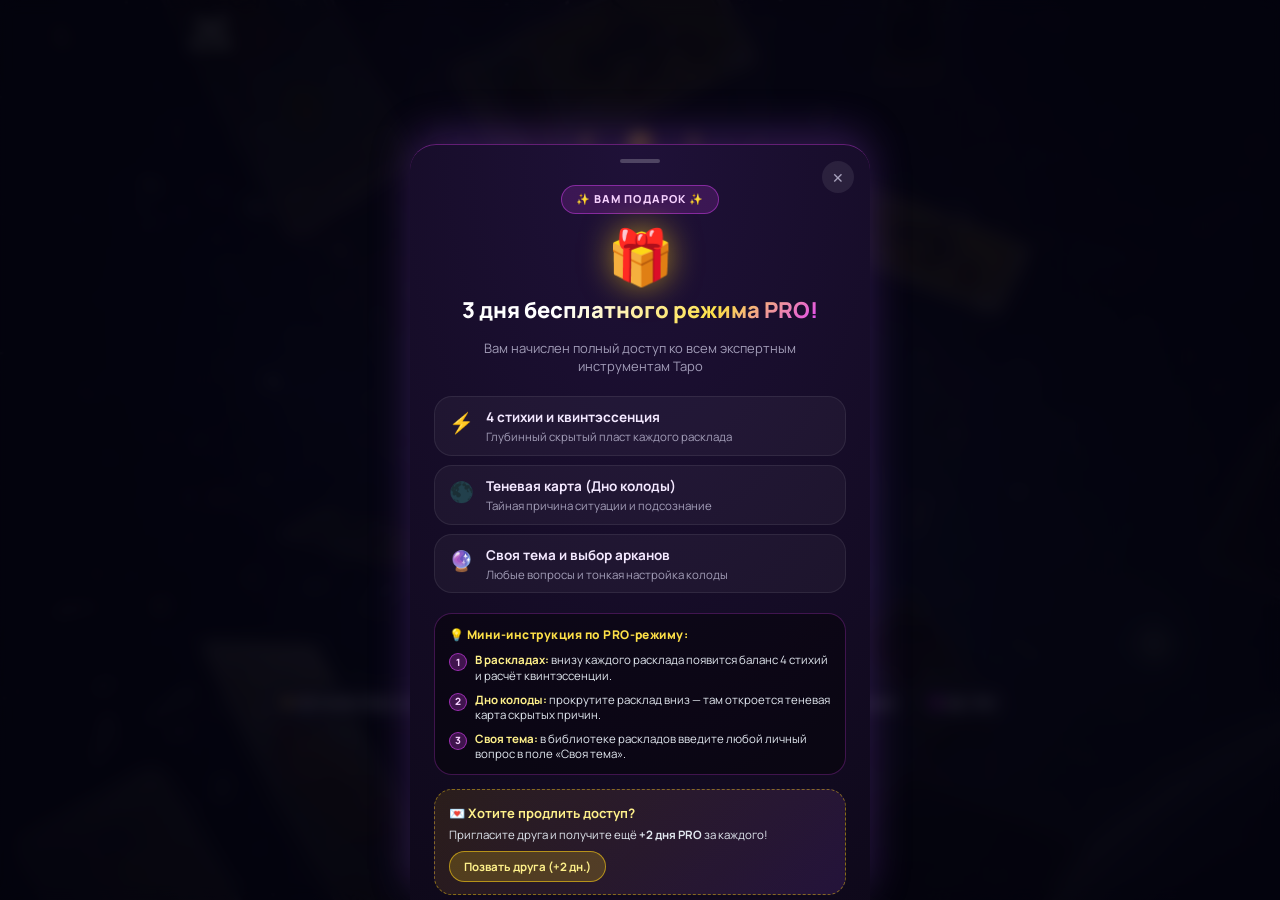
==== tarot-bot/webapp/index.html @ 946382e6 "fix(critical): resolve ES module syntax error, restore touch events, tg user profile and swipe prote" ====
<!DOCTYPE html>
<html lang="ru">
<head>
  <meta charset="UTF-8" />
  <meta name="viewport" content="width=device-width, initial-scale=1.0, maximum-scale=1.0, user-scalable=no, viewport-fit=cover" />
  <title>KLIM TAROT — Telegram Mini App</title>
  <meta name="theme-color" content="#070614" />

  <!-- Telegram WebApp SDK -->
  <script src="https://telegram.org/js/telegram-web-app.js"></script>

  <!-- Premium Typography: Cormorant Garamond (Celestial Serif) + Manrope (Modern UI Sans) -->
  <link rel="preconnect" href="https://fonts.googleapis.com" />
  <link rel="preconnect" href="https://fonts.gstatic.com" crossorigin />
  <link href="https://fonts.googleapis.com/css2?family=Cormorant+Garamond:ital,wght@0,500;0,600;0,700;1,500&family=Manrope:wght@400;500;600;700;800&display=swap" rel="stylesheet" />

  <link rel="stylesheet" href="./css/styles.css?v=47" />
  <!-- Preload Burst SFX & Key Tarot Cards for Instant Zero-Lag Transition -->
  <link rel="preload" href="./assets/transition-burst.mp3" as="fetch" crossorigin="anonymous" />
  <link rel="preload" href="./assets/cards/m17.webp" as="image" type="image/webp" />
  <link rel="preload" href="./assets/cards/m19.webp" as="image" type="image/webp" />
  <link rel="preload" href="./assets/cards/m10.webp" as="image" type="image/webp" />
  <link rel="preload" href="./assets/cards/m0.webp" as="image" type="image/webp" />
  <link rel="preload" href="./assets/cards/m1.webp" as="image" type="image/webp" />
  <link rel="preload" href="./assets/cards/m21.webp" as="image" type="image/webp" />
  <link rel="preload" href="./assets/cards/w01.webp" as="image" type="image/webp" />
</head>
<body>
  <!-- Animated Cosmic Starfield & Nebula Canvas -->
  <canvas id="cosmos-canvas" aria-hidden="true"></canvas>
  <div class="ambient-glow glow-gold" aria-hidden="true"></div>
  <div class="ambient-glow glow-magenta" aria-hidden="true"></div>
  <div class="ambient-glow glow-cyan" aria-hidden="true"></div>

  <!-- Main App Shell -->
  <div id="app-shell">

    <!-- ══════════════════════════════════════════════════════════
         VIEW 0: HERO / SPLASH SCREEN (FUSION OF STYLE A + STYLE B)
         Celestial Gold & Constellations (A) + Electric Neon Aura (B)
         ══════════════════════════════════════════════════════════ -->
    <section id="view-hero" class="view active" aria-label="Главный экран">
      <!-- Atmospheric Looping Welcome Animation on Entry -->
      <video class="hero-bg-video" autoplay loop muted playsinline preload="auto" poster="./assets/cards-space-poster.jpg" aria-hidden="true">
        <source src="./assets/cards-space-loop.mp4" type="video/mp4" />
      </video>
      <div class="hero-video-veil" aria-hidden="true"></div>
      <!-- Аккуратный авторский логотип в углу при заходе -->
      <div class="hero-brand-watermark" aria-hidden="true" title="KLIM">
        <img src="./assets/klim-logo.png" alt="KLIM" class="hero-brand-logo-img" />
      </div>
      <div class="hero-container">
        <!-- Style A: Celestial Moon Phases Header -->
        <div class="moon-phases" aria-hidden="true">
          <svg viewBox="0 0 260 28" class="moon-phases-svg">
            <defs>
              <linearGradient id="goldGrad" x1="0%" y1="0%" x2="100%" y2="100%">
                <stop offset="0%" stop-color="#fde68a"/>
                <stop offset="50%" stop-color="#eab308"/>
                <stop offset="100%" stop-color="#ca8a04"/>
              </linearGradient>
              <filter id="softGoldGlow">
                <feGaussianBlur stdDeviation="1.5" result="blur"/>
                <feMerge><feMergeNode in="blur"/><feMergeNode in="SourceGraphic"/></feMerge>
              </filter>
            </defs>
            <g filter="url(#softGoldGlow)" fill="url(#goldGrad)">
              <!-- Waning Crescent -->
              <path d="M46 6a8 8 0 1 0 0 16 6.2 6.2 0 1 1 0-16z" opacity="0.72"/>
              <!-- Last Quarter -->
              <path d="M84 5a9 9 0 1 0 0 18 4.2 9 0 0 1 0-18z" opacity="0.88"/>
              <!-- Full Moon (center) -->
              <circle cx="130" cy="14" r="10"/>
              <circle cx="130" cy="14" r="12.5" fill="none" stroke="url(#goldGrad)" stroke-width="0.7" opacity="0.5"/>
              <!-- First Quarter -->
              <path d="M176 5a9 9 0 1 1 0 18 4.2 9 0 0 0 0-18z" opacity="0.88"/>
              <!-- Waxing Crescent -->
              <path d="M214 6a8 8 0 1 1 0 16 6.2 6.2 0 1 0 0-16z" opacity="0.72"/>
              <!-- Decorative stars -->
              <circle cx="18" cy="14" r="1.3" opacity="0.55"/>
              <circle cx="242" cy="14" r="1.3" opacity="0.55"/>
              <line x1="25" y1="14" x2="34" y2="14" stroke="url(#goldGrad)" stroke-width="0.6" opacity="0.4"/>
              <line x1="226" y1="14" x2="235" y2="14" stroke="url(#goldGrad)" stroke-width="0.6" opacity="0.4"/>
            </g>
          </svg>
        </div>

        <!-- Style A + B Title Block -->
        <div class="hero-header">
          <div class="hero-eyebrow-row">
            <span class="hero-eyebrow">KLIM TAROT · 78 АРКАНОВ</span>
            <button type="button" class="btn-pro-pill hero-pro-pill" id="btn-hero-pro-toggle" title="Экспертный режим">
              <span class="pro-sparkle">⚡</span>
              <span class="pro-label" id="hero-pro-label">PRO РЕЖИМ</span>
              <span class="pro-days-chip hidden" id="hero-pro-days">0 дн.</span>
            </button>
          </div>
          <h1 class="hero-title">Гадание на Таро</h1>
          <p class="hero-subtitle" id="hero-dynamic-subtitle">Космическая интуиция в современном ритме</p>
        </div>

        <!-- Style B Refined Neon Energy Capsule (Top) -->
        <div class="energy-bar-wrap" aria-hidden="true">
          <div class="energy-bar">
            <div class="energy-bar-fill"></div>
          </div>
        </div>

        <!-- Style A + B Centerpiece: Fanned Authentic Rider-Waite Cards in Specular Gold Glow -->
        <div class="hero-fan-stage" id="hero-fan-stage">
          <div class="fan-aura"></div>

          <!-- Left Card: XVII Звезда (Надежда, вдохновение) -->
          <div class="hero-tarot-card card-left" data-hero-card="0">
            <div class="hero-card-inner hero-card-real">
              <img src="./assets/cards/m17.webp" alt="XVII Звезда" class="hero-card-img" loading="eager" />
              <div class="hero-card-sheen"></div>
              <span class="hero-card-badge">XVII · ЗВЕЗДА</span>
            </div>
          </div>

          <!-- Center Card: XIX Солнце (Ясность, триумф, свет) -->
          <div class="hero-tarot-card card-center" data-hero-card="1">
            <div class="hero-card-inner hero-card-real">
              <img src="./assets/cards/m19.webp" alt="XIX Солнце" class="hero-card-img" loading="eager" />
              <div class="hero-card-sheen"></div>
              <span class="hero-card-badge">XIX · СОЛНЦЕ</span>
            </div>
          </div>

          <!-- Right Card: X Колесо Фортуны (Судьба, перемены) -->
          <div class="hero-tarot-card card-right" data-hero-card="2">
            <div class="hero-card-inner hero-card-real">
              <img src="./assets/cards/m10.webp" alt="X Колесо Фортуны" class="hero-card-img" loading="eager" />
              <div class="hero-card-sheen"></div>
              <span class="hero-card-badge">X · ФОРТУНА</span>
            </div>
          </div>
        </div>

        <!-- Subtle Prompt -->
        <p class="hero-hint">Сосредоточьтесь на вопросе · выберите свой путь</p>

        <!-- Style A+B Signature CTA Button -->
        <div class="hero-actions">
          <button class="btn-fusion-primary" id="btn-enter-app">
            <span class="btn-fusion-text">Начать расклад</span>
            <svg class="btn-arrow" viewBox="0 0 24 24" fill="none" stroke="currentColor" stroke-width="2">
              <path d="M5 12h14M13 6l6 6-6 6" stroke-linecap="round" stroke-linejoin="round"/>
            </svg>
          </button>

          <!-- Quick Shortcuts right from Hero -->
          <div class="hero-quick-row">
            <button class="hero-chip" data-action="fortune">
              <span class="chip-dot dot-gold"></span>🎡 Колесо Фортуны
            </button>
            <button class="hero-chip" data-action="invite">
              <span class="chip-dot dot-magenta"></span>💌 Пригласи (+2 дн.)
            </button>
            <button class="hero-chip" data-action="card-of-day">
              <span class="chip-dot dot-gold"></span>Карта дня и ночи
            </button>
            <button class="hero-chip" data-action="spreads">
              <span class="chip-dot dot-cyan"></span>35 раскладов
            </button>
            <button class="hero-chip" data-action="oracle">
              <span class="chip-dot dot-magenta"></span>Да / Нет
            </button>
            <button class="hero-chip" data-action="compat">
              <span class="chip-dot dot-gold"></span>Совместимость
            </button>
            <button class="hero-chip" data-action="psych">
              <span class="chip-dot dot-cyan"></span>Психология
            </button>
            <button class="hero-chip" data-action="friend">
              <span class="chip-dot dot-magenta"></span>Для друга
            </button>
          </div>
        </div>
      </div>
    </section>

    <!-- ══════════════════════════════════════════════════════════
         MAIN APP CHROME (ULTRA-MODERN GLASS DESIGN FOR ALL OTHER VIEWS)
         ══════════════════════════════════════════════════════════ -->
    <div id="main-chrome" class="hidden">
      <!-- Main Background Video (all views except hero) -->
      <video class="main-bg-video" id="main-bg-video" autoplay loop muted playsinline preload="auto" aria-hidden="true">
        <source src="./assets/bg-main.mp4" type="video/mp4" />
      </video>
      <!-- Top Sticky Header -->
      <header class="top-bar">
        <div class="top-bar-left">
          <button class="icon-btn hidden" id="btn-back" aria-label="Назад">
            <svg viewBox="0 0 24 24" fill="none" stroke="currentColor" stroke-width="2">
              <path d="M15 18l-6-6 6-6" stroke-linecap="round" stroke-linejoin="round"/>
            </svg>
          </button>
          <div class="brand-pill" id="btn-to-hero" title="На заставку">
            <img src="./assets/klim-logo.png" class="brand-logo-img" alt="KLIM" />
            <span class="brand-name" id="topbar-title">TAROT</span>
          </div>
        </div>
        <!-- Жёлтый переключатель Экспертного режима и статус подписки по центру -->
        <div class="top-bar-center">
          <button class="btn-pro-pill" id="btn-pro-toggle" aria-label="Экспертный режим" title="Статус подписки PRO">
            <span class="pro-sparkle">⚡</span>
            <span class="pro-label" id="topbar-pro-label">PRO</span>
            <span class="pro-days-chip hidden" id="topbar-pro-days">0 дн.</span>
          </button>
        </div>
        <div class="top-bar-actions">
          <button class="icon-btn icon-btn-compact" id="btn-settings" aria-label="Настройки" title="Настройки">
            <svg viewBox="0 0 24 24" fill="none" stroke="currentColor" stroke-width="1.8">
              <circle cx="12" cy="12" r="3.2"/>
              <path d="M19.4 15a1.65 1.65 0 0 0 .33 1.82l.06.06a2 2 0 1 1-2.83 2.83l-.06-.06a1.65 1.65 0 0 0-1.82-.33 1.65 1.65 0 0 0-1 1.51V21a2 2 0 1 1-4 0v-.09a1.65 1.65 0 0 0-1-1.51 1.65 1.65 0 0 0-1.82.33l-.06.06a2 2 0 1 1-2.83-2.83l.06-.06a1.65 1.65 0 0 0 .33-1.82 1.65 1.65 0 0 0-1.51-1H3a2 2 0 1 1 0-4h.09a1.65 1.65 0 0 0 1.51-1 1.65 1.65 0 0 0-.33-1.82l-.06-.06a2 2 0 1 1 2.83-2.83l.06.06a1.65 1.65 0 0 0 1.82.33h.08a1.65 1.65 0 0 0 1-1.51V3a2 2 0 1 1 4 0v.09a1.65 1.65 0 0 0 1 1.51 1.65 1.65 0 0 0 1.82-.33l.06-.06a2 2 0 1 1 2.83 2.83l-.06.06a1.65 1.65 0 0 0-.33 1.82v.08a1.65 1.65 0 0 0 1.51 1H21a2 2 0 1 1 0 4h-.09a1.65 1.65 0 0 0-1.51 1z" stroke-linejoin="round"/>
            </svg>
          </button>
          <button class="icon-btn icon-btn-compact icon-btn-close" id="btn-app-close" aria-label="Закрыть" title="Закрыть приложение">
            <svg viewBox="0 0 24 24" fill="none" stroke="currentColor" stroke-width="2">
              <line x1="18" y1="6" x2="6" y2="18" stroke-linecap="round"/>
              <line x1="6" y1="6" x2="18" y2="18" stroke-linecap="round"/>
            </svg>
          </button>
        </div>
      </header>

            <!-- Кнопка быстрого выхода в главное меню («✕» под настройками) -->
      <button class="btn-exit-to-home hidden" id="btn-exit-to-home" aria-label="В главное меню" title="В главное меню">
        <svg viewBox="0 0 24 24" fill="none" stroke="currentColor" stroke-width="2.4">
          <line x1="18" y1="6" x2="6" y2="18" stroke-linecap="round"/>
          <line x1="6" y1="6" x2="18" y2="18" stroke-linecap="round"/>
        </svg>
      </button>

      <!-- Scrollable Viewport -->
      <main id="views-container">

        <!-- ── VIEW 1: MODERN HOME BENTO DASHBOARD ── -->
        <section id="view-home" class="subview">
          <!-- Brand Atmospheric Banner (Animated Video replacing static image) -->
          <div class="modern-hero-banner" id="banner-daily-card">
            <video class="banner-bg-img" autoplay loop muted playsinline preload="auto" poster="./assets/cards-space-poster.jpg" aria-hidden="true">
              <source src="./assets/cards-space-loop.mp4" type="video/mp4" />
            </video>
            <div class="banner-overlay"></div>
            <div class="banner-content">
              <div class="banner-badge" id="daily-status-badge">🌗 КАРТА ДНЯ И НОЧИ</div>
              <h2 class="banner-title" id="daily-banner-title">Карта дня и ночи</h2>
              <p class="banner-desc" id="daily-banner-desc">Днём — послание дня, ночью — карта этой ночи (по вашему времени)</p>
              <div class="banner-bottom-row">
                <div class="banner-cta">
                  <span id="daily-banner-cta">Открыть карту дня</span>
                  <svg viewBox="0 0 24 24" fill="none" stroke="currentColor" stroke-width="2"><path d="M5 12h14M13 6l6 6-6 6" stroke-linecap="round" stroke-linejoin="round"/></svg>
                </div>
                <div class="daily-timer-pill hidden" id="daily-timer-pill"></div>
              </div>
            </div>
          </div>

          <!-- Modern Bento Grid -->
          <div class="section-head">
            <h3>Быстрый доступ</h3>
          </div>
          <div class="bento-grid">
            <button class="bento-card bento-accent-cyan bento-has-video" data-nav="oracle">
              <video class="bento-video-bg" autoplay loop muted playsinline preload="auto" aria-hidden="true">
                <source src="./assets/bg-oracle.mp4" type="video/mp4" />
              </video>
              <div class="bento-video-overlay"></div>
              <div class="bento-icon icon-cyan">
                <svg viewBox="0 0 24 24" fill="none" stroke="currentColor" stroke-width="1.8">
                  <path d="M12 3v18M4 9l8-6 8 6M6 15l6 6 6-6" stroke-linecap="round" stroke-linejoin="round"/>
                </svg>
              </div>
              <div class="bento-meta">
                <span class="bento-title">Да или Нет</span>
                <span class="bento-sub">Мгновенный оракул</span>
              </div>
            </button>

            <button class="bento-card bento-accent-magenta bento-has-video" data-nav="friend">
              <video class="bento-video-bg" autoplay loop muted playsinline preload="auto" aria-hidden="true">
                <source src="./assets/bg-friend.mp4" type="video/mp4" />
              </video>
              <div class="bento-video-overlay"></div>
              <div class="bento-icon icon-magenta">
                <svg viewBox="0 0 24 24" fill="none" stroke="currentColor" stroke-width="1.8">
                  <path d="M20 12v8a2 2 0 0 1-2 2H6a2 2 0 0 1-2-2v-8M2 7h20v5H2zM12 22V7M12 7H7.5a2.5 2.5 0 1 1 0-5C11 2 12 7 12 7zM12 7h4.5a2.5 2.5 0 1 0 0-5C13 2 12 7 12 7z" stroke-linecap="round" stroke-linejoin="round"/>
                </svg>
              </div>
              <div class="bento-meta">
                <span class="bento-title">Для друга</span>
                <span class="bento-sub">Расклад в подарок</span>
              </div>
            </button>

            <button class="bento-card bento-wide bento-accent-gold" data-nav="spreads">
              <div class="bento-wide-left">
                <div class="bento-icon icon-gold">
                  <svg viewBox="0 0 24 24" fill="none" stroke="currentColor" stroke-width="1.8">
                    <rect x="4" y="4" width="11" height="16" rx="2"/>
                    <path d="M15 7h3a2 2 0 0 1 2 2v11a2 2 0 0 1-2 2H9a2 2 0 0 1-2-2v-1"/>
                  </svg>
                </div>
                <div class="bento-meta">
                  <span class="bento-title">Тематические расклады</span>
                  <span class="bento-sub">35 раскладов · Своя тема, любовь, деньги</span>
                </div>
              </div>
              <svg class="chevron-icon" viewBox="0 0 24 24" fill="none" stroke="currentColor" stroke-width="2"><path d="M9 6l6 6-6 6" stroke-linecap="round" stroke-linejoin="round"/></svg>
            </button>

            <button class="bento-card bento-accent-rose bento-has-video" data-nav="compat">
              <video class="bento-video-bg" autoplay loop muted playsinline preload="auto" aria-hidden="true">
                <source src="./assets/bg-compat.mp4" type="video/mp4" />
              </video>
              <div class="bento-video-overlay"></div>
              <div class="bento-icon icon-rose">
                <svg viewBox="0 0 24 24" fill="none" stroke="currentColor" stroke-width="1.8">
                  <path d="M12 21s-6.5-4.35-9-8.5C1.2 9.5 2.5 5.5 6 4.7c2-.5 4 .5 6 2.6 2-2.1 4-3.1 6-2.6 3.5.8 4.8 4.8 3 7.8-2.5 4.15-9 8.5-9 8.5z" stroke-linejoin="round"/>
                </svg>
              </div>
              <div class="bento-meta">
                <span class="bento-title">Совместимость</span>
                <span class="bento-sub">По знакам зодиака</span>
              </div>
            </button>

            <button class="bento-card bento-accent-psych bento-has-video" data-nav="psychology">
              <video class="bento-video-bg" autoplay loop muted playsinline preload="auto" aria-hidden="true">
                <source src="./assets/bg-psych.mp4" type="video/mp4" />
              </video>
              <div class="bento-video-overlay"></div>
              <div class="bento-icon icon-psych">
                <svg viewBox="0 0 24 24" fill="none" stroke="currentColor" stroke-width="1.8">
                  <path d="M12 3c-3.2 0-5.8 2.4-6 5.5-.1 1.6.5 3.1 1.5 4.2.9 1 1.5 2.2 1.5 3.6V17h6v-.7c0-1.4.6-2.6 1.5-3.6 1-1.1 1.6-2.6 1.5-4.2-.2-3.1-2.8-5.5-6-5.5z" stroke-linejoin="round"/>
                  <path d="M9.5 20h5M10 17v1.5M14 17v1.5" stroke-linecap="round"/>
                </svg>
              </div>
              <div class="bento-meta">
                <span class="bento-title">Психология</span>
                <span class="bento-sub">Антистресс и гид</span>
              </div>
            </button>

            <button class="bento-card bento-wide bento-accent-gold" data-nav="plans" style="border-color: rgba(250, 204, 21, 0.45); background: linear-gradient(135deg, rgba(250, 204, 21, 0.12), rgba(24, 21, 50, 0.88));">
              <div class="bento-wide-left">
                <div class="bento-icon icon-gold">
                  <span style="font-size:20px;">💎</span>
                </div>
                <div class="bento-meta">
                  <span class="bento-title" style="color: #fef08a;">Тарифы подписки</span>
                  <span class="bento-sub">От 199 ₽ · 10 дней, месяц, полгода, год</span>
                </div>
              </div>
              <svg class="chevron-icon" viewBox="0 0 24 24" fill="none" stroke="currentColor" stroke-width="2"><path d="M9 6l6 6-6 6" stroke-linecap="round" stroke-linejoin="round"/></svg>
            </button>

            <!-- 🎡 Bento Card: Колесо Фортуны -->
            <button class="bento-card bento-wide bento-accent-gold" data-nav="fortune" style="border-color: rgba(250, 204, 21, 0.5); background: radial-gradient(circle at top left, rgba(250, 204, 21, 0.18), rgba(24, 21, 50, 0.95));">
              <div class="bento-wide-left">
                <div class="bento-icon icon-gold">
                  <span style="font-size:22px;">🎡</span>
                </div>
                <div class="bento-meta">
                  <span class="bento-title" style="color: #fef08a;">Колесо Фортуны (X Аркан)</span>
                  <span class="bento-sub">Крутите раз в сутки · Осколки судьбы, скидки и PRO</span>
                </div>
              </div>
              <span class="bento-badge-free" style="background: rgba(250, 204, 21, 0.2); border: 1px solid rgba(250, 204, 21, 0.5); color: #fef08a; padding: 4px 10px; border-radius: 999px; font-size: 11px; font-weight: 800;">1 раз / сутки</span>
            </button>

            <!-- 💌 Bento Card: Пригласить друзей -->
            <button class="bento-card bento-wide bento-accent-magenta" data-nav="invite" style="border-color: rgba(224, 64, 251, 0.4); background: radial-gradient(circle at top left, rgba(224, 64, 251, 0.16), rgba(24, 21, 50, 0.95));">
              <div class="bento-wide-left">
                <div class="bento-icon icon-magenta">
                  <span style="font-size:22px;">💌</span>
                </div>
                <div class="bento-meta">
                  <span class="bento-title" style="color: #f5d0fe;">Пригласить друзей (+2 дня PRO)</span>
                  <span class="bento-sub">Личный счётчик, бонусы и Турнирный Лидерборд</span>
                </div>
              </div>
              <svg class="chevron-icon" viewBox="0 0 24 24" fill="none" stroke="currentColor" stroke-width="2"><path d="M9 6l6 6-6 6" stroke-linecap="round" stroke-linejoin="round"/></svg>
            </button>
          </div>

          <!-- Popular Spreads Horizontal Shelf -->
          <div class="section-head">
            <h3>Популярные расклады</h3>
            <button class="link-btn" data-nav="spreads">Все 35</button>
          </div>
          <div class="featured-spreads-row" id="featured-spreads-row"></div>
        </section>

        <!-- ── VIEW 2: ALL & THEMED SPREADS (ВЫБОР ГАДАНИЯ) ── -->
        <section id="view-spreads" class="subview spreads-has-video">
          <!-- Seamless Astrological Map Video Loop -->
          <video class="spreads-bg-video" autoplay loop muted playsinline preload="auto" aria-hidden="true">
            <source src="./assets/astrological-map.mp4" type="video/mp4" />
          </video>
          <div class="spreads-video-veil" aria-hidden="true"></div>

          <div class="view-intro">
            <h2>Библиотека раскладов</h2>
            <p>35 раскладов от самых популярных к глубоким — или задайте свою тему</p>
          </div>

          <!-- Custom Topic Spread Builder (PRO Feature) -->
          <div class="custom-topic-card" id="custom-topic-card">
            <div class="custom-topic-head">
              <span class="custom-topic-badge" id="custom-topic-badge">⚡ PRO · СВОЯ ТЕМА</span>
              <span class="custom-topic-hint">Расклад под любой ваш запрос</span>
            </div>
            <input
              type="text"
              id="custom-topic-input"
              class="glass-input"
              placeholder="Например: переезд, повышение, примирение..."
              maxlength="120"
            />
            <div class="topic-quick-chips" id="topic-quick-chips">
              <button type="button" class="topic-chip" data-topic="Отношения и чувства">Любовь</button>
              <button type="button" class="topic-chip" data-topic="Деньги и доход в этом месяце">Деньги</button>
              <button type="button" class="topic-chip" data-topic="Стоит ли менять работу">Смена работы</button>
              <button type="button" class="topic-chip" data-topic="Переезд и перемены">Переезд</button>
              <button type="button" class="topic-chip" data-topic="Сбудется ли моё желание">Желание</button>
              <button type="button" class="topic-chip" data-topic="Восстановление сил и спокойствие">Энергия</button>
            </div>
            <div class="topic-bottom-row">
              <div class="topic-count-pills" id="topic-count-pills">
                <button type="button" class="topic-cnt-btn active" data-cnt="3">3 карты</button>
                <button type="button" class="topic-cnt-btn" data-cnt="5">5 карт</button>
                <button type="button" class="topic-cnt-btn" data-cnt="7">7 карт</button>
              </div>
              <button type="button" class="topic-launch-btn" id="btn-launch-custom-topic">Разложить ✦</button>
            </div>
          </div>

          <div class="pill-tabs" id="spread-category-tabs"></div>
          <div class="spreads-list" id="spreads-list"></div>
        </section>

        <!-- ── VIEW 3: INTERACTIVE DRAW TABLE ── -->
        <section id="view-draw" class="subview">
          <div class="draw-header">
            <div class="draw-badge" id="draw-mode-badge">РАСКЛАД</div>
            <h2 id="draw-spread-title">Три карты</h2>
            <p id="draw-spread-intro"></p>
          </div>

          <!-- PRO Deck Tuning Selector (visible when PRO is active) -->
          <div class="pro-draw-tuner hidden" id="pro-draw-tuner">
            <div class="pro-tuner-header">
              <span class="pro-tuner-badge">⚡ PRO ТОНКАЯ НАСТРОЙКА</span>
              <span class="pro-tuner-sub">Только для экспертов</span>
            </div>
            <div class="pro-tuner-grid">
              <div class="pro-tuner-group">
                <span class="pro-tuner-lbl">Колода:</span>
                <div class="pro-tuner-chips" id="pro-deck-chips">
                  <button type="button" class="pro-chip active" data-deck="all">78 карт</button>
                  <button type="button" class="pro-chip" data-deck="major">22 СА</button>
                  <button type="button" class="pro-chip" data-deck="minor">56 МА</button>
                </div>
              </div>
              <div class="pro-tuner-group">
                <span class="pro-tuner-lbl">Тень / Перевёрнутые:</span>
                <div class="pro-tuner-chips" id="pro-rev-chips">
                  <button type="button" class="pro-chip active" data-rev="0.5">50%</button>
                  <button type="button" class="pro-chip" data-rev="0.25">25%</button>
                  <button type="button" class="pro-chip" data-rev="0">Выкл</button>
                </div>
              </div>
            </div>
          </div>

          <!-- Optional Question Input -->
          <div class="glass-input-wrap" id="draw-question-box">
            <input type="text" id="draw-question-input" class="glass-input" placeholder="Сформулируйте вопрос (необязательно)..." maxlength="140" />
          </div>

          <!-- Progress & Drawn Slots -->
          <div class="draw-progress-bar">
            <span id="draw-progress-text">Выберите 3 карты из колоды</span>
            <button class="chip-auto-btn" id="btn-auto-draw">Вытянуть случайно ✨</button>
          </div>

          <div class="drawn-slots" id="drawn-slots"></div>

          <!-- Interactive Deck Fan -->
          <div class="deck-picker-area" id="deck-picker-area">
            <div class="deck-strip" id="deck-strip"></div>
            <div class="deck-hint">Нажимайте на карты, которые притягивают взгляд</div>
          </div>
        </section>

        <!-- ── VIEW 4: READING RESULT & SYNTHESIS ── -->
        <section id="view-result" class="subview">
          <div class="result-hero" id="result-hero"></div>

          <!-- Drawn Cards Visual Strip (3D Flipped Cards) -->
          <div class="revealed-cards-grid" id="revealed-cards-grid"></div>

          <!-- Synthesis Card: Bottom-Line Up Front for instant clarity -->
          <div class="synthesis-card" id="synthesis-card"></div>

          <!-- Detailed Human-Language Breakdown (Collapsible Accordions) -->
          <div class="section-head">
            <h3>Разбор по картам</h3>
            <span class="section-sub">Нажмите на карту, чтобы открыть подробности</span>
          </div>
          <div class="interpretations-list" id="interpretations-list"></div>

          <!-- Pro Analysis Deep Matrix (Rendered only when PRO is active) -->
          <div class="pro-analysis-container hidden" id="pro-analysis-container">
            <!-- 1. Баланс 4 стихий и достоинства -->
            <div class="pro-card pro-card-elements">
              <div class="pro-card-header">
                <span class="pro-card-tag">⚡ СТИХИЙНЫЙ БАЛАНС</span>
                <span class="pro-card-title">Стихийные достоинства (Золотая Заря)</span>
              </div>
              <div class="pro-elements-bar" id="pro-elements-bar"></div>
              <div class="pro-elements-diagnosis" id="pro-elements-diagnosis"></div>
            </div>

            <!-- 2. Дно колоды (Тень расклада) -->
            <div class="pro-card pro-card-shadow" id="pro-card-shadow">
              <div class="pro-card-header">
                <span class="pro-card-tag">🌑 ДНО КОЛОДЫ</span>
                <span class="pro-card-title">Теневой фундамент расклада</span>
              </div>
              <div class="pro-shadow-content" id="pro-shadow-content"></div>
            </div>

            <!-- 3. Квинтэссенция (Числовой аркан сессии) -->
            <div class="pro-card pro-card-quint" id="pro-card-quint">
              <div class="pro-card-header">
                <span class="pro-card-tag">🔢 КВИНТЭССЕНЦИЯ</span>
                <span class="pro-card-title">Нумерологический совет расклада</span>
              </div>
              <div class="pro-quint-content" id="pro-quint-content"></div>
            </div>

            <!-- 4. Карточка кверента & Экспорт отчёта для клиента -->
            <div class="pro-card pro-card-client">
              <div class="pro-card-header">
                <span class="pro-card-tag">📋 ПРОТОКОЛ СЕССИИ</span>
                <span class="pro-card-title">Заметки таролога и экспорт</span>
              </div>
              <textarea class="pro-notes-input" id="pro-client-notes" placeholder="Личные заметки мастера по раскладу (не видны клиенту)..." rows="2"></textarea>
              <button class="btn-pro-export" id="btn-pro-export-client">
                <span>✦ Скопировать экспертный отчёт для клиента</span>
              </button>
            </div>
          </div>

          <!-- Result Actions -->
          <div class="result-actions">
            <button class="btn-fusion-primary" id="btn-share-reading">
              <span class="btn-fusion-text" id="btn-share-label">Поделиться раскладом</span>
            </button>
            <div class="result-secondary-row">
              <button class="btn-glass-secondary" id="btn-send-to-bot">Отправить в чат бота</button>
              <button class="btn-glass-secondary" data-nav="spreads">Другой расклад</button>
            </div>
          </div>
        </section>

        <!-- ── VIEW 5: YES / NO ORACLE ── -->
        <section id="view-oracle" class="subview">
          <div class="view-intro center">
            <div class="draw-badge">ОРАКУЛ</div>
            <h2>Да или Нет</h2>
            <p>Задайте чёткий вопрос и нажмите на карту, чтобы получить прямой ответ</p>
          </div>

          <div class="glass-input-wrap">
            <input type="text" id="oracle-question-input" class="glass-input" placeholder="Например: Стоит ли мне согласиться?" maxlength="140" />
          </div>

          <div class="oracle-stage" id="oracle-stage">
            <div class="oracle-card-3d" id="oracle-card-3d">
              <div class="oracle-face oracle-back">
                <div class="oracle-orb"></div>
                <span>Нажмите, чтобы открыть ответ</span>
              </div>
              <div class="oracle-face oracle-front" id="oracle-front"></div>
            </div>
          </div>

          <div class="oracle-verdict-panel hidden" id="oracle-verdict-panel"></div>
        </section>

        <!-- ── VIEW 6: READING FOR A FRIEND ── -->
        <section id="view-friend" class="subview">
          <div class="view-intro">
            <div class="draw-badge badge-magenta">ПОДАРОК</div>
            <h2>Гадаю для друга</h2>
            <p>Сделайте персональный расклад для близкого человека и перешлите ему готовый результат</p>
          </div>

          <div class="glass-panel">
            <label class="field-label" for="friend-name-input">Имя человека</label>
            <input type="text" id="friend-name-input" class="glass-input" placeholder="Например: Анна" maxlength="50" />

            <label class="field-label" style="margin-top:16px;">Выберите расклад для подарка</label>
            <div class="spreads-list compact" id="friend-spreads-list"></div>
          </div>
        </section>

        <!-- ── VIEW 7: 78-CARD DICTIONARY ── -->
        <section id="view-dictionary" class="subview">
          <div class="view-intro">
            <h2>Словарь арканов</h2>
            <p>Все 78 карт Таро с историями, значениями и советами</p>
          </div>

          <div class="glass-input-wrap search-wrap">
            <svg class="search-icon" viewBox="0 0 24 24" fill="none" stroke="currentColor" stroke-width="2">
              <circle cx="11" cy="11" r="7"/><path d="M20 20l-3.5-3.5" stroke-linecap="round"/>
            </svg>
            <input type="search" id="dict-search-input" class="glass-input with-icon" placeholder="Поиск карты (например: Солнце, Туз)..." />
          </div>

          <div class="pill-tabs" id="dict-suit-tabs"></div>
          <div class="dict-grid" id="dict-grid"></div>
        </section>

        <!-- ── VIEW 8: HISTORY ── -->
        <section id="view-history" class="subview">
          <div class="view-intro row-between">
            <div>
              <h2>История гаданий</h2>
              <p>Ваши сохранённые расклады</p>
            </div>
            <button class="chip-danger-btn hidden" id="btn-clear-history">Очистить</button>
          </div>
          <div class="history-list" id="history-list"></div>
        </section>

        <!-- ── VIEW 9: PSYCHOLOGY & TAROT GUIDE ── -->
        <section id="view-psychology" class="subview">
          <div class="view-intro">
            <h2>Психология и Таро</h2>
            <p>Простые практики от стресса, ясные решения и понимание карт без лишней мистики</p>
          </div>

          <!-- Compact Interactive Anti-Stress Breathing Card -->
          <div class="psych-breath-card" id="breath-widget">
            <div class="breath-left">
              <div class="breath-ring" id="breath-ring">
                <span id="breath-counter">4–4–4</span>
              </div>
              <div class="breath-meta">
                <div class="breath-title" id="breath-phase-title">Пауза от стресса · 1 мин</div>
                <div class="breath-sub" id="breath-phase-sub">Спокойное дыхание перед раскладом или после смены</div>
              </div>
            </div>
            <button class="breath-toggle-btn" id="btn-breath-toggle">Начать</button>
          </div>

          <div class="pill-tabs" id="psych-cat-tabs"></div>
          <div class="psych-guides-list" id="psych-guides-list"></div>
        </section>

        <!-- ── VIEW 10: ZODIAC COMPATIBILITY ── -->
        <section id="view-compat" class="subview">
          <div class="view-intro">
            <h2>Совместимость знаков</h2>
            <p>Выберите свой знак и знак партнёра — сравним стихии, % союза и карту-талисман</p>
          </div>

          <div class="compat-picker-block">
            <div class="compat-picker-head">
              <span class="field-label" style="margin:0;">Ваш знак зодиака</span>
              <span class="compat-selected-tag" id="compat-label-a">♈ Овен</span>
            </div>
            <div class="zodiac-grid" id="zodiac-grid-a"></div>
          </div>

          <div class="compat-picker-block">
            <div class="compat-picker-head">
              <span class="field-label" style="margin:0;">Знак партнёра</span>
              <span class="compat-selected-tag" id="compat-label-b">♌ Лев</span>
            </div>
            <div class="zodiac-grid" id="zodiac-grid-b"></div>
          </div>

          <button class="btn-fusion-primary" id="btn-calc-compat" style="width:100%;margin:4px 0 18px;">
            <span>Узнать совместимость</span>
            <svg class="btn-arrow" viewBox="0 0 24 24" fill="none" stroke="currentColor" stroke-width="2">
              <path d="M5 12h14M13 6l6 6-6 6" stroke-linecap="round" stroke-linejoin="round"/>
            </svg>
          </button>

          <div id="compat-result-card" class="compat-result-card hidden"></div>
        </section>

        <!-- ── VIEW 8: SUBSCRIPTION PLANS (ЮKASSA & SCREENSHOTS) ── -->
        <section id="view-plans" class="subview">
          <div class="plans-hero-block">
            <span class="plans-badge">💎 KLIM TAROT PREMIUM</span>
            <h2 class="plans-title">Тарифы подписки</h2>
            <p class="plans-subtitle">Полный доступ ко всей колоде, 35 раскладам, Оракулу и PRO-режиму</p>
          </div>

          <div class="plans-grid">
            <!-- Тариф 1: 10 дней -->
            <div class="plan-card">
              <div class="plan-card-header">
                <span class="plan-name">Пробный</span>
                <span class="plan-tag">10 дней</span>
              </div>
              <div class="plan-price">99 <span class="plan-currency">₽</span></div>
              <p class="plan-desc">Полный 100% доступ ко всем возможностям PRO на 10 дней.</p>
              <ul class="plan-features">
                <li>✓ Все 35 раскладов и своя тема</li>
                <li>✓ 4 стихии, дно колоды и квинтэссенция</li>
                <li>✓ Неограниченные гадания и Оракул</li>
              </ul>
              <button class="btn-plan-select" data-plan="trial">Оформить подписку ✦</button>
            </div>

            <!-- Тариф 2: 1 месяц -->
            <div class="plan-card plan-card-featured">
              <div class="plan-popular-ribbon">ХИТ ПРОДАЖ</div>
              <div class="plan-card-header">
                <span class="plan-name">Стандарт</span>
                <span class="plan-tag">30 дней</span>
              </div>
              <div class="plan-price">290 <span class="plan-currency">₽</span></div>
              <p class="plan-desc">Полный 100% доступ ко всем возможностям PRO на 1 месяц.</p>
              <ul class="plan-features">
                <li>✓ Все 35 раскладов и своя тема</li>
                <li>✓ 4 стихии, дно колоды и квинтэссенция</li>
                <li>✓ Неограниченные гадания и Оракул</li>
              </ul>
              <button class="btn-plan-select btn-plan-featured" data-plan="month">Оформить подписку ✦</button>
            </div>

            <!-- Тариф 3: 6 месяцев -->
            <div class="plan-card">
              <div class="plan-card-header">
                <span class="plan-name">Мастер</span>
                <span class="plan-tag">6 месяцев</span>
              </div>
              <div class="plan-price">1 390 <span class="plan-currency">₽</span></div>
              <p class="plan-desc">Полный 100% доступ ко всем возможностям PRO на полгода.</p>
              <ul class="plan-features">
                <li>✓ Все 35 раскладов и своя тема</li>
                <li>✓ 4 стихии, дно колоды и квинтэссенция</li>
                <li>✓ Неограниченные гадания и Оракул</li>
              </ul>
              <button class="btn-plan-select" data-plan="half_year">Оформить подписку ✦</button>
            </div>

            <!-- Тариф 4: 1 год -->
            <div class="plan-card">
              <div class="plan-card-header">
                <span class="plan-name">Премиум VIP</span>
                <span class="plan-tag">1 год</span>
              </div>
              <div class="plan-price">2 490 <span class="plan-currency">₽</span></div>
              <p class="plan-desc">Полный 100% доступ ко всем возможностям PRO на целый год.</p>
              <ul class="plan-features">
                <li>✓ Все 35 раскладов и своя тема</li>
                <li>✓ 4 стихии, дно колоды и квинтэссенция</li>
                <li>✓ Неограниченные гадания и Оракул</li>
              </ul>
              <button class="btn-plan-select" data-plan="year">Оформить подписку ✦</button>
            </div>
          </div>

          <div class="plans-footer-note">
            <span>🔒 Безопасная оплата через ЮKassa · Банковские карты МИР / Visa / Mastercard · СБП</span>
          </div>
        </section>

        <!-- ── VIEW 11: 🎡 КОЛЕСО ФОРТУНЫ (X АРКАН) ── -->
        <section id="view-fortune" class="subview">
          <div class="view-intro">
            <h2>🎡 Колесо Фортуны</h2>
            <p>X Аркан Судьбы · Вращайте колесо каждые 5 часов, собирайте Осколки Судьбы и получайте редкие награды!</p>
          </div>

          <!-- Осколки Судьбы (Фрагменты) -->
          <div class="shards-card">
            <div class="shards-head">
              <span class="shards-pill">🔮 ОСКОЛКИ СУДЬБЫ</span>
              <span class="shards-count-badge"><span id="shards-num">0</span> / 5</span>
            </div>
            <div class="shards-desc">
              Соберите <strong>5 осколков</strong> в Колесе Фортуны и мгновенно обменяйте их на <strong>+2 дня режима PRO</strong>!
            </div>
            <div class="shards-slots" id="shards-slots">
              <div class="shard-slot" data-index="1">✦</div>
              <div class="shard-slot" data-index="2">✦</div>
              <div class="shard-slot" data-index="3">✦</div>
              <div class="shard-slot" data-index="4">✦</div>
              <div class="shard-slot" data-index="5">✦</div>
            </div>
            <button type="button" class="btn-forge-shards disabled" id="btn-forge-shards">✨ Обменять 5 осколков на +2 дня PRO</button>
          </div>

          <!-- Стейдж Колеса Фортуны -->
          <div class="fortune-stage">
            <div class="wheel-outer-aura"></div>
            <div class="wheel-container">
              <div class="wheel-pointer">▼</div>
              <div class="wheel-canvas-wrap">
                <canvas id="wheel-canvas" width="340" height="340"></canvas>
              </div>
              <div class="wheel-center-gem">
                <span>X</span>
              </div>
            </div>

            <button type="button" class="btn-spin-wheel" id="btn-spin-wheel">
              <span class="spin-text">✨ Вращать Колесо Судьбы</span>
            </button>
            <div id="wheel-cooldown-wrap" class="wheel-cooldown-wrap hidden">
              <span>⏳ Следующее вращение через:</span>
              <strong id="wheel-cooldown-timer">05:00:00</strong>
            </div>
          </div>

          <!-- Призовой фонд Колеса -->
          <div class="fortune-legend-card">
            <h4>Призы на Колесе Фортуны:</h4>
            <div class="legend-items-grid">
              <div class="legend-item"><span class="legend-icon">🔮</span> <span>+1 или +2 Осколка Судьбы</span></div>
              <div class="legend-item"><span class="legend-icon">💎</span> <span>Супер-джекпот: +3 Осколка</span></div>
              <div class="legend-item"><span class="legend-icon">🏷️</span> <span>Скидка 25% на подписку</span></div>
              <div class="legend-item"><span class="legend-icon">🍀</span> <span>Талисман Удачи на день</span></div>
              <div class="legend-item"><span class="legend-icon">🌑</span> <span>Теневая карта (Дно колоды)</span></div>
              <div class="legend-item"><span class="legend-icon">🌊</span> <span>4 стихии & Квинтэссенция</span></div>
              <div class="legend-item"><span class="legend-icon">🌟</span> <span>Мудрость Старших Арканов</span></div>
              <div class="legend-item"><span class="legend-icon">✨</span> <span>5 осколков = +2 дня PRO!</span></div>
            </div>
          </div>
        </section>

        <!-- ── VIEW 12: 💌 ПРИГЛАСИ ДРУЗЕЙ & ЛИДЕРБОРД ── -->
        <section id="view-invite" class="subview">
          <div class="view-intro">
            <h2>💌 Приглашай друзей</h2>
            <p>Дарите близким 3 дня PRO в подарок и получайте по +2 дня к своей подписке за каждого!</p>
          </div>

          <!-- Карточка личной статистики -->
          <div class="invite-stats-grid">
            <div class="invite-stat-card">
              <span class="invite-stat-num" id="stat-user-referrals">0</span>
              <span class="invite-stat-lbl">Приглашено друзей</span>
            </div>
            <div class="invite-stat-card">
              <span class="invite-stat-num" id="stat-user-bonus-days">+0</span>
              <span class="invite-stat-lbl">Бонусных дней PRO</span>
            </div>
            <div class="invite-stat-card">
              <span class="invite-stat-num" id="stat-user-pro-days">0 дн.</span>
              <span class="invite-stat-lbl">Всего дней PRO</span>
            </div>
          </div>

          <!-- Реферальная ссылка и шаринг -->
          <div class="invite-link-card">
            <div class="invite-link-title">Ваша ссылка амбассадора:</div>
            <div class="invite-input-row">
              <input type="text" id="input-referral-link" class="invite-link-input" readonly value="https://t.me/MysticalTarotKlimBot?start=ref" />
              <button type="button" class="btn-copy-link" id="btn-copy-link" title="Скопировать">📋 Скопировать</button>
            </div>
            <button type="button" class="btn-share-telegram" id="btn-share-telegram">
              <span>📤 Отправить другу в Telegram</span>
            </button>
            <p class="invite-link-hint">За каждого друга, который запустит бота, вам мгновенно начисляется +2 дня PRO. Количество не ограничено!</p>
          </div>

          <!-- Турнирный Лидерборд (Рейтинг амбассадоров) -->
          <div class="leaderboard-section">
            <div class="section-head">
              <h3>🏆 Топ амбассадоров KLIM TAROT</h3>
            </div>
            <div class="leaderboard-list" id="leaderboard-list">
              <!-- Dynamically rendered or preloaded -->
            </div>
          </div>
        </section>

        <!-- ── VIEW 13: 👤 МОЙ ПРОФИЛЬ, ЗВАНИЯ И СВЯЗЬ С СОЗДАТЕЛЕМ ── -->
        <section id="view-profile" class="subview">
          <!-- Верхняя карточка профиля: аватар, имя, статус и VIP-блок справа -->
          <div class="profile-hero-card" id="profile-hero-card">
            <div class="profile-hero-glow"></div>
            <div class="profile-hero-left">
              <div class="profile-avatar-wrapper">
                <div class="profile-avatar-aura"></div>
                <img id="profile-avatar-img" class="profile-avatar-img hidden" alt="Аватарка" />
                <div id="profile-avatar-fallback" class="profile-avatar-fallback">🔮</div>
                <span class="profile-avatar-badge" id="profile-avatar-badge">⚡</span>
              </div>
              <div class="profile-user-info">
                <div class="profile-name-row">
                  <h2 class="profile-user-name" id="profile-user-name">Путник</h2>
                  <span class="profile-owner-tag hidden" id="profile-owner-tag">👑 СОЗДАТЕЛЬ</span>
                </div>
                <div class="profile-username" id="profile-username">@tarot_user</div>
                <div class="profile-id-pill" id="profile-id-pill">
                  <span>ID: </span><span id="profile-user-id">...</span>
                </div>
              </div>
            </div>

            <!-- VIP статус с таймером справа -->
            <div class="profile-vip-badge-box" id="profile-vip-badge-box">
              <div class="profile-vip-top-row">
                <span class="profile-vip-tag" id="profile-vip-tag">👑 VIP</span>
              </div>
              <div class="profile-vip-days-num" id="profile-vip-days">Бессрочно</div>
              <button type="button" class="btn-profile-extend" id="btn-profile-vip-extend">Продлить ✦</button>
            </div>
          </div>

                    <!-- 🏆 Горизонтальная линейная система рангов («вдоль») -->
          <div class="profile-ranks-card" id="profile-ranks-card">
            <div class="ranks-card-head">
              <div class="ranks-head-left">
                <span class="ranks-head-icon">🏆</span>
                <span class="ranks-head-title">Путь Таролога</span>
              </div>
              <span class="ranks-current-pill" id="ranks-current-pill">⭐ Искатель Знаков</span>
            </div>

            <!-- Горизонтальная линия ступеней -->
            <div class="ranks-timeline-wrap">
              <div class="ranks-timeline-line">
                <div class="ranks-timeline-line-fill" id="ranks-timeline-line-fill" style="width: 0%;"></div>
              </div>
              <div class="ranks-timeline-steps" id="ranks-timeline-steps">
                <!-- Dynamically rendered in app.js -->
              </div>
            </div>

            <!-- Нижняя шкала прогресса до следующего ранга -->
            <div class="ranks-progress-box">
              <div class="ranks-progress-info">
                <span class="ranks-progress-label" id="ranks-progress-label">Прогресс: 0 из 10 раскладов</span>
                <span class="ranks-progress-next" id="ranks-progress-next">До «Хранителя Тайн»: ещё 10</span>
              </div>
              <div class="ranks-progress-track">
                <div class="ranks-progress-fill" id="ranks-progress-fill" style="width: 0%;"></div>
              </div>
              <div class="ranks-progress-ends">
                <span id="ranks-start-label">Искатель Знаков (0)</span>
                <span id="ranks-target-label">Хранитель Тайн (10)</span>
              </div>
            </div>
          </div>

          <!-- 🔮 Магический инвентарь & Осколки Судьбы -->
          <div class="profile-inventory-card" id="profile-inventory-card">
            <div class="inventory-card-head">
              <div class="inventory-head-left">
                <span class="inventory-head-icon">🔮</span>
                <span class="inventory-head-title">Осколки Судьбы & Предметы</span>
              </div>
              <span class="inventory-count-pill" id="profile-shards-badge"><span id="profile-shards-num">0</span> / 5</span>
            </div>

            <!-- Слоты осколков с кнопкой обмена -->
            <div class="inventory-shards-row">
              <div class="inventory-shards-slots" id="profile-shards-slots">
                <div class="shard-slot" data-index="1">✦</div>
                <div class="shard-slot" data-index="2">✦</div>
                <div class="shard-slot" data-index="3">✦</div>
                <div class="shard-slot" data-index="4">✦</div>
                <div class="shard-slot" data-index="5">✦</div>
              </div>
              <button type="button" class="btn-profile-forge disabled" id="btn-profile-forge-shards">✨ Собрать (+2 дня PRO)</button>
            </div>

            <!-- Предметы и дары из Колеса Фортуны -->
            <div class="inventory-items-grid" id="profile-inventory-grid">
              <div class="inventory-item-badge" id="inv-item-talisman">
                <span class="inv-item-icon">🍀</span>
                <div class="inv-item-meta">
                  <span class="inv-item-name">Талисман Удачи</span>
                  <span class="inv-item-status" id="inv-status-talisman">В Колесе Фортуны</span>
                </div>
              </div>
              <div class="inventory-item-badge" id="inv-item-shadow">
                <span class="inv-item-icon">🌑</span>
                <div class="inv-item-meta">
                  <span class="inv-item-name">Теневой Аркан</span>
                  <span class="inv-item-status" id="inv-status-shadow">Дно колоды</span>
                </div>
              </div>
              <div class="inventory-item-badge" id="inv-item-elements">
                <span class="inv-item-icon">🌊</span>
                <div class="inv-item-meta">
                  <span class="inv-item-name">Баланс Стихий</span>
                  <span class="inv-item-status" id="inv-status-elements">Квинтэссенция</span>
                </div>
              </div>
              <div class="inventory-item-badge" id="inv-item-discount">
                <span class="inv-item-icon">🏷️</span>
                <div class="inv-item-meta">
                  <span class="inv-item-name">Скидка 25%</span>
                  <span class="inv-item-status" id="inv-status-discount">Не активирована</span>
                </div>
              </div>
            </div>
          </div>

          <!-- Сетка персональной статистики (4 Bento-карточки) -->
          <div class="section-head">
            <h3>Статистика практики</h3>
          </div>
          <div class="profile-stats-grid">
            <div class="profile-stat-box">
              <span class="stat-box-icon">🔮</span>
              <span class="stat-box-val" id="profile-stat-readings">0</span>
              <span class="stat-box-label">Раскладов</span>
            </div>
            <div class="profile-stat-box">
              <span class="stat-box-icon">🔥</span>
              <span class="stat-box-val" id="profile-stat-streak">1 дн.</span>
              <span class="stat-box-label">Серия дней</span>
            </div>
            <div class="profile-stat-box">
              <span class="stat-box-icon">💎</span>
              <span class="stat-box-val" id="profile-stat-shards">0 / 5</span>
              <span class="stat-box-label">Осколков</span>
            </div>
            <div class="profile-stat-box">
              <span class="stat-box-icon">⚡</span>
              <span class="stat-box-val" id="profile-stat-pro-days">0 дн.</span>
              <span class="stat-box-label">Дней PRO</span>
            </div>
          </div>

          <!-- История гаданий в профиле -->
          <div class="profile-history-section" id="profile-history-section">
            <div class="section-head row-between">
              <h3>История гаданий</h3>
              <button type="button" class="chip-danger-btn hidden" id="btn-profile-clear-history">Очистить</button>
            </div>
            <div class="history-list" id="profile-history-list"></div>
          </div>

          <!-- Карточка обратной связи с создателем (Feedback) -->
          <div class="profile-feedback-card">
            <div class="feedback-card-icon">💌</div>
            <div class="feedback-card-content">
              <h4>Связь с создателем</h4>
              <p>Напишите напрямую Климу (@im_klim): поделитесь отзывом, идеей или задайте вопрос.</p>
              <div class="feedback-actions">
                <a href="https://t.me/im_klim?text=%D0%9F%D1%80%D0%B8%D0%B2%D0%B5%D1%82!%20%D0%AF%20%D0%B8%D0%B7%20%D0%BF%D1%80%D0%B8%D0%BB%D0%BE%D0%B6%D0%B5%D0%BD%D0%B8%D1%8F%20Klim%20Tarot,%20%D1%85%D0%BE%D1%87%D1%83%20%D0%BF%D0%BE%D0%B4%D0%B5%D0%BB%D0%B8%D1%82%D1%8C%D1%81%D1%8F%20%D0%BE%D1%82%D0%B7%D1%8B%D0%B2%D0%BE%D0%BC:" target="_blank" rel="noopener" class="btn-feedback-telegram" id="btn-feedback-telegram">
                  <svg viewBox="0 0 24 24" fill="none" stroke="currentColor" stroke-width="2" style="width:18px;height:18px;display:inline-block;vertical-align:middle;margin-right:6px;">
                    <path d="M21.5 2L2 10.5l7.5 3 2.5 7.5 3.5-4 6 5z" stroke-linejoin="round"/>
                  </svg>
                  <span>Написать создателю в Telegram</span>
                </a>
              </div>
            </div>
          </div>
        </section>

      </main>

      <!-- Ultra-Modern Floating Bottom Navigation Dock -->
      <nav class="bottom-dock" aria-label="Навигация">
        <button class="dock-item active" data-tab="home">
          <svg viewBox="0 0 24 24" fill="none" stroke="currentColor" stroke-width="1.8">
            <path d="M3 10.5L12 3l9 7.5V20a1 1 0 0 1-1 1h-5v-6H9v6H4a1 1 0 0 1-1-1v-9.5z" stroke-linejoin="round"/>
          </svg>
          <span>Главная</span>
        </button>
        <button class="dock-item" data-tab="spreads">
          <svg viewBox="0 0 24 24" fill="none" stroke="currentColor" stroke-width="1.8">
            <rect x="4" y="4" width="11" height="16" rx="2"/>
            <path d="M15 7h3a2 2 0 0 1 2 2v11a2 2 0 0 1-2 2H9a2 2 0 0 1-2-2v-1"/>
          </svg>
          <span>Расклады</span>
        </button>
        <button class="dock-item" data-tab="oracle">
          <svg viewBox="0 0 24 24" fill="none" stroke="currentColor" stroke-width="1.8">
            <circle cx="12" cy="12" r="9"/>
            <path d="M12 7l2.5 5L12 17l-2.5-5L12 7z" stroke-linejoin="round"/>
          </svg>
          <span>Оракул</span>
        </button>
        <button class="dock-item" data-tab="dictionary">
          <svg viewBox="0 0 24 24" fill="none" stroke="currentColor" stroke-width="1.8">
            <path d="M4 19.5A2.5 2.5 0 0 1 6.5 17H20M4 4.5A2.5 2.5 0 0 1 6.5 2H20v20H6.5A2.5 2.5 0 0 1 4 19.5v-15z" stroke-linejoin="round"/>
          </svg>
          <span>Колода</span>
        </button>
        <button class="dock-item" data-tab="profile">
          <svg viewBox="0 0 24 24" fill="none" stroke="currentColor" stroke-width="1.8">
            <path d="M20 21v-2a4 4 0 0 0-4-4H8a4 4 0 0 0-4 4v2" stroke-linecap="round" stroke-linejoin="round"/>
            <circle cx="12" cy="7" r="4" stroke-linecap="round" stroke-linejoin="round"/>
          </svg>
          <span>Профиль</span>
        </button>
      </nav>
    </div>

  </div>

  <!-- Card Detail Bottom Sheet Modal -->
  <div id="card-modal" class="modal-backdrop hidden" role="dialog" aria-modal="true">
    <div class="modal-sheet">
      <div class="modal-handle"></div>
      <button class="modal-close" id="btn-close-modal" aria-label="Закрыть">✕</button>
      <div id="modal-body"></div>
    </div>
  </div>

  <!-- 🎁 Gift Modal: 3-Day Free PRO Trial -->
  <div id="gift-modal" class="modal-backdrop hidden" role="dialog" aria-modal="true">
    <div class="modal-sheet gift-sheet">
      <div class="modal-handle"></div>
      <button class="modal-close" id="btn-close-gift-modal" aria-label="Закрыть">✕</button>
      <div class="gift-content">
        <div class="gift-badge-pill">✨ ВАМ ПОДАРОК ✨</div>
        <div class="gift-hero-icon">🎁</div>
        <h2 class="gift-title">3 дня бесплатного режима PRO!</h2>
        <p class="gift-subtitle">Вам начислен полный доступ ко всем экспертным инструментам Таро</p>
        
        <div class="gift-features-grid">
          <div class="gift-feat-item">
            <span class="gift-feat-icon">⚡</span>
            <div>
              <strong>4 стихии и квинтэссенция</strong>
              <p>Глубинный скрытый пласт каждого расклада</p>
            </div>
          </div>
          <div class="gift-feat-item">
            <span class="gift-feat-icon">🌑</span>
            <div>
              <strong>Теневая карта (Дно колоды)</strong>
              <p>Тайная причина ситуации и подсознание</p>
            </div>
          </div>
          <div class="gift-feat-item">
            <span class="gift-feat-icon">🔮</span>
            <div>
              <strong>Своя тема и выбор арканов</strong>
              <p>Любые вопросы и тонкая настройка колоды</p>
            </div>
          </div>
        </div>

        <!-- 💡 Мини-инструкция по PRO-режиму -->
        <div class="pro-mini-guide-box">
          <div class="guide-box-title">💡 Мини-инструкция по PRO-режиму:</div>
          <div class="guide-step-item">
            <span class="step-num">1</span>
            <p><strong>В раскладах:</strong> внизу каждого расклада появится баланс 4 стихий и расчёт квинтэссенции.</p>
          </div>
          <div class="guide-step-item">
            <span class="step-num">2</span>
            <p><strong>Дно колоды:</strong> прокрутите расклад вниз — там откроется теневая карта скрытых причин.</p>
          </div>
          <div class="guide-step-item">
            <span class="step-num">3</span>
            <p><strong>Своя тема:</strong> в библиотеке раскладов введите любой личный вопрос в поле «Своя тема».</p>
          </div>
        </div>

        <div class="gift-referral-banner">
          <div class="gift-ref-text">
            <span>💌 <strong>Хотите продлить доступ?</strong></span>
            <p>Пригласите друга и получите ещё <strong>+2 дня PRO</strong> за каждого!</p>
          </div>
          <button type="button" class="btn-gift-invite" id="btn-gift-invite">Позвать друга (+2 дн.)</button>
        </div>

        <button type="button" class="btn-gift-claim" id="btn-gift-claim">✨ Забрать подарок и перейти к гаданиям</button>
      </div>
    </div>
  </div>

  <!-- Toast Notification -->
  <div id="toast" class="toast hidden"></div>

  <!-- Audio preload for zero-latency burst sound -->
  <audio id="snd-transition-burst" preload="auto" src="./assets/transition-burst.mp3" style="display:none;"></audio>

  <script type="module" src="./js/app.js?v=47"></script>
</body>
</html>
---- tarot-bot/webapp/css/styles.css ----
/* ══════════════════════════════════════════════════════════════════
   KLIM TAROT — Telegram Mini App Design System
   • Hero / View 0: Fusion of Style A (Celestial Gold & Moon Phases)
     + Style B (Electric Neon Violet/Cyan Aura & Energy Pulse)
   • All other views: Ultra-Modern Obsidian Glassmorphism
   ══════════════════════════════════════════════════════════════════ */

:root {
  --bg-deep: #060512;
  --bg-mid: #0d0b22;
  --surface: rgba(18, 16, 38, 0.72);
  --surface-strong: rgba(24, 21, 50, 0.88);
  --surface-hover: rgba(34, 30, 68, 0.85);
  --border: rgba(255, 255, 255, 0.085);
  --border-highlight: rgba(255, 255, 255, 0.16);

  --gold: #f5c969;
  --gold-soft: #fde68a;
  --gold-deep: #c58f2b;
  --magenta: #e040fb;
  --violet: #8b5cf6;
  --cyan: #22d3ee;
  --emerald: #34d399;
  --rose: #fb7185;

  --text-main: #f6f4ff;
  --text-muted: rgba(226, 223, 248, 0.68);
  --text-faint: rgba(203, 199, 232, 0.45);

  --radius-sm: 12px;
  --radius-md: 18px;
  --radius-lg: 24px;
  --radius-pill: 999px;

  --font-display: 'Cormorant Garamond', Georgia, serif;
  --font-ui: 'Manrope', -apple-system, BlinkMacSystemFont, sans-serif;

  --safe-top: env(safe-area-inset-top, 0px);
  --safe-bottom: env(safe-area-inset-bottom, 0px);
}

*, *::before, *::after {
  box-sizing: border-box;
  -webkit-tap-highlight-color: transparent;
}

html {
  margin: 0;
  padding: 0;
  width: 100%;
  height: 100%;
  overflow-x: hidden;
  overflow-y: auto !important;
  scroll-behavior: smooth;
  overscroll-behavior-y: none;
}

body {
  margin: 0;
  padding: 0;
  width: 100%;
  min-height: 100%;
  background: var(--bg-deep);
  color: var(--text-main);
  font-family: var(--font-ui);
  font-size: 15px;
  line-height: 1.5;
  overflow-x: hidden;
  overflow-y: auto !important;
  overscroll-behavior-y: none;
  touch-action: pan-y;
  -webkit-font-smoothing: antialiased;
  -webkit-overflow-scrolling: touch;
  user-select: none;
  -webkit-user-select: none;
  -webkit-touch-callout: none;
}

button, input {
  font-family: inherit;
  color: inherit;
}

button {
  cursor: pointer;
  border: none;
  background: none;
}

.hidden {
  display: none !important;
}

/* ── Cosmic Background Canvas & Ambient Orbs ─────────────────── */

#cosmos-canvas {
  position: fixed;
  inset: 0;
  width: 100%;
  height: 100%;
  z-index: 0;
  pointer-events: none;
}

.ambient-glow {
  position: fixed;
  border-radius: 50%;
  filter: blur(90px);
  pointer-events: none;
  z-index: 0;
  opacity: 0.4;
}

.glow-gold {
  width: 320px;
  height: 320px;
  top: -110px;
  left: 50%;
  transform: translateX(-50%);
  background: radial-gradient(circle, rgba(245, 201, 105, 0.42), transparent 70%);
}

.glow-magenta {
  width: 280px;
  height: 280px;
  top: 32%;
  left: -100px;
  background: radial-gradient(circle, rgba(224, 64, 251, 0.36), transparent 70%);
}

.glow-cyan {
  width: 280px;
  height: 280px;
  bottom: 8%;
  right: -100px;
  background: radial-gradient(circle, rgba(34, 211, 238, 0.34), transparent 70%);
}

/* ── App Shell (Centered Mobile Viewport on Desktop) ─────────── */

#app-shell {
  overflow-x: hidden;
  position: relative;
  z-index: 1;
  width: 100%;
  max-width: 460px;
  min-height: 100dvh;
  margin: 0 auto;
  display: flex;
  flex-direction: column;
}

/* ════════════════════════════════════════════════════════════════
   VIEW 0: HERO / SPLASH SCREEN (STYLE A + STYLE B FUSION)
   ════════════════════════════════════════════════════════════════ */

#view-hero {
  position: relative;
  overflow-x: hidden;
  overflow-y: auto;
  min-height: 100dvh;
  padding: calc(20px + var(--safe-top)) 20px calc(28px + var(--safe-bottom));
  display: flex;
  flex-direction: column;
  justify-content: center;
  animation: fadeUp 0.55s cubic-bezier(0.22, 1, 0.36, 1);
}

.hero-bg-video {
  position: fixed;
  inset: 0;
  width: 100%;
  height: 100%;
  object-fit: cover;
  opacity: 0.68;
  filter: saturate(1.15) contrast(1.08);
  pointer-events: none;
  z-index: 0;
  transition: opacity 0.75s ease-out;
}

#view-hero.hero-transitioning-out {
  position: absolute !important;
  inset: 0 !important;
  width: 100% !important;
  min-height: 100dvh !important;
  pointer-events: none !important;
  z-index: 999;
  opacity: 0;
  transition: opacity 0.8s cubic-bezier(0.2, 0.8, 0.25, 1);
}

#view-hero.hero-transitioning-out .hero-container {
  opacity: 0;
  transition: opacity 0.45s ease-out;
  pointer-events: none;
}

#view-hero.hero-transitioning-out .hero-bg-video {
  opacity: 0;
  transition: opacity 0.75s ease-out;
}

#main-chrome.chrome-transitioning-in {
  opacity: 0;
  animation: chromeFadeIn 0.75s 0.3s forwards cubic-bezier(0.2, 0.8, 0.25, 1);
}

@keyframes chromeFadeIn {
  from { opacity: 0; }
  to { opacity: 1; }
}
  to { opacity: 1; transform: translateY(0); }
}

/* ── 3D FLOATING CARDS BURST ON TRANSITION (GPU ACCELERATED) ─── */
#cards-burst-stage {
  position: fixed;
  inset: 0;
  z-index: 99999;
  pointer-events: none;
  overflow: hidden;
  perspective: 1100px;
  perspective-origin: 50% 48%;
  contain: strict;
}

.burst-card-item {
  position: absolute;
  top: 50%;
  left: 50%;
  width: 116px;
  height: 188px;
  margin-left: -58px;
  margin-top: -94px;
  border-radius: 14px;
  overflow: hidden;
  /* Single-layer GPU friendly shadow, eliminates compositing lag */
  box-shadow: 0 10px 28px rgba(0, 0, 0, 0.65), 0 0 16px rgba(245, 201, 105, 0.42);
  border: 1.5px solid rgba(253, 224, 71, 0.88);
  backface-visibility: hidden;
  -webkit-backface-visibility: hidden;
  will-change: transform, opacity;
  animation: cardBurstFlight 1.35s cubic-bezier(0.16, 0.9, 0.28, 1) var(--burst-delay, 0ms) forwards;
}

@keyframes cardBurstFlight {
  0% {
    transform: translate3d(0, 0, 0) rotate(var(--init-rot, 0deg)) scale(0.92);
    opacity: 0.1;
  }
  10% {
    transform: translate3d(calc(var(--end-dx) * 0.15), calc(var(--end-dy) * 0.15), calc(var(--end-z) * 0.18))
               rotate(calc(var(--init-rot) + (var(--end-rot) - var(--init-rot)) * 0.15))
               scale(1.06);
    opacity: 1;
  }
  62% {
    transform: translate3d(calc(var(--end-dx) * 0.76), calc(var(--end-dy) * 0.76), calc(var(--end-z) * 0.82))
               rotate(calc(var(--init-rot) + (var(--end-rot) - var(--init-rot)) * 0.76))
               scale(var(--end-scale));
    opacity: 1;
  }
  100% {
    transform: translate3d(var(--end-dx), var(--end-dy), var(--end-z))
               rotate(var(--end-rot))
               scale(var(--end-scale));
    opacity: 0;
  }
}

.burst-card-img {
  width: 100%;
  height: 100%;
  object-fit: cover;
  display: block;
}

.burst-card-sheen {
  position: absolute;
  inset: 0;
  background: linear-gradient(135deg, rgba(255, 255, 255, 0.4) 0%, transparent 60%);
  pointer-events: none;
}

.hero-video-veil {
  position: fixed;
  inset: 0;
  background: radial-gradient(
    ellipse at 50% 42%,
    rgba(13, 10, 34, 0.42) 0%,
    rgba(6, 5, 18, 0.86) 72%,
    rgba(6, 5, 18, 0.96) 100%
  );
  pointer-events: none;
  z-index: 1;
}

.hero-container {
  position: relative;
  z-index: 2;
  display: flex;
  flex-direction: column;
  align-items: center;
  text-align: center;
  gap: 14px;
}

/* Moon Phases (Style A) */
.moon-phases {
  width: 100%;
  max-width: 270px;
  margin-bottom: -4px;
}

.moon-phases-svg {
  width: 100%;
  height: auto;
  display: block;
}

/* Title Block */
.hero-header {
  display: flex;
  flex-direction: column;
  align-items: center;
  gap: 4px;
}

.hero-eyebrow-row {
  display: flex;
  align-items: center;
  justify-content: center;
  gap: 10px;
  flex-wrap: wrap;
}

.hero-pro-pill {
  height: 22px;
  padding: 0 8px;
  font-size: 10px;
}

.hero-eyebrow {
  font-size: 11px;
  font-weight: 700;
  letter-spacing: 0.24em;
  color: var(--cyan);
  text-transform: uppercase;
  text-shadow: 0 0 14px rgba(34, 211, 238, 0.5);
}

.hero-title {
  margin: 0;
  font-family: var(--font-display);
  font-size: 42px;
  font-weight: 700;
  line-height: 1.05;
  letter-spacing: 0.02em;
  background: linear-gradient(135deg, #fff9db 0%, #f5c969 45%, #f0abfc 82%, #67e8f9 100%);
  -webkit-background-clip: text;
  background-clip: text;
  color: transparent;
  filter: drop-shadow(0 4px 24px rgba(224, 64, 251, 0.28));
}

.hero-subtitle {
  margin: 2px 0 0;
  font-size: 13.5px;
  color: var(--text-muted);
}

/* Energy Resonance Bar (Refined Style B) */
.energy-bar-wrap {
  width: 150px;
  margin: 2px 0;
}

.energy-bar {
  height: 7px;
  border-radius: var(--radius-pill);
  background: rgba(255, 255, 255, 0.06);
  border: 1px solid rgba(34, 211, 238, 0.35);
  box-shadow: 0 0 14px rgba(34, 211, 238, 0.2), inset 0 0 8px rgba(0, 0, 0, 0.6);
  overflow: hidden;
  padding: 1px;
}

.energy-bar-fill {
  width: 58%;
  height: 100%;
  border-radius: var(--radius-pill);
  background: linear-gradient(90deg, var(--magenta), var(--gold), var(--cyan));
  box-shadow: 0 0 12px var(--magenta);
  animation: energyPulse 3.2s ease-in-out infinite alternate;
}

@keyframes energyPulse {
  0% { transform: translateX(0%); width: 46%; }
  100% { transform: translateX(75%); width: 52%; }
}

/* Fanned Tarot Cards Stage (Style A Celestial Backs + Style B Neon Halo) */
.hero-fan-stage {
  position: relative;
  width: 100%;
  height: 252px;
  display: flex;
  align-items: center;
  justify-content: center;
  margin: 6px 0 2px;
  perspective: 1000px;
}

.fan-aura {
  position: absolute;
  width: 240px;
  height: 210px;
  border-radius: 50%;
  background: radial-gradient(
    ellipse at center,
    rgba(245, 201, 105, 0.26) 0%,
    rgba(224, 64, 251, 0.25) 45%,
    rgba(34, 211, 238, 0.16) 72%,
    transparent 85%
  );
  filter: blur(26px);
  animation: auraBreath 4.2s ease-in-out infinite alternate;
  pointer-events: none;
}

@keyframes auraBreath {
  0% { transform: scale(0.95); opacity: 0.78; }
  100% { transform: scale(1.08); opacity: 1; }
}

.hero-tarot-card {
  position: absolute;
  width: 126px;
  height: 204px;
  border-radius: 16px;
  padding: 1.5px;
  background: linear-gradient(145deg, rgba(245, 201, 105, 0.9), rgba(224, 64, 251, 0.85), rgba(34, 211, 238, 0.9));
  box-shadow:
    0 18px 36px rgba(0, 0, 0, 0.65),
    0 0 22px rgba(224, 64, 251, 0.25),
    0 0 12px rgba(34, 211, 238, 0.2);
  transition: transform 0.42s cubic-bezier(0.22, 1, 0.36, 1), box-shadow 0.35s ease;
  cursor: pointer;
}

.hero-card-inner {
  position: relative;
  width: 100%;
  height: 100%;
  border-radius: 14.5px;
  background: radial-gradient(circle at 50% 35%, #1c1545 0%, #0b0820 75%, #070514 100%);
  overflow: hidden;
  display: flex;
  align-items: center;
  justify-content: center;
}

.hero-card-real {
  position: relative;
  width: 100%;
  height: 100%;
  border-radius: 14.5px;
  overflow: hidden;
  background: #0d0b18;
}

.hero-card-img {
  width: 100%;
  height: 100%;
  object-fit: cover;
  border-radius: 13px;
  display: block;
}

.hero-card-sheen {
  position: absolute;
  inset: 0;
  background: linear-gradient(135deg, rgba(255, 255, 255, 0.28) 0%, transparent 45%, rgba(250, 204, 21, 0.2) 100%);
  pointer-events: none;
}

.hero-card-badge {
  position: absolute;
  bottom: 8px;
  left: 50%;
  transform: translateX(-50%);
  padding: 3px 8px;
  border-radius: 999px;
  background: rgba(6, 5, 18, 0.88);
  border: 1px solid rgba(250, 204, 21, 0.6);
  color: #fef08a;
  font-size: 9px;
  font-weight: 800;
  letter-spacing: 0.08em;
  white-space: nowrap;
  box-shadow: 0 4px 12px rgba(0, 0, 0, 0.6);
  pointer-events: none;
}

.hero-card-inner::after {
  content: '';
  position: absolute;
  inset: 0;
  background: linear-gradient(125deg, transparent 30%, rgba(255, 255, 255, 0.11) 48%, transparent 64%);
  transform: translateX(-120%);
  animation: cardShimmer 5.5s ease-in-out infinite;
}

@keyframes cardShimmer {
  0%, 70% { transform: translateX(-120%); }
  100% { transform: translateX(130%); }
}

.card-sigil-svg {
  width: 92%;
  height: 92%;
}

.card-left {
  transform: translateX(-62px) translateY(10px) rotate(-14deg) scale(0.91);
  z-index: 1;
  background: linear-gradient(155deg, rgba(245, 201, 105, 0.8), rgba(224, 64, 251, 0.85));
}

.card-right {
  transform: translateX(62px) translateY(10px) rotate(14deg) scale(0.91);
  z-index: 1;
  background: linear-gradient(205deg, rgba(245, 201, 105, 0.8), rgba(34, 211, 238, 0.88));
}

.card-center {
  width: 138px;
  height: 222px;
  transform: translateY(-4px);
  z-index: 3;
  box-shadow:
    0 24px 48px rgba(0, 0, 0, 0.78),
    0 0 32px rgba(224, 64, 251, 0.36),
    0 0 18px rgba(245, 201, 105, 0.35);
}

.hero-tarot-card:hover,
.hero-tarot-card.lifted {
  z-index: 5;
  box-shadow:
    0 28px 54px rgba(0, 0, 0, 0.82),
    0 0 42px rgba(34, 211, 238, 0.5),
    0 0 28px rgba(224, 64, 251, 0.5);
}

.card-left:hover, .card-left.lifted {
  transform: translateX(-72px) translateY(-10px) rotate(-16deg) scale(0.97);
}
.card-right:hover, .card-right.lifted {
  transform: translateX(72px) translateY(-10px) rotate(16deg) scale(0.97);
}
.card-center:hover, .card-center.lifted {
  transform: translateY(-14px) scale(1.04);
}

.hero-hint {
  margin: 0;
  font-size: 13px;
  color: var(--gold-soft);
  opacity: 0.86;
  letter-spacing: 0.02em;
}

/* Signature Fusion CTA Button (Style A Gold-Violet + Style B Neon Bloom) */
.hero-actions {
  width: 100%;
  display: flex;
  flex-direction: column;
  align-items: center;
  gap: 14px;
  margin-top: 4px;
}

.btn-fusion-primary {
  position: relative;
  width: 100%;
  max-width: 310px;
  height: 54px;
  padding: 0 24px;
  border-radius: var(--radius-pill);
  display: inline-flex;
  align-items: center;
  justify-content: center;
  gap: 10px;
  font-size: 16px;
  font-weight: 700;
  letter-spacing: 0.02em;
  color: #ffffff;
  background: linear-gradient(135deg, #4c1d95 0%, #86198f 48%, #0e7490 100%);
  box-shadow:
    0 0 0 1.5px rgba(245, 201, 105, 0.72),
    0 10px 30px rgba(224, 64, 251, 0.35),
    0 0 24px rgba(34, 211, 238, 0.25),
    inset 0 1px 1px rgba(255, 255, 255, 0.4);
  transition: transform 0.2s ease, box-shadow 0.25s ease, filter 0.2s ease;
}

.btn-fusion-primary:active {
  transform: scale(0.97);
}

.btn-fusion-primary:hover {
  filter: brightness(1.1);
  box-shadow:
    0 0 0 1.5px rgba(253, 230, 138, 0.95),
    0 14px 36px rgba(224, 64, 251, 0.48),
    0 0 32px rgba(34, 211, 238, 0.4),
    inset 0 1px 1px rgba(255, 255, 255, 0.5);
}

.btn-arrow {
  width: 18px;
  height: 18px;
}

.hero-quick-row {
  display: flex;
  flex-wrap: wrap;
  justify-content: center;
  gap: 8px;
}

.hero-chip {
  display: inline-flex;
  align-items: center;
  gap: 7px;
  padding: 8px 14px;
  border-radius: var(--radius-pill);
  background: rgba(18, 16, 40, 0.72);
  border: 1px solid var(--border);
  backdrop-filter: blur(14px);
  font-size: 12.5px;
  font-weight: 600;
  color: var(--text-main);
  transition: all 0.2s ease;
}

.hero-chip:hover {
  background: rgba(34, 30, 68, 0.9);
  border-color: var(--border-highlight);
  transform: translateY(-1px);
}

.chip-dot {
  width: 7px;
  height: 7px;
  border-radius: 50%;
}
.dot-gold { background: var(--gold); box-shadow: 0 0 8px var(--gold); }
.dot-cyan { background: var(--cyan); box-shadow: 0 0 8px var(--cyan); }
.dot-magenta { background: var(--magenta); box-shadow: 0 0 8px var(--magenta); }

/* ════════════════════════════════════════════════════════════════
   ULTRA-MODERN MAIN CHROME (ALL OTHER SCREENS)
   ════════════════════════════════════════════════════════════════ */

#main-chrome {
  min-height: 100dvh;
  display: flex;
  flex-direction: column;
}

.top-bar {
  position: sticky;
  top: 0;
  z-index: 20;
  display: flex;
  align-items: center;
  justify-content: space-between;
  padding: calc(10px + var(--safe-top)) 14px 10px;
  background: rgba(6, 5, 18, 0.82);
  backdrop-filter: blur(22px);
  -webkit-backdrop-filter: blur(22px);
  border-bottom: 1px solid rgba(255, 255, 255, 0.06);
}

.top-bar-left {
  display: flex;
  align-items: center;
  gap: 8px;
  min-width: 0;
  flex: 1 1 0;
}

.top-bar-center {
  display: flex;
  align-items: center;
  justify-content: center;
  flex: 0 0 auto;
  margin: 0 6px;
}

.top-bar-actions {
  display: flex;
  align-items: center;
  justify-content: flex-end;
  gap: 8px;
  flex: 1 1 0;
  flex-shrink: 0;
}

.brand-pill {
  display: inline-flex;
  align-items: center;
  gap: 8px;
  cursor: pointer;
  min-width: 0;
  flex-shrink: 0;
}

.brand-logo-img {
  width: 26px;
  height: auto;
  max-height: 24px;
  object-fit: contain;
  filter: drop-shadow(0 2px 6px rgba(0, 0, 0, 0.7));
  flex-shrink: 0;
  transition: transform 0.2s ease;
}

.brand-pill:hover .brand-logo-img {
  transform: scale(1.08);
}

.brand-gem {
  width: 9px;
  height: 9px;
  transform: rotate(45deg);
  border-radius: 2px;
  background: linear-gradient(135deg, var(--gold), var(--magenta), var(--cyan));
  box-shadow: 0 0 10px rgba(245, 201, 105, 0.65);
  flex-shrink: 0;
}

.brand-name {
  font-family: var(--font-display);
  font-size: 15.5px;
  font-weight: 700;
  letter-spacing: 0.04em;
  color: var(--text-main);
  white-space: nowrap;
  overflow: hidden;
  text-overflow: ellipsis;
  max-width: 125px;
}

/* ── ЯРКИЙ ЖЁЛТЫЙ ПЕРЕКЛЮЧАТЕЛЬ ЭКСПЕРТНОГО РЕЖИМА (PRO) ── */
.btn-pro-pill {
  display: inline-flex;
  align-items: center;
  gap: 4px;
  height: 25px;
  padding: 0 8px;
  flex-shrink: 0;
  border-radius: 999px;
  background: rgba(250, 204, 21, 0.12);
  border: 1px solid rgba(250, 204, 21, 0.45);
  color: #facc15;
  font-size: 11px;
  font-weight: 800;
  letter-spacing: 0.06em;
  cursor: pointer;
  box-shadow: 0 0 10px rgba(250, 204, 21, 0.22);
  transition: all 0.22s cubic-bezier(0.16, 1, 0.3, 1);
  flex-shrink: 0;
  user-select: none;
}

.btn-pro-pill .pro-sparkle {
  font-size: 11px;
  line-height: 1;
  color: #fde047;
}

.btn-pro-pill .pro-label {
  font-size: 10.5px;
  letter-spacing: 0.08em;
}

.btn-pro-pill:hover {
  background: rgba(250, 204, 21, 0.2);
  border-color: rgba(250, 204, 21, 0.8);
  box-shadow: 0 0 14px rgba(250, 204, 21, 0.45);
}

.btn-pro-pill.is-active {
  background: linear-gradient(135deg, #fef08a 0%, #facc15 50%, #eab308 100%);
  color: #0b0914;
  border: 1px solid #fef08a;
  box-shadow: 0 0 18px rgba(250, 204, 21, 0.85), 0 2px 6px rgba(0, 0, 0, 0.4);
  animation: proPulseYellow 2s ease-in-out infinite;
}

.btn-pro-pill.is-active .pro-sparkle {
  color: #0b0914;
}

@keyframes proPulseYellow {
  0%, 100% {
    box-shadow: 0 0 14px rgba(250, 204, 21, 0.7);
    transform: scale(1);
  }
  50% {
    box-shadow: 0 0 24px rgba(250, 204, 21, 0.95), 0 0 8px rgba(255, 255, 255, 0.6);
    transform: scale(1.04);
  }
}

.btn-pro-pill .pro-days-chip {
  display: inline-flex;
  align-items: center;
  padding: 1px 5px;
  background: rgba(250, 204, 21, 0.25);
  border-radius: 999px;
  font-size: 9.5px;
  font-weight: 700;
  color: #fff;
  letter-spacing: 0.02em;
  margin-left: 2px;
}

.btn-pro-pill.is-active .pro-days-chip {
  background: rgba(11, 9, 20, 0.25);
  color: #0b0914;
}

.btn-pro-pill .pro-days-chip.hidden {
  display: none !important;
}

/* ── ⚡ PRO STATUS WIDGET (HOME VIEW) ─────────────────────────── */
.pro-status-widget {
  position: relative;
  margin: 12px 14px 16px;
  padding: 12px 14px;
  border-radius: 16px;
  background: linear-gradient(135deg, rgba(26, 20, 52, 0.72) 0%, rgba(15, 11, 32, 0.88) 100%);
  border: 1px solid rgba(250, 204, 21, 0.35);
  box-shadow: 0 8px 24px rgba(0, 0, 0, 0.45), 0 0 16px rgba(250, 204, 21, 0.12);
  overflow: hidden;
  backdrop-filter: blur(16px);
  -webkit-backdrop-filter: blur(16px);
}

.pro-widget-glow {
  position: absolute;
  top: -20px;
  left: 20px;
  width: 90px;
  height: 90px;
  background: radial-gradient(circle, rgba(250, 204, 21, 0.22) 0%, transparent 70%);
  pointer-events: none;
}

.pro-widget-content {
  position: relative;
  z-index: 1;
  display: flex;
  align-items: center;
  justify-content: space-between;
  gap: 12px;
}

.pro-widget-left {
  display: flex;
  align-items: center;
  gap: 10px;
  min-width: 0;
}

.pro-widget-icon {
  width: 36px;
  height: 36px;
  border-radius: 10px;
  background: linear-gradient(135deg, rgba(250, 204, 21, 0.25) 0%, rgba(217, 119, 6, 0.35) 100%);
  border: 1px solid rgba(250, 204, 21, 0.5);
  display: flex;
  align-items: center;
  justify-content: center;
  font-size: 18px;
  color: #fde047;
  flex-shrink: 0;
  box-shadow: 0 0 12px rgba(250, 204, 21, 0.25);
}

.pro-widget-info {
  display: flex;
  flex-direction: column;
  min-width: 0;
}

.pro-widget-title-row {
  display: flex;
  align-items: center;
  gap: 6px;
}

.pro-widget-title {
  font-size: 13px;
  font-weight: 800;
  color: #fff;
  letter-spacing: 0.04em;
  white-space: nowrap;
}

.pro-widget-tag {
  font-size: 9px;
  font-weight: 800;
  letter-spacing: 0.06em;
  padding: 1px 5px;
  border-radius: 999px;
  background: rgba(34, 197, 94, 0.2);
  border: 1px solid rgba(34, 197, 94, 0.45);
  color: #4ade80;
}

.pro-widget-tag.inactive {
  background: rgba(239, 68, 68, 0.18);
  border-color: rgba(239, 68, 68, 0.4);
  color: #f87171;
}

.pro-widget-desc {
  font-size: 11px;
  color: rgba(255, 255, 255, 0.7);
  margin-top: 2px;
  line-height: 1.3;
}

.pro-days-highlight {
  color: #fde047;
  font-weight: 700;
}

.btn-pro-widget-action {
  background: linear-gradient(135deg, rgba(250, 204, 21, 0.25) 0%, rgba(217, 119, 6, 0.3) 100%);
  border: 1px solid rgba(250, 204, 21, 0.6);
  color: #fef08a;
  border-radius: 999px;
  padding: 6px 12px;
  font-size: 11px;
  font-weight: 700;
  cursor: pointer;
  white-space: nowrap;
  flex-shrink: 0;
  transition: all 0.2s ease;
}

.btn-pro-widget-action:active {
  transform: scale(0.96);
  background: rgba(250, 204, 21, 0.35);
}

/* Компактные иконки в шапке */
.icon-btn {
  width: 36px;
  height: 36px;
  border-radius: 11px;
  display: inline-flex;
  align-items: center;
  justify-content: center;
  background: rgba(255, 255, 255, 0.05);
  border: 1px solid var(--border);
  color: var(--text-main);
  transition: background 0.2s ease, transform 0.15s ease;
  flex-shrink: 0;
}

.icon-btn-compact {
  width: 32px;
  height: 32px;
  border-radius: 9px;
  padding: 0;
}

.icon-btn-close {
  color: rgba(255, 255, 255, 0.65);
}
.icon-btn-close:hover,
.icon-btn-close:active {
  color: #ff6b81;
  background: rgba(255, 107, 129, 0.16);
}

.icon-btn-compact svg {
  width: 16px;
  height: 16px;
}

.icon-btn svg {
  width: 18px;
  height: 18px;
}

.icon-btn:active { transform: scale(0.94); }
.icon-btn:hover { background: rgba(255, 255, 255, 0.1); }
.icon-btn.muted { color: var(--text-faint); }

#views-container {
  flex: 1;
  padding: 16px 16px calc(98px + var(--safe-bottom));
}

.subview {
  display: none;
  animation: fadeUp 0.34s cubic-bezier(0.22, 1, 0.36, 1);
}

.subview.active {
  display: block;
}

@keyframes fadeUp {
  from { opacity: 0; transform: translateY(10px); }
  to { opacity: 1; transform: translateY(0); }
}

/* ── View 2: Spreads / Library Background Video ──────────────── */
.spreads-has-video {
  position: relative;
}

.spreads-bg-video {
  position: fixed;
  inset: 0;
  width: 100%;
  height: 100%;
  object-fit: cover;
  opacity: 0.22;
  filter: saturate(1.1) contrast(1.06) brightness(0.85);
  pointer-events: none;
  z-index: 0;
  transition: opacity 0.4s ease;
}

.spreads-video-veil {
  position: fixed;
  inset: 0;
  background: radial-gradient(
    ellipse at 50% 32%,
    rgba(6, 5, 18, 0.45) 0%,
    rgba(6, 5, 18, 0.85) 68%,
    rgba(6, 5, 18, 0.96) 100%
  );
  pointer-events: none;
  z-index: 0;
}

#view-spreads > *:not(.spreads-bg-video):not(.spreads-video-veil) {
  position: relative;
  z-index: 1;
}

/* ── Modern Home Banner (Uses KLIM TAROTS BOT Brand Art) ─────── */

.modern-hero-banner {
  position: relative;
  border-radius: var(--radius-lg);
  overflow: hidden;
  min-height: 176px;
  padding: 20px;
  display: flex;
  align-items: flex-end;
  border: 1px solid rgba(245, 201, 105, 0.28);
  box-shadow: 0 18px 40px rgba(0, 0, 0, 0.45);
  cursor: pointer;
  margin-bottom: 22px;
  transition: transform 0.22s ease, border-color 0.22s ease;
}

.modern-hero-banner:active { transform: scale(0.985); }
.modern-hero-banner:hover { border-color: rgba(245, 201, 105, 0.55); }

.banner-bg-img {
  position: absolute;
  inset: 0;
  width: 100%;
  height: 100%;
  object-fit: cover;
  object-position: center 35%;
  filter: brightness(0.65) saturate(1.1);
  transition: transform 0.5s ease;
}

.modern-hero-banner:hover .banner-bg-img {
  transform: scale(1.04);
}

.banner-overlay {
  position: absolute;
  inset: 0;
  background: linear-gradient(
    180deg,
    rgba(6, 5, 18, 0.2) 0%,
    rgba(9, 7, 26, 0.72) 55%,
    rgba(7, 6, 20, 0.96) 100%
  );
}

.banner-content {
  position: relative;
  z-index: 2;
  width: 100%;
}

.banner-bottom-row {
  display: flex;
  align-items: center;
  justify-content: space-between;
  gap: 8px;
  flex-wrap: wrap;
}

.daily-timer-pill {
  display: inline-flex;
  align-items: center;
  gap: 4px;
  margin-left: auto;
  padding: 4px 9px;
  border-radius: var(--radius-pill);
  background: rgba(8, 7, 22, 0.78);
  border: 1px solid rgba(245, 201, 105, 0.34);
  backdrop-filter: blur(12px);
  -webkit-backdrop-filter: blur(12px);
  font-size: 10.5px;
  font-weight: 700;
  font-variant-numeric: tabular-nums;
  letter-spacing: 0.02em;
  color: var(--gold-soft);
  white-space: nowrap;
  flex-shrink: 0;
}

.hero-chip-timer {
  font-size: 10.5px;
  font-variant-numeric: tabular-nums;
  color: var(--gold-soft);
  opacity: 0.85;
  margin-left: 2px;
}

.banner-badge {
  display: inline-block;
  font-size: 10px;
  font-weight: 800;
  letter-spacing: 0.16em;
  text-transform: uppercase;
  color: var(--gold-soft);
  padding: 4px 10px;
  border-radius: var(--radius-pill);
  background: rgba(245, 201, 105, 0.14);
  border: 1px solid rgba(245, 201, 105, 0.34);
  margin-bottom: 8px;
}

.banner-title {
  margin: 0;
  font-family: var(--font-display);
  font-size: 30px;
  font-weight: 700;
  line-height: 1.08;
  color: #fff;
}

.banner-desc {
  margin: 4px 0 12px;
  font-size: 13px;
  color: var(--text-muted);
}

.banner-cta {
  display: inline-flex;
  align-items: center;
  gap: 6px;
  font-size: 13px;
  font-weight: 700;
  color: var(--gold);
}

.banner-cta svg {
  width: 16px;
  height: 16px;
}

/* ── Section Headers ─────────────────────────────────────────── */

.section-head {
  display: flex;
  align-items: center;
  justify-content: space-between;
  margin: 18px 0 12px;
}

.section-head h3 {
  margin: 0;
  font-size: 14px;
  font-weight: 700;
  letter-spacing: 0.04em;
  text-transform: uppercase;
  color: var(--text-muted);
}

.link-btn {
  font-size: 13px;
  font-weight: 600;
  color: var(--cyan);
}

/* ── Modern Bento Grid ───────────────────────────────────────── */

.bento-grid {
  display: grid;
  grid-template-columns: repeat(2, 1fr);
  gap: 11px;
}

.bento-card {
  position: relative;
  text-align: left;
  padding: 16px;
  border-radius: var(--radius-md);
  background: var(--surface);
  border: 1px solid var(--border);
  backdrop-filter: blur(18px);
  -webkit-backdrop-filter: blur(18px);
  display: flex;
  flex-direction: column;
  gap: 12px;
  box-shadow: inset 0 1px 0 rgba(255, 255, 255, 0.06);
  transition: transform 0.2s ease, background 0.2s ease, border-color 0.2s ease;
}

.bento-card:active { transform: scale(0.97); }
.bento-card:hover {
  background: var(--surface-hover);
  border-color: var(--border-highlight);
}

.bento-wide {
  grid-column: span 2;
  flex-direction: row;
  align-items: center;
  justify-content: space-between;
}

.bento-wide-left {
  display: flex;
  align-items: center;
  gap: 14px;
}

.bento-accent-cyan {
  background: linear-gradient(150deg, rgba(14, 116, 144, 0.24), var(--surface) 70%);
  border-color: rgba(34, 211, 238, 0.2);
}

.bento-accent-magenta {
  background: linear-gradient(150deg, rgba(162, 28, 175, 0.24), var(--surface) 70%);
  border-color: rgba(224, 64, 251, 0.2);
}

.bento-accent-gold {
  background: linear-gradient(135deg, rgba(245, 201, 105, 0.16), rgba(139, 92, 246, 0.14) 55%, var(--surface) 100%);
  border-color: rgba(245, 201, 105, 0.26);
}

.bento-accent-psych {
  background: linear-gradient(135deg, rgba(52, 211, 153, 0.14), rgba(34, 211, 238, 0.1) 55%, var(--surface) 100%);
  border-color: rgba(52, 211, 153, 0.24);
}

.bento-accent-rose {
  background: linear-gradient(150deg, rgba(244, 63, 94, 0.2), rgba(217, 70, 239, 0.12) 60%, var(--surface) 100%);
  border-color: rgba(251, 113, 133, 0.26);
}

.bento-icon {
  width: 40px;
  height: 40px;
  border-radius: 12px;
  display: flex;
  align-items: center;
  justify-content: center;
  flex-shrink: 0;
}

.bento-icon svg {
  width: 20px;
  height: 20px;
}

.icon-cyan { background: rgba(34, 211, 238, 0.14); color: var(--cyan); }
.icon-magenta { background: rgba(224, 64, 251, 0.14); color: #f0abfc; }
.icon-gold { background: rgba(245, 201, 105, 0.16); color: var(--gold); }
.icon-violet { background: rgba(139, 92, 246, 0.16); color: #c4b5fd; }
.icon-amber { background: rgba(251, 191, 36, 0.14); color: #fcd34d; }
.icon-psych { background: rgba(52, 211, 153, 0.16); color: #6ee7b7; }
.icon-rose { background: rgba(244, 63, 94, 0.18); color: #fda4af; }

.bento-meta {
  display: flex;
  flex-direction: column;
  gap: 2px;
}

.bento-title {
  font-size: 15px;
  font-weight: 700;
  color: var(--text-main);
}

.bento-sub {
  font-size: 12px;
  color: var(--text-muted);
}

.chevron-icon {
  width: 18px;
  height: 18px;
  color: var(--text-faint);
  flex-shrink: 0;
}

/* ── Featured Spreads Shelf ──────────────────────────────────── */

.featured-spreads-row {
  display: flex;
  gap: 10px;
  overflow-x: auto;
  padding-bottom: 6px;
  scrollbar-width: none;
}
.featured-spreads-row::-webkit-scrollbar { display: none; }

.featured-pill-card {
  flex: 0 0 168px;
  text-align: left;
  padding: 14px;
  border-radius: var(--radius-md);
  background: var(--surface);
  border: 1px solid var(--border);
  display: flex;
  flex-direction: column;
  justify-content: flex-start;
  gap: 8px;
  transition: border-color 0.2s ease, transform 0.2s ease;
}

.featured-pill-card:active { transform: scale(0.97); }
.featured-pill-card:hover { border-color: rgba(245, 201, 105, 0.4); }

.featured-count {
  font-size: 11px;
  font-weight: 700;
  color: var(--gold);
  letter-spacing: 0.04em;
}

.featured-name {
  font-size: 14px;
  font-weight: 700;
  color: var(--text-main);
  line-height: 1.25;
}

.featured-desc {
  font-size: 11.5px;
  color: var(--text-muted);
  line-height: 1.35;
}

/* ── View Intros & Pill Tabs ─────────────────────────────────── */

.view-intro {
  margin-bottom: 16px;
}
.view-intro.center { text-align: center; }
.view-intro.row-between {
  display: flex;
  align-items: flex-start;
  justify-content: space-between;
  gap: 12px;
}

.view-intro h2 {
  margin: 0 0 4px;
  font-family: var(--font-display);
  font-size: 30px;
  font-weight: 700;
  line-height: 1.1;
}

.view-intro p {
  margin: 0;
  font-size: 13.5px;
  color: var(--text-muted);
}

.pill-tabs {
  display: flex;
  gap: 8px;
  overflow-x: auto;
  padding-bottom: 12px;
  margin-bottom: 6px;
  scrollbar-width: none;
}
.pill-tabs::-webkit-scrollbar { display: none; }

.pill-tab {
  flex: 0 0 auto;
  padding: 8px 14px;
  border-radius: var(--radius-pill);
  font-size: 13px;
  font-weight: 600;
  color: var(--text-muted);
  background: rgba(255, 255, 255, 0.04);
  border: 1px solid var(--border);
  transition: all 0.2s ease;
}

.pill-tab.active {
  color: #090718;
  background: linear-gradient(135deg, var(--gold-soft), var(--gold));
  border-color: transparent;
  box-shadow: 0 4px 16px rgba(245, 201, 105, 0.3);
}

/* ── Spreads List (Modern Clean Rows) ────────────────────────── */

.spreads-list {
  display: flex;
  flex-direction: column;
  gap: 10px;
}

.spread-row {
  width: 100%;
  text-align: left;
  padding: 15px 16px;
  border-radius: var(--radius-md);
  background: var(--surface);
  border: 1px solid var(--border);
  backdrop-filter: blur(16px);
  display: flex;
  align-items: center;
  justify-content: space-between;
  gap: 12px;
  transition: transform 0.16s ease, border-color 0.2s ease, background 0.2s ease;
}

.spread-row:active { transform: scale(0.985); }
.spread-row:hover {
  background: var(--surface-hover);
  border-color: var(--border-highlight);
}

.spread-row-main {
  display: flex;
  flex-direction: column;
  gap: 3px;
}

.spread-row-title {
  font-size: 15px;
  font-weight: 700;
  color: var(--text-main);
}

.spread-row-desc {
  font-size: 12.5px;
  color: var(--text-muted);
}

.spread-count-pill {
  flex-shrink: 0;
  padding: 5px 10px;
  border-radius: var(--radius-pill);
  font-size: 11.5px;
  font-weight: 700;
  color: var(--gold-soft);
  background: rgba(245, 201, 105, 0.1);
  border: 1px solid rgba(245, 201, 105, 0.22);
}

/* ── Glass Inputs ────────────────────────────────────────────── */

.glass-panel {
  padding: 18px;
  border-radius: var(--radius-lg);
  background: var(--surface);
  border: 1px solid var(--border);
  backdrop-filter: blur(18px);
}

.field-label {
  display: block;
  font-size: 12px;
  font-weight: 700;
  letter-spacing: 0.06em;
  text-transform: uppercase;
  color: var(--text-muted);
  margin-bottom: 8px;
}

.glass-input-wrap {
  position: relative;
  margin-bottom: 14px;
}

.glass-input {
  width: 100%;
  height: 48px;
  padding: 0 16px;
  border-radius: 14px;
  background: rgba(10, 9, 26, 0.8);
  border: 1px solid var(--border);
  color: var(--text-main);
  font-size: 14.5px;
  outline: none;
  transition: border-color 0.2s ease, box-shadow 0.2s ease;
}

.glass-input.with-icon {
  padding-left: 44px;
}

.glass-input:focus {
  border-color: rgba(34, 211, 238, 0.55);
  box-shadow: 0 0 0 3px rgba(34, 211, 238, 0.12);
}

.search-icon {
  position: absolute;
  left: 14px;
  top: 50%;
  transform: translateY(-50%);
  width: 18px;
  height: 18px;
  color: var(--text-faint);
  pointer-events: none;
}

/* ════════════════════════════════════════════════════════════════
   INTERACTIVE DRAW TABLE (TAP-TO-PICK TAROT DECK)
   ════════════════════════════════════════════════════════════════ */

.draw-header {
  text-align: center;
  margin-bottom: 14px;
}

.draw-badge {
  display: inline-block;
  font-size: 10.5px;
  font-weight: 800;
  letter-spacing: 0.16em;
  text-transform: uppercase;
  color: var(--cyan);
  background: rgba(34, 211, 238, 0.12);
  border: 1px solid rgba(34, 211, 238, 0.28);
  padding: 4px 11px;
  border-radius: var(--radius-pill);
  margin-bottom: 8px;
}

.badge-magenta {
  color: #f0abfc;
  background: rgba(224, 64, 251, 0.12);
  border-color: rgba(224, 64, 251, 0.3);
}

.draw-header h2 {
  margin: 0 0 6px;
  font-family: var(--font-display);
  font-size: 30px;
  line-height: 1.1;
}

.draw-header p {
  margin: 0;
  font-size: 13px;
  color: var(--text-muted);
}

.draw-progress-bar {
  display: flex;
  align-items: center;
  justify-content: space-between;
  gap: 8px;
  margin-bottom: 14px;
  font-size: 13px;
  font-weight: 600;
  color: var(--gold-soft);
}

.chip-auto-btn {
  padding: 7px 12px;
  border-radius: var(--radius-pill);
  font-size: 12px;
  font-weight: 700;
  color: #fff;
  background: linear-gradient(135deg, rgba(139, 92, 246, 0.45), rgba(34, 211, 238, 0.32));
  border: 1px solid rgba(255, 255, 255, 0.18);
  transition: transform 0.15s ease;
}
.chip-auto-btn:active { transform: scale(0.95); }

.drawn-slots {
  display: flex;
  flex-wrap: wrap;
  justify-content: center;
  gap: 8px;
  margin-bottom: 18px;
}

.drawn-slot {
  width: 54px;
  height: 82px;
  border-radius: 10px;
  border: 1px dashed rgba(245, 201, 105, 0.35);
  background: rgba(255, 255, 255, 0.03);
  display: flex;
  flex-direction: column;
  align-items: center;
  justify-content: center;
  font-size: 11px;
  font-weight: 700;
  color: var(--text-faint);
  transition: all 0.28s cubic-bezier(0.22, 1, 0.36, 1);
}

.drawn-slot.filled {
  border-style: solid;
  border-color: var(--gold);
  background: linear-gradient(145deg, #271b59, #100c29);
  color: var(--gold-soft);
  box-shadow: 0 6px 18px rgba(224, 64, 251, 0.3);
  transform: translateY(-3px);
}

/* Interactive Deck Fan (Curved 3D Tarot Spread) */
.deck-picker-area {
  padding: 12px 0 8px;
  text-align: center;
  touch-action: pan-x;
  overscroll-behavior-x: contain;
  overscroll-behavior-y: none;
}

.deck-strip {
  display: flex;
  overflow-x: auto;
  padding: 30px 28px 32px;
  scrollbar-width: none;
  justify-content: flex-start;
  scroll-snap-type: x proximity;
  perspective: 900px;
  touch-action: pan-x;
  overscroll-behavior-x: contain;
  overscroll-behavior-y: none;
  -webkit-overflow-scrolling: touch;
}
.deck-strip::-webkit-scrollbar { display: none; }

.pickable-card {
  flex: 0 0 92px;
  height: 156px;
  margin-left: -38px;
  border-radius: 13px;
  padding: 1.8px;
  background: linear-gradient(155deg, #fde68a 0%, #c58f2b 38%, rgba(224, 64, 251, 0.85) 72%, #22d3ee 100%);
  box-shadow:
    -6px 14px 28px rgba(0, 0, 0, 0.68),
    0 0 14px rgba(245, 201, 105, 0.16),
    inset 0 1px 1px rgba(255, 255, 255, 0.5);
  transform: translateY(var(--fan-y, 0px)) rotate(var(--fan-rot, 0deg));
  transition: transform 0.28s cubic-bezier(0.22, 1, 0.36, 1), opacity 0.28s ease, box-shadow 0.25s ease;
  scroll-snap-align: center;
  position: relative;
  touch-action: pan-x;
  user-select: none;
  -webkit-user-select: none;
}

.pickable-card:first-child { margin-left: 0; }

.pickable-card-inner {
  width: 100%;
  height: 100%;
  border-radius: 11px;
  background: radial-gradient(circle at 50% 35%, #231854 0%, #0d0924 72%, #070514 100%);
  display: flex;
  align-items: center;
  justify-content: center;
  position: relative;
  overflow: hidden;
}

.pickable-card-inner svg {
  width: 90%;
  height: 90%;
  pointer-events: none;
}

.pickable-card:hover {
  transform: translateY(-20px) rotate(0deg) scale(1.07);
  z-index: 6;
  box-shadow:
    0 24px 40px rgba(0, 0, 0, 0.82),
    0 0 26px rgba(245, 201, 105, 0.45),
    0 0 18px rgba(34, 211, 238, 0.35);
}

.pickable-card.picked {
  transform: translateY(-64px) scale(0.75) rotate(8deg);
  opacity: 0;
  pointer-events: none;
}

.deck-hint {
  font-size: 12.5px;
  color: var(--text-muted);
}

/* ════════════════════════════════════════════════════════════════
   RESULT VIEW: REALISTIC 3D TAROT CARDS + DYNAMIC TILT & GLARE
   ════════════════════════════════════════════════════════════════ */

.result-hero {
  text-align: center;
  margin-bottom: 18px;
}

.result-hero h2 {
  margin: 6px 0 4px;
  font-family: var(--font-display);
  font-size: 30px;
  line-height: 1.1;
}

.result-hero p {
  margin: 0;
  font-size: 13px;
  color: var(--text-muted);
}

.result-question-quote {
  margin-top: 10px;
  padding: 10px 14px;
  border-radius: 12px;
  background: rgba(255, 255, 255, 0.04);
  border: 1px solid var(--border);
  font-size: 13px;
  font-style: italic;
  color: var(--gold-soft);
}

.revealed-cards-grid {
  display: grid;
  grid-template-columns: repeat(3, minmax(0, 1fr));
  gap: 11px;
  margin-bottom: 24px;
}

.revealed-cards-grid.single-card {
  grid-template-columns: minmax(0, 224px);
  justify-content: center;
}

.revealed-cards-grid.two-cols {
  grid-template-columns: repeat(2, minmax(0, 1fr));
  gap: 14px;
}

.tarot-flip-card {
  perspective: 1100px;
  aspect-ratio: 10 / 17.6;
  cursor: pointer;
  transform: rotateX(var(--rx, 0deg)) rotateY(var(--ry, 0deg));
  transition: transform 0.14s ease-out;
  will-change: transform;
}

.tarot-flip-inner {
  position: relative;
  width: 100%;
  height: 100%;
  transform-style: preserve-3d;
  transition: transform 0.85s cubic-bezier(0.22, 1, 0.36, 1);
}

.tarot-flip-card.flipped .tarot-flip-inner {
  transform: rotateY(180deg);
}

.tarot-face {
  position: absolute;
  inset: 0;
  backface-visibility: hidden;
  border-radius: 14px;
  overflow: hidden;
}

.tarot-face-back {
  background: radial-gradient(circle at 50% 38%, #251a58, #0a071d 80%);
  border: 1.8px solid rgba(245, 201, 105, 0.65);
  box-shadow: 0 14px 30px rgba(0, 0, 0, 0.6), inset 0 0 18px rgba(224, 64, 251, 0.22);
  display: flex;
  align-items: center;
  justify-content: center;
  padding: 6px;
}

.tarot-face-back svg {
  width: 92%;
  height: 92%;
}

.tarot-face-front {
  transform: rotateY(180deg);
  padding: 5px;
  background: linear-gradient(155deg, #fde68a 0%, #a16207 32%, #1d1538 52%, #ca8a04 82%, #fef08a 100%);
  box-shadow:
    0 18px 36px rgba(0, 0, 0, 0.68),
    0 0 22px rgba(245, 201, 105, 0.22),
    inset 0 1px 1px rgba(255, 255, 255, 0.55);
  display: flex;
  flex-direction: column;
}

.tarot-face-front.reversed {
  background: linear-gradient(155deg, #f0abfc 0%, #7e22ce 34%, #1a1135 55%, #f5c969 85%, #67e8f9 100%);
  box-shadow:
    0 18px 36px rgba(0, 0, 0, 0.72),
    0 0 24px rgba(224, 64, 251, 0.3);
}

.tarot-art-frame {
  position: relative;
  width: 100%;
  height: 100%;
  border-radius: 10px;
  overflow: hidden;
  background: #0c091e;
  border: 1px solid rgba(253, 230, 138, 0.38);
  display: flex;
  flex-direction: column;
}

.tarot-art-img {
  width: 100%;
  height: 100%;
  object-fit: cover;
  display: block;
  filter: contrast(1.06) saturate(1.08);
  transition: transform 0.3s ease;
}

.tarot-art-img.is-reversed {
  transform: rotate(180deg);
}

/* Dynamic Moving Specular Light + Holographic Foil Sheen */
.tarot-foil-glare {
  position: absolute;
  inset: 0;
  pointer-events: none;
  background:
    radial-gradient(
      circle at var(--gx, 50%) var(--gy, 35%),
      rgba(255, 248, 220, 0.42) 0%,
      rgba(245, 201, 105, 0.16) 28%,
      rgba(224, 64, 251, 0.08) 50%,
      transparent 72%
    ),
    linear-gradient(
      125deg,
      transparent 20%,
      rgba(255, 255, 255, 0.12) 45%,
      rgba(34, 211, 238, 0.08) 52%,
      transparent 75%
    );
  mix-blend-mode: screen;
  opacity: var(--glare-op, 0.38);
  transition: opacity 0.25s ease;
}

.tarot-caption-bar {
  position: absolute;
  left: 0;
  right: 0;
  bottom: 0;
  padding: 18px 6px 6px;
  background: linear-gradient(180deg, transparent 0%, rgba(7, 5, 18, 0.86) 48%, rgba(7, 5, 18, 0.97) 100%);
  text-align: center;
  pointer-events: none;
}

.tarot-top-chip {
  position: absolute;
  top: 5px;
  left: 5px;
  right: 5px;
  display: flex;
  justify-content: space-between;
  align-items: center;
  gap: 3px;
  pointer-events: none;
}

.card-pos-tag {
  font-size: 8.5px;
  font-weight: 800;
  letter-spacing: 0.05em;
  text-transform: uppercase;
  color: #fff;
  background: rgba(7, 5, 18, 0.78);
  backdrop-filter: blur(6px);
  padding: 2px 6px;
  border-radius: 99px;
  border: 1px solid rgba(255, 255, 255, 0.16);
  max-width: 78%;
  white-space: nowrap;
  overflow: hidden;
  text-overflow: ellipsis;
}

.card-rev-dot {
  font-size: 9px;
  padding: 2px 5px;
  border-radius: 99px;
  background: rgba(162, 28, 175, 0.85);
  color: #fff;
  font-weight: 700;
}

.card-face-name {
  font-family: var(--font-display);
  font-size: 14px;
  font-weight: 700;
  line-height: 1.1;
  color: var(--gold-soft);
  text-shadow: 0 2px 8px rgba(0, 0, 0, 0.9);
}

.single-card .card-face-name {
  font-size: 20px;
}

.card-orient-pill {
  font-size: 10px;
  font-weight: 700;
  padding: 2px 7px;
  border-radius: var(--radius-pill);
  background: rgba(52, 211, 153, 0.14);
  color: var(--emerald);
}

.card-orient-pill.rev {
  background: rgba(224, 64, 251, 0.16);
  color: #f0abfc;
}

/* Full-size 3D Interactive Inspect Card inside Modal */
.modal-card-stage {
  display: flex;
  flex-direction: column;
  align-items: center;
  margin-bottom: 16px;
  perspective: 1100px;
}

.modal-tarot-3d {
  width: 204px;
  aspect-ratio: 10 / 17.2;
  border-radius: 16px;
  padding: 6px;
  background: linear-gradient(155deg, #fef08a 0%, #b45309 34%, #1f1640 54%, #eab308 84%, #fef9c3 100%);
  box-shadow:
    0 24px 52px rgba(0, 0, 0, 0.82),
    0 0 36px rgba(245, 201, 105, 0.32),
    0 0 20px rgba(224, 64, 251, 0.22);
  transform: rotateX(var(--rx, 0deg)) rotateY(var(--ry, 0deg));
  transition: transform 0.12s ease-out;
  touch-action: none;
  cursor: grab;
}

.modal-tilt-hint {
  margin-top: 8px;
  font-size: 11.5px;
  color: var(--text-faint);
}

/* Detailed Interpretation Cards */
.interpretations-list {
  display: flex;
  flex-direction: column;
  gap: 12px;
  margin-bottom: 18px;
}

.interp-card {
  padding: 16px;
  border-radius: var(--radius-md);
  background: var(--surface);
  border: 1px solid var(--border);
  backdrop-filter: blur(18px);
}

.interp-head {
  display: flex;
  align-items: flex-start;
  justify-content: space-between;
  gap: 10px;
  margin-bottom: 10px;
}

/* ── TOP SYNTHESIS CARD: IMMEDIATE VALUE & PUNCHLINE ── */
.synthesis-card {
  padding: 18px 20px;
  border-radius: var(--radius-lg);
  background: linear-gradient(155deg, rgba(38, 22, 74, 0.92), rgba(16, 14, 40, 0.96));
  border: 1px solid rgba(250, 204, 21, 0.42);
  box-shadow: 0 16px 40px rgba(0, 0, 0, 0.55), 0 0 32px rgba(250, 204, 21, 0.16);
  margin-bottom: 22px;
  animation: fadeIn 0.4s ease;
}

.synthesis-top-row {
  display: flex;
  align-items: center;
  justify-content: space-between;
  margin-bottom: 12px;
}

.synthesis-badge {
  display: inline-flex;
  align-items: center;
  gap: 6px;
  font-size: 11px;
  font-weight: 800;
  letter-spacing: 0.12em;
  text-transform: uppercase;
  color: #facc15;
}

.synthesis-spread-pill {
  font-size: 10.5px;
  font-weight: 700;
  padding: 3px 9px;
  border-radius: 999px;
  background: rgba(255, 255, 255, 0.08);
  border: 1px solid rgba(255, 255, 255, 0.12);
  color: var(--text-muted);
}

/* Punchline Callout: The #1 takeaway right before user's eyes */
.synthesis-punchline-card {
  display: flex;
  align-items: flex-start;
  gap: 12px;
  padding: 12px 14px;
  border-radius: 14px;
  background: linear-gradient(135deg, rgba(250, 204, 21, 0.16), rgba(234, 179, 8, 0.08));
  border: 1.5px solid rgba(250, 204, 21, 0.5);
  box-shadow: 0 4px 18px rgba(250, 204, 21, 0.15);
  margin-bottom: 14px;
}

.punchline-gem {
  font-size: 24px;
  line-height: 1;
  flex-shrink: 0;
  padding-top: 2px;
}

.punchline-caption {
  font-size: 10px;
  font-weight: 800;
  letter-spacing: 0.12em;
  color: #facc15;
  text-transform: uppercase;
  margin-bottom: 3px;
}

.punchline-text {
  font-size: 14px;
  font-weight: 700;
  line-height: 1.4;
  color: #fef08a;
}

.synthesis-story-grid {
  display: flex;
  flex-direction: column;
  gap: 10px;
}

.synthesis-mini-card {
  background: rgba(255, 255, 255, 0.03);
  border: 1px solid rgba(255, 255, 255, 0.06);
  border-radius: 12px;
  padding: 10px 12px;
}

.synthesis-step-badge {
  font-size: 10px;
  font-weight: 800;
  letter-spacing: 0.08em;
  color: var(--cyan);
  margin-bottom: 5px;
}

.synthesis-mini-card p {
  margin: 0;
  font-size: 13px;
  line-height: 1.5;
  color: rgba(244, 242, 255, 0.88);
}

/* ── PRO TEASER BANNER (FOR NON-PRO USERS) ── */
.pro-teaser-banner {
  display: flex;
  align-items: center;
  justify-content: space-between;
  gap: 12px;
  background: linear-gradient(135deg, rgba(250, 204, 21, 0.12), rgba(234, 179, 8, 0.04));
  border: 1px dashed rgba(250, 204, 21, 0.45);
  border-radius: 16px;
  padding: 12px 14px;
  margin-bottom: 20px;
}

.pro-teaser-icon {
  font-size: 20px;
  line-height: 1;
  color: #facc15;
  flex-shrink: 0;
}

.pro-teaser-info {
  flex: 1;
}

.pro-teaser-head {
  font-size: 12px;
  font-weight: 700;
  color: #fef08a;
  margin-bottom: 2px;
}

.pro-teaser-sub {
  font-size: 11px;
  color: var(--text-muted);
}

.btn-teaser-unlock {
  padding: 7px 12px;
  border-radius: 999px;
  background: linear-gradient(135deg, #fef08a, #facc15);
  color: #0b0816;
  font-size: 11px;
  font-weight: 800;
  border: none;
  cursor: pointer;
  white-space: nowrap;
  box-shadow: 0 0 12px rgba(250, 204, 21, 0.4);
  transition: transform 0.18s ease;
}

.btn-teaser-unlock:active { transform: scale(0.95); }

/* ── COLLAPSIBLE CARDS ACCORDIONS (NO TEXT WALLS) ── */
.interp-card.collapsible {
  padding: 14px 16px;
  border-radius: 16px;
  background: rgba(14, 12, 28, 0.78);
  border: 1px solid rgba(255, 255, 255, 0.07);
  box-shadow: 0 6px 20px rgba(0, 0, 0, 0.35);
  margin-bottom: 12px;
  transition: border-color 0.25s ease, background 0.25s ease;
}

.interp-card.collapsible.is-open {
  border-color: rgba(250, 204, 21, 0.3);
  background: rgba(20, 16, 40, 0.88);
}

.interp-head {
  display: flex;
  align-items: center;
  justify-content: space-between;
  gap: 10px;
  cursor: pointer;
  user-select: none;
}

.interp-head-left {
  display: flex;
  flex-direction: column;
  gap: 2px;
}

.interp-pos-tag {
  font-size: 10px;
  font-weight: 800;
  letter-spacing: 0.08em;
  text-transform: uppercase;
  color: var(--cyan);
}

.interp-card-title {
  display: inline-flex;
  align-items: center;
  gap: 6px;
  font-family: var(--font-display);
  font-size: 19px;
  font-weight: 700;
  color: var(--text-main);
}

.interp-card-num {
  font-size: 14px;
  opacity: 0.6;
}

.interp-head-right {
  display: inline-flex;
  align-items: center;
  gap: 8px;
  flex-shrink: 0;
}

.interp-toggle-chevron {
  width: 18px;
  height: 18px;
  color: var(--text-muted);
  transition: transform 0.28s cubic-bezier(0.16, 1, 0.3, 1);
}

.interp-card.collapsible.is-open .interp-toggle-chevron {
  transform: rotate(180deg);
  color: #facc15;
}

.interp-preview-line {
  font-size: 12.5px;
  line-height: 1.45;
  color: var(--text-muted);
  margin-top: 8px;
  padding-top: 6px;
  border-top: 1px solid rgba(255, 255, 255, 0.04);
}

.interp-preview-line strong {
  color: var(--gold-soft);
}

/* Smooth Accordion Body */
.interp-expanded-body {
  max-height: 0;
  overflow: hidden;
  opacity: 0;
  transition: max-height 0.36s cubic-bezier(0.16, 1, 0.3, 1), opacity 0.28s ease, margin-top 0.28s ease;
}

.interp-card.collapsible.is-open .interp-expanded-body {
  max-height: 500px;
  opacity: 1;
  margin-top: 12px;
}

.interp-expanded-inner {
  padding-top: 8px;
  border-top: 1px dashed rgba(255, 255, 255, 0.08);
}

.interp-story {
  margin: 0 0 8px;
  font-size: 12.5px;
  color: var(--text-muted);
  line-height: 1.45;
}

.interp-warning {
  margin: 0 0 8px;
  padding: 8px 10px;
  border-radius: 8px;
  background: rgba(224, 64, 251, 0.1);
  border-left: 2.5px solid var(--magenta);
  font-size: 12px;
  color: #f5d0fe;
  line-height: 1.4;
}

.interp-advice {
  padding-top: 8px;
  border-top: 1px solid rgba(255, 255, 255, 0.06);
  font-size: 12.5px;
  font-weight: 600;
  color: var(--gold-soft);
  line-height: 1.4;
}

.result-actions {
  display: flex;
  flex-direction: column;
  align-items: center;
  gap: 10px;
}

.result-secondary-row {
  width: 100%;
  max-width: 310px;
  display: grid;
  grid-template-columns: 1fr 1fr;
  gap: 8px;
}

.btn-glass-secondary {
  height: 44px;
  padding: 0 12px;
  border-radius: 14px;
  background: var(--surface);
  border: 1px solid var(--border);
  font-size: 12.5px;
  font-weight: 600;
  color: var(--text-main);
  transition: background 0.2s ease;
}

.btn-glass-secondary:hover { background: var(--surface-hover); }

/* ════════════════════════════════════════════════════════════════
   YES / NO ORACLE VIEW
   ════════════════════════════════════════════════════════════════ */

.oracle-stage {
  display: flex;
  justify-content: center;
  padding: 12px 0 20px;
  perspective: 1100px;
}

.oracle-card-3d {
  width: 214px;
  height: 364px;
  position: relative;
  transform-style: preserve-3d;
  transition: transform 0.85s cubic-bezier(0.22, 1, 0.36, 1);
  cursor: pointer;
}

.oracle-card-3d.flipped {
  transform: rotateY(180deg);
}

.oracle-face {
  position: absolute;
  inset: 0;
  backface-visibility: hidden;
  border-radius: 20px;
  padding: 20px;
  display: flex;
  flex-direction: column;
  align-items: center;
  justify-content: center;
  text-align: center;
}

.oracle-back {
  background: radial-gradient(circle at 50% 42%, #241856, #09071a);
  border: 1.8px solid rgba(245, 201, 105, 0.65);
  box-shadow: 0 22px 46px rgba(0, 0, 0, 0.7), 0 0 36px rgba(224, 64, 251, 0.28);
  gap: 18px;
  font-size: 13px;
  font-weight: 600;
  color: var(--gold-soft);
}

.oracle-orb {
  width: 82px;
  height: 82px;
  border-radius: 50%;
  background: radial-gradient(circle at 35% 30%, #fde68a, #e040fb 55%, #0891b2 100%);
  box-shadow: 0 0 34px rgba(224, 64, 251, 0.55), 0 0 18px rgba(34, 211, 238, 0.5);
  animation: auraBreath 3s ease-in-out infinite alternate;
}

.oracle-front {
  transform: rotateY(180deg);
  padding: 6px;
  background: linear-gradient(155deg, #fde68a 0%, #b45309 36%, #1f1640 55%, #eab308 85%, #fef9c3 100%);
  box-shadow: 0 24px 52px rgba(0, 0, 0, 0.78), 0 0 36px rgba(245, 201, 105, 0.32);
}

.oracle-verdict-badge {
  position: absolute;
  top: 10px;
  left: 50%;
  transform: translateX(-50%);
  z-index: 3;
  padding: 5px 16px;
  border-radius: var(--radius-pill);
  font-size: 14px;
  font-weight: 800;
  letter-spacing: 0.12em;
  backdrop-filter: blur(10px);
  -webkit-backdrop-filter: blur(10px);
}

.verdict-yes { background: rgba(6, 78, 59, 0.85); color: #6ee7b7; border: 1px solid rgba(52, 211, 153, 0.65); }
.verdict-no { background: rgba(136, 19, 55, 0.86); color: #fda4af; border: 1px solid rgba(251, 113, 133, 0.65); }
.verdict-maybe { background: rgba(113, 63, 18, 0.86); color: #fde68a; border: 1px solid rgba(245, 201, 105, 0.65); }

.oracle-verdict-panel {
  padding: 18px;
  border-radius: var(--radius-lg);
  background: var(--surface);
  border: 1px solid var(--border);
  backdrop-filter: blur(18px);
}

/* ════════════════════════════════════════════════════════════════
   78-CARD DICTIONARY & HISTORY
   ════════════════════════════════════════════════════════════════ */

.dict-grid {
  display: grid;
  grid-template-columns: repeat(3, minmax(0, 1fr));
  gap: 9px;
}

.dict-card {
  text-align: center;
  padding: 5px;
  border-radius: 13px;
  background: linear-gradient(155deg, rgba(245, 201, 105, 0.42), rgba(255, 255, 255, 0.06));
  border: 1px solid rgba(245, 201, 105, 0.25);
  display: flex;
  flex-direction: column;
  gap: 5px;
  overflow: hidden;
  transition: border-color 0.2s ease, transform 0.18s ease, box-shadow 0.2s ease;
}

.dict-card:active { transform: scale(0.96); }
.dict-card:hover {
  border-color: rgba(245, 201, 105, 0.72);
  box-shadow: 0 10px 24px rgba(0, 0, 0, 0.55);
}

.dict-thumb-wrap {
  width: 100%;
  aspect-ratio: 10 / 16.6;
  border-radius: 9px;
  overflow: hidden;
  background: #0b091e;
  position: relative;
}

.dict-thumb-img {
  width: 100%;
  height: 100%;
  object-fit: cover;
  display: block;
}

.dict-name {
  font-family: var(--font-display);
  font-size: 13px;
  font-weight: 700;
  line-height: 1.15;
  color: var(--gold-soft);
  padding: 1px 2px 3px;
}

.history-list {
  display: flex;
  flex-direction: column;
  gap: 10px;
}

.history-item {
  width: 100%;
  text-align: left;
  padding: 15px 16px;
  border-radius: var(--radius-md);
  background: var(--surface);
  border: 1px solid var(--border);
  display: flex;
  flex-direction: column;
  gap: 5px;
}

.history-top {
  display: flex;
  justify-content: space-between;
  align-items: center;
  gap: 8px;
}

.history-title { font-size: 14.5px; font-weight: 700; }
.history-time { font-size: 11.5px; color: var(--text-faint); }
.history-cards { font-size: 12.5px; color: var(--gold-soft); }

.empty-state {
  text-align: center;
  padding: 44px 20px;
  color: var(--text-muted);
}

.chip-danger-btn {
  padding: 7px 12px;
  border-radius: var(--radius-pill);
  font-size: 12px;
  font-weight: 600;
  color: var(--rose);
  background: rgba(251, 113, 133, 0.12);
  border: 1px solid rgba(251, 113, 133, 0.25);
}

/* ── Floating Bottom Navigation Dock ─────────────────────────── */

.bottom-dock {
  position: fixed;
  left: 50%;
  transform: translateX(-50%);
  bottom: calc(12px + var(--safe-bottom));
  z-index: 25;
  width: calc(100% - 28px);
  max-width: 432px;
  padding: 5px;
  border-radius: 22px;
  background: rgba(14, 12, 32, 0.86);
  border: 1px solid rgba(255, 255, 255, 0.1);
  backdrop-filter: blur(24px);
  -webkit-backdrop-filter: blur(24px);
  box-shadow: 0 14px 36px rgba(0, 0, 0, 0.6);
  display: grid;
  grid-template-columns: repeat(5, 1fr);
  gap: 2px;
}

.dock-item {
  height: 52px;
  border-radius: 16px;
  display: flex;
  flex-direction: column;
  align-items: center;
  justify-content: center;
  gap: 3px;
  color: var(--text-faint);
  font-size: 10px;
  font-weight: 600;
  transition: all 0.2s ease;
  padding: 0 2px;
}

.dock-item svg {
  width: 20px;
  height: 20px;
}

.dock-item.active {
  color: var(--gold-soft);
  background: rgba(245, 201, 105, 0.12);
}

/* ── Bottom Sheet Modal & Toast ──────────────────────────────── */

.modal-backdrop {
  position: fixed;
  inset: 0;
  z-index: 40;
  background: rgba(4, 3, 12, 0.72);
  backdrop-filter: blur(8px);
  display: flex;
  align-items: flex-end;
  justify-content: center;
}

.modal-sheet {
  position: relative;
  width: 100%;
  max-width: 460px;
  max-height: 84dvh;
  overflow-y: auto;
  padding: 14px 20px calc(28px + var(--safe-bottom));
  border-radius: 26px 26px 0 0;
  background: linear-gradient(180deg, #161334, #0a081d);
  border-top: 1px solid rgba(245, 201, 105, 0.35);
  animation: sheetUp 0.28s cubic-bezier(0.22, 1, 0.36, 1);
}

@keyframes sheetUp {
  from { transform: translateY(100%); }
  to { transform: translateY(0); }
}

.modal-handle {
  width: 40px;
  height: 4px;
  border-radius: 99px;
  background: rgba(255, 255, 255, 0.22);
  margin: 0 auto 14px;
}

.modal-close {
  position: absolute;
  top: 16px;
  right: 16px;
  width: 32px;
  height: 32px;
  border-radius: 50%;
  background: rgba(255, 255, 255, 0.08);
  color: var(--text-muted);
  font-size: 14px;
  z-index: 20;
}

.toast {
  position: fixed;
  left: 50%;
  bottom: calc(84px + var(--safe-bottom));
  transform: translateX(-50%);
  z-index: 50;
  width: max-content;
  max-width: calc(100vw - 32px);
  padding: 10px 18px;
  border-radius: var(--radius-pill);
  background: rgba(22, 18, 52, 0.96);
  border: 1px solid rgba(245, 201, 105, 0.45);
  color: var(--gold-soft);
  font-size: 13px;
  font-weight: 600;
  box-shadow: 0 12px 28px rgba(0, 0, 0, 0.6);
  white-space: normal;
  text-align: center;
  line-height: 1.4;
  box-sizing: border-box;
}

/* ── Psychology & Tarot Guide View ───────────────────────────── */

.psych-breath-card {
  display: flex;
  align-items: center;
  justify-content: space-between;
  gap: 12px;
  padding: 14px 16px;
  margin-bottom: 16px;
  border-radius: var(--radius-md);
  background: linear-gradient(135deg, rgba(52, 211, 153, 0.14), rgba(34, 211, 238, 0.08) 60%, var(--surface) 100%);
  border: 1px solid rgba(52, 211, 153, 0.26);
  backdrop-filter: blur(16px);
}

.breath-left {
  display: flex;
  align-items: center;
  gap: 12px;
  min-width: 0;
}

.breath-ring {
  width: 50px;
  height: 50px;
  border-radius: 50%;
  flex-shrink: 0;
  display: flex;
  align-items: center;
  justify-content: center;
  font-size: 11px;
  font-weight: 800;
  font-variant-numeric: tabular-nums;
  color: #a7f3d0;
  background: radial-gradient(circle, rgba(52, 211, 153, 0.24), rgba(14, 116, 144, 0.16));
  border: 1.5px solid rgba(110, 231, 183, 0.55);
  box-shadow: 0 0 18px rgba(52, 211, 153, 0.2);
  transition: transform 3.8s ease-in-out, box-shadow 1.2s ease;
}

.breath-ring.inhale {
  transform: scale(1.18);
  box-shadow: 0 0 26px rgba(52, 211, 153, 0.52);
}

.breath-ring.hold {
  transform: scale(1.18);
  box-shadow: 0 0 26px rgba(245, 201, 105, 0.48);
  border-color: rgba(245, 201, 105, 0.7);
  color: var(--gold-soft);
}

.breath-ring.exhale {
  transform: scale(0.92);
  box-shadow: 0 0 10px rgba(34, 211, 238, 0.28);
}

.breath-meta {
  min-width: 0;
}

.breath-title {
  font-size: 14px;
  font-weight: 700;
  color: var(--text-main);
}

.breath-sub {
  font-size: 12px;
  color: var(--text-muted);
  margin-top: 2px;
  line-height: 1.35;
}

.breath-toggle-btn {
  flex-shrink: 0;
  padding: 8px 14px;
  border-radius: var(--radius-pill);
  background: rgba(52, 211, 153, 0.18);
  border: 1px solid rgba(110, 231, 183, 0.45);
  color: #a7f3d0;
  font-size: 12.5px;
  font-weight: 700;
  transition: all 0.2s ease;
}

.breath-toggle-btn:active { transform: scale(0.96); }
.breath-toggle-btn.active {
  background: rgba(248, 113, 113, 0.16);
  border-color: rgba(248, 113, 113, 0.45);
  color: #fca5a5;
}

.psych-guides-list {
  display: flex;
  flex-direction: column;
  gap: 10px;
}

.psych-guide-card {
  width: 100%;
  text-align: left;
  padding: 15px 16px;
  border-radius: var(--radius-md);
  background: var(--surface);
  border: 1px solid var(--border);
  backdrop-filter: blur(14px);
  display: flex;
  flex-direction: column;
  gap: 6px;
  transition: transform 0.18s ease, border-color 0.2s ease, background 0.2s ease;
}

.psych-guide-card:active { transform: scale(0.985); }
.psych-guide-card:hover {
  background: var(--surface-hover);
  border-color: var(--border-highlight);
}

.psych-guide-top {
  display: flex;
  align-items: center;
  justify-content: space-between;
  gap: 8px;
}

.psych-guide-badge {
  display: inline-flex;
  align-items: center;
  gap: 5px;
  padding: 3px 9px;
  border-radius: var(--radius-pill);
  font-size: 10.5px;
  font-weight: 700;
  color: var(--gold-soft);
  background: rgba(245, 201, 105, 0.12);
  border: 1px solid rgba(245, 201, 105, 0.24);
}

.psych-guide-title {
  font-size: 15.5px;
  font-weight: 700;
  color: var(--text-main);
  line-height: 1.28;
}

.psych-guide-sub {
  font-size: 12.5px;
  color: var(--text-muted);
  line-height: 1.42;
}

.psych-step-list {
  display: flex;
  flex-direction: column;
  gap: 10px;
  margin: 14px 0 16px;
}

.psych-step-item {
  display: flex;
  align-items: flex-start;
  gap: 10px;
  padding: 11px 12px;
  border-radius: 14px;
  background: rgba(255, 255, 255, 0.04);
  border: 1px solid rgba(255, 255, 255, 0.07);
  font-size: 13.5px;
  line-height: 1.48;
  color: var(--text-main);
}

.psych-step-num {
  width: 22px;
  height: 22px;
  border-radius: 50%;
  flex-shrink: 0;
  display: flex;
  align-items: center;
  justify-content: center;
  font-size: 11px;
  font-weight: 800;
  color: var(--gold-soft);
  background: rgba(245, 201, 105, 0.16);
  border: 1px solid rgba(245, 201, 105, 0.32);
  margin-top: 1px;
}

.psych-card-chips {
  display: flex;
  flex-wrap: wrap;
  gap: 8px;
  margin: 8px 0 18px;
}

.psych-card-chip {
  display: inline-flex;
  align-items: center;
  gap: 6px;
  padding: 6px 11px;
  border-radius: var(--radius-pill);
  background: rgba(139, 92, 246, 0.16);
  border: 1px solid rgba(196, 181, 253, 0.3);
  color: #e9d5ff;
  font-size: 12.5px;
  font-weight: 600;
}

.psych-card-chip:active { transform: scale(0.96); }

/* ── Zodiac Compatibility View ───────────────────────────────── */

.compat-picker-block {
  margin-bottom: 16px;
}

.compat-picker-head {
  display: flex;
  align-items: center;
  justify-content: space-between;
  margin-bottom: 9px;
}

.compat-selected-tag {
  font-size: 12px;
  font-weight: 700;
  color: var(--gold-soft);
  padding: 3px 10px;
  border-radius: var(--radius-pill);
  background: rgba(245, 201, 105, 0.14);
  border: 1px solid rgba(245, 201, 105, 0.3);
}

.zodiac-grid {
  display: grid;
  grid-template-columns: repeat(4, 1fr);
  gap: 7px;
}

.zodiac-pill {
  padding: 8px 4px 7px;
  border-radius: 13px;
  background: var(--surface);
  border: 1px solid var(--border);
  display: flex;
  flex-direction: column;
  align-items: center;
  justify-content: center;
  gap: 2px;
  transition: all 0.18s ease;
}

.zodiac-pill:active { transform: scale(0.95); }

.zodiac-pill.selected {
  background: linear-gradient(155deg, rgba(244, 63, 94, 0.24), rgba(139, 92, 246, 0.22));
  border-color: rgba(245, 201, 105, 0.62);
  box-shadow: 0 6px 18px rgba(244, 63, 94, 0.2);
}

.zodiac-sym {
  font-size: 18px;
  line-height: 1.1;
}

.zodiac-name {
  font-size: 11px;
  font-weight: 700;
  color: var(--text-main);
}

.zodiac-dates {
  font-size: 9px;
  color: var(--text-faint);
}

.compat-result-card {
  padding: 18px 16px;
  border-radius: var(--radius-lg);
  background: linear-gradient(165deg, rgba(24, 16, 48, 0.92), rgba(12, 10, 28, 0.95));
  border: 1px solid rgba(245, 201, 105, 0.32);
  box-shadow: 0 18px 42px rgba(0, 0, 0, 0.5);
  animation: fadeSlideUp 0.35s ease;
}

.compat-hero-row {
  display: flex;
  align-items: center;
  justify-content: space-between;
  gap: 14px;
  margin-bottom: 16px;
}

.compat-pair-info {
  min-width: 0;
}

.compat-pair-title {
  font-family: var(--font-display);
  font-size: 26px;
  font-weight: 700;
  color: #fff;
  line-height: 1.1;
}

.compat-pair-sub {
  margin-top: 5px;
  font-size: 12px;
  font-weight: 700;
  color: var(--gold-soft);
}

.compat-verdict {
  margin-top: 4px;
  font-size: 13px;
  color: var(--text-muted);
}

.compat-gauge {
  position: relative;
  width: 82px;
  height: 82px;
  flex-shrink: 0;
  display: flex;
  align-items: center;
  justify-content: center;
}

.compat-gauge svg {
  width: 82px;
  height: 82px;
  transform: rotate(-90deg);
}

.compat-gauge-bg {
  fill: none;
  stroke: rgba(255, 255, 255, 0.1);
  stroke-width: 6;
}

.compat-gauge-fill {
  fill: none;
  stroke: url(#compatGrad);
  stroke-width: 6;
  stroke-linecap: round;
  transition: stroke-dashoffset 0.85s cubic-bezier(0.22, 1, 0.36, 1);
}

.compat-gauge-val {
  position: absolute;
  font-size: 20px;
  font-weight: 800;
  font-variant-numeric: tabular-nums;
  color: #fff;
}

.compat-bars {
  display: flex;
  flex-direction: column;
  gap: 10px;
  margin-bottom: 16px;
}

.compat-bar-row {
  display: flex;
  flex-direction: column;
  gap: 4px;
}

.compat-bar-head {
  display: flex;
  justify-content: space-between;
  font-size: 12.5px;
  font-weight: 600;
  color: var(--text-main);
}

.compat-bar-track {
  height: 7px;
  border-radius: 99px;
  background: rgba(255, 255, 255, 0.08);
  overflow: hidden;
}

.compat-bar-fill {
  height: 100%;
  border-radius: 99px;
  background: linear-gradient(90deg, #f43f5e, #e879f9, #f5c969);
  transition: width 0.7s ease;
}

.compat-text-block {
  padding: 12px 13px;
  border-radius: 14px;
  background: rgba(255, 255, 255, 0.04);
  border: 1px solid rgba(255, 255, 255, 0.07);
  margin-bottom: 10px;
  font-size: 13px;
  line-height: 1.5;
  color: var(--text-main);
}

.compat-text-block strong {
  display: block;
  font-size: 11.5px;
  letter-spacing: 0.06em;
  text-transform: uppercase;
  color: var(--gold-soft);
  margin-bottom: 4px;
}

.compat-talisman {
  width: 100%;
  display: flex;
  align-items: center;
  gap: 12px;
  padding: 10px 12px;
  margin: 12px 0 14px;
  border-radius: 14px;
  background: rgba(245, 201, 105, 0.09);
  border: 1px solid rgba(245, 201, 105, 0.28);
  text-align: left;
}

.compat-talisman img {
  width: 44px;
  height: 74px;
  border-radius: 7px;
  object-fit: cover;
  flex-shrink: 0;
  border: 1px solid rgba(245, 201, 105, 0.45);
}

.compat-actions {
  display: grid;
  grid-template-columns: 1fr 1fr;
  gap: 8px;
}

/* ── Atmospheric Video Backgrounds on Bento Cards ────────────── */

.bento-has-video {
  position: relative;
  overflow: hidden;
  isolation: isolate;
}

.bento-video-bg {
  position: absolute;
  inset: 0;
  width: 100%;
  height: 100%;
  object-fit: cover;
  object-position: center;
  opacity: 0.62;
  filter: saturate(1.12) contrast(1.04);
  z-index: 0;
  pointer-events: none;
  transition: transform 0.45s ease, opacity 0.3s ease;
}

.bento-has-video:hover .bento-video-bg {
  transform: scale(1.05);
  opacity: 0.74;
}

.bento-video-overlay {
  position: absolute;
  inset: 0;
  z-index: 1;
  pointer-events: none;
  background: linear-gradient(
    180deg,
    rgba(8, 7, 22, 0.28) 0%,
    rgba(8, 7, 22, 0.64) 55%,
    rgba(7, 6, 20, 0.92) 100%
  );
}

.bento-has-video > .bento-icon,
.bento-has-video > .bento-meta {
  position: relative;
  z-index: 2;
}

.bento-has-video > .bento-icon {
  backdrop-filter: blur(8px);
  -webkit-backdrop-filter: blur(8px);
  border: 1px solid rgba(255, 255, 255, 0.14);
}

.bento-has-video .bento-title {
  text-shadow: 0 2px 8px rgba(0, 0, 0, 0.65);
}

.bento-has-video .bento-sub {
  color: rgba(235, 232, 255, 0.84);
  text-shadow: 0 1px 6px rgba(0, 0, 0, 0.6);
}

/* ── Custom Tarot Suit SVG Icons in Dictionary Tabs ──────────── */

.pill-tab {
  display: inline-flex;
  align-items: center;
  gap: 6px;
}

.suit-pill-icon {
  width: 14px;
  height: 14px;
  flex-shrink: 0;
  color: var(--gold-soft);
  opacity: 0.9;
}

.pill-tab.active .suit-pill-icon {
  color: #fff;
  opacity: 1;
}

/* ── Settings Modal (Music Volume + Admin Contact) ───────────── */

.settings-block {
  padding: 14px 15px;
  border-radius: 16px;
  background: rgba(255, 255, 255, 0.045);
  border: 1px solid rgba(255, 255, 255, 0.09);
  margin-bottom: 12px;
}

.settings-row-head {
  display: flex;
  align-items: center;
  justify-content: space-between;
  margin-bottom: 10px;
}

.settings-label {
  font-size: 14px;
  font-weight: 700;
  color: var(--text-main);
}

.settings-val {
  font-size: 12.5px;
  font-weight: 800;
  font-variant-numeric: tabular-nums;
  color: var(--gold-soft);
}

.volume-slider {
  -webkit-appearance: none;
  appearance: none;
  width: 100%;
  height: 6px;
  border-radius: 99px;
  background: linear-gradient(90deg, rgba(245, 201, 105, 0.65), rgba(217, 70, 239, 0.65));
  outline: none;
  margin: 4px 0 12px;
}

.volume-slider::-webkit-slider-thumb {
  -webkit-appearance: none;
  appearance: none;
  width: 22px;
  height: 22px;
  border-radius: 50%;
  background: #fff;
  border: 2.5px solid var(--gold);
  box-shadow: 0 2px 10px rgba(245, 201, 105, 0.55);
  cursor: pointer;
}

.settings-audio-btns {
  display: grid;
  grid-template-columns: 1fr 1fr;
  gap: 8px;
}

.support-admin-card {
  padding: 15px;
  border-radius: 16px;
  background: linear-gradient(145deg, rgba(139, 92, 246, 0.16), rgba(34, 211, 238, 0.08));
  border: 1px solid rgba(196, 181, 253, 0.28);
}

.support-admin-title {
  font-size: 14.5px;
  font-weight: 700;
  color: #fff;
  margin-bottom: 4px;
}

.support-admin-desc {
  font-size: 12.5px;
  color: var(--text-muted);
  line-height: 1.45;
  margin: 0 0 12px;
}

.support-admin-btn {
  width: 100%;
  display: inline-flex;
  align-items: center;
  justify-content: center;
  gap: 8px;
  padding: 12px 16px;
  border-radius: 14px;
  background: linear-gradient(135deg, rgba(245, 201, 105, 0.22), rgba(217, 70, 239, 0.24));
  border: 1px solid rgba(245, 201, 105, 0.5);
  color: #fff;
  font-size: 13.5px;
  font-weight: 700;
  text-decoration: none;
  transition: transform 0.18s ease, filter 0.2s ease;
}

.support-admin-btn:active { transform: scale(0.97); }

/* ── Custom Topic Spread Builder & Popular Badge ─────────────── */

.custom-topic-card {
  padding: 15px 15px 14px;
  margin-bottom: 16px;
  border-radius: var(--radius-md);
  background: linear-gradient(145deg, rgba(245, 201, 105, 0.12), rgba(139, 92, 246, 0.14) 55%, var(--surface) 100%);
  border: 1px solid rgba(245, 201, 105, 0.3);
  backdrop-filter: blur(16px);
}

.custom-topic-head {
  display: flex;
  align-items: center;
  justify-content: space-between;
  gap: 8px;
  margin-bottom: 10px;
}

.custom-topic-badge {
  font-size: 10px;
  font-weight: 800;
  letter-spacing: 0.14em;
  color: var(--gold-soft);
  padding: 3px 9px;
  border-radius: var(--radius-pill);
  background: rgba(245, 201, 105, 0.15);
  border: 1px solid rgba(245, 201, 105, 0.34);
}

.custom-topic-hint {
  font-size: 11.5px;
  color: var(--text-muted);
}

.topic-quick-chips {
  display: flex;
  flex-wrap: wrap;
  gap: 6px;
  margin: 10px 0 12px;
}

.topic-chip {
  padding: 5px 10px;
  border-radius: var(--radius-pill);
  background: rgba(255, 255, 255, 0.06);
  border: 1px solid rgba(255, 255, 255, 0.11);
  color: var(--text-muted);
  font-size: 11.5px;
  font-weight: 600;
  transition: all 0.18s ease;
}

.topic-chip:active { transform: scale(0.95); }
.topic-chip:hover {
  border-color: rgba(245, 201, 105, 0.45);
  color: var(--gold-soft);
}

.topic-bottom-row {
  display: flex;
  align-items: center;
  justify-content: space-between;
  gap: 8px;
  flex-wrap: wrap;
}

.topic-count-pills {
  display: inline-flex;
  gap: 5px;
}

.topic-cnt-btn {
  padding: 7px 10px;
  border-radius: 11px;
  background: rgba(255, 255, 255, 0.05);
  border: 1px solid rgba(255, 255, 255, 0.1);
  color: var(--text-muted);
  font-size: 11.5px;
  font-weight: 700;
  transition: all 0.18s ease;
}

.topic-cnt-btn.active {
  background: rgba(245, 201, 105, 0.18);
  border-color: rgba(245, 201, 105, 0.55);
  color: var(--gold-soft);
}

.topic-launch-btn {
  padding: 8px 15px;
  border-radius: var(--radius-pill);
  background: linear-gradient(135deg, #f5c969, #e879f9);
  color: #080618;
  font-size: 12.5px;
  font-weight: 800;
  box-shadow: 0 6px 18px rgba(232, 121, 249, 0.3);
  transition: transform 0.18s ease;
}

.topic-launch-btn:active { transform: scale(0.96); }

.spread-popular-tag {
  display: inline-block;
  margin-left: 6px;
  padding: 2px 6px;
  border-radius: 6px;
  font-size: 9.5px;
  font-weight: 800;
  letter-spacing: 0.08em;
  vertical-align: middle;
  color: #fde68a;
  background: rgba(245, 201, 105, 0.16);
  border: 1px solid rgba(245, 201, 105, 0.36);
}

/* ── Daily Card Empty Mystical Void Reveal Stage ─────────────── */

.daily-void-stage {
  display: flex;
  flex-direction: column;
  align-items: center;
  gap: 18px;
  padding: 12px 0 8px;
  width: 100%;
}

.daily-void-slot {
  position: relative;
  width: 196px;
  aspect-ratio: 3 / 5.1;
  border-radius: 18px;
  background: radial-gradient(circle at 50% 42%, rgba(139, 92, 246, 0.14), rgba(6, 5, 18, 0.78) 68%);
  border: 1.5px dashed rgba(245, 201, 105, 0.42);
  box-shadow:
    0 0 36px rgba(139, 92, 246, 0.18),
    inset 0 0 32px rgba(245, 201, 105, 0.08);
  display: flex;
  flex-direction: column;
  align-items: center;
  justify-content: center;
  gap: 14px;
  cursor: pointer;
  overflow: hidden;
  transition: transform 0.25s ease, border-color 0.25s ease, box-shadow 0.25s ease;
}

.daily-void-slot:active {
  transform: scale(0.96);
}

.daily-void-slot::before {
  content: '';
  position: absolute;
  inset: -40%;
  background: conic-gradient(
    from 0deg,
    transparent 0deg,
    rgba(245, 201, 105, 0.14) 60deg,
    transparent 120deg,
    rgba(217, 70, 239, 0.14) 240deg,
    transparent 360deg
  );
  animation: voidSpin 9s linear infinite;
  pointer-events: none;
}

@keyframes voidSpin {
  to { transform: rotate(360deg); }
}

.daily-void-seal {
  position: relative;
  z-index: 2;
  width: 72px;
  height: 72px;
  border-radius: 50%;
  display: flex;
  align-items: center;
  justify-content: center;
  background: radial-gradient(circle, rgba(245, 201, 105, 0.22), rgba(14, 12, 32, 0.85));
  border: 1.5px solid rgba(245, 201, 105, 0.62);
  box-shadow: 0 0 28px rgba(245, 201, 105, 0.34);
  color: var(--gold-soft);
  animation: voidPulse 2.4s ease-in-out infinite;
}

@keyframes voidPulse {
  0%, 100% { transform: scale(1); box-shadow: 0 0 22px rgba(245, 201, 105, 0.3); }
  50% { transform: scale(1.08); box-shadow: 0 0 38px rgba(232, 121, 249, 0.55); }
}

.daily-void-caption {
  position: relative;
  z-index: 2;
  font-size: 12px;
  font-weight: 600;
  color: var(--text-muted);
  text-align: center;
  padding: 0 18px;
  line-height: 1.4;
}

.daily-void-btn {
  width: 100%;
  max-width: 280px;
}

/* ═══════════════════════════════════════════════════════════════
   ⚡ ЭКСПЕРТНЫЙ РЕЖИМ (PRO TAROT MATRIX)
   ═══════════════════════════════════════════════════════════════ */

body.is-pro-mode {
  --gold: #facc15;
  --gold-glow: rgba(250, 204, 21, 0.45);
}

body.is-pro-mode .top-bar {
  border-bottom: 1px solid rgba(250, 204, 21, 0.22);
  background: rgba(14, 11, 4, 0.88);
}

/* ── PRO Draw Tuner (Таблица выбора карт) ── */
.pro-draw-tuner {
  background: rgba(250, 204, 21, 0.05);
  border: 1px solid rgba(250, 204, 21, 0.28);
  border-radius: 16px;
  padding: 12px 14px;
  margin-bottom: 16px;
  backdrop-filter: blur(14px);
  animation: fadeIn 0.3s ease;
}

.pro-tuner-header {
  display: flex;
  align-items: center;
  justify-content: space-between;
  margin-bottom: 10px;
  padding-bottom: 6px;
  border-bottom: 1px solid rgba(250, 204, 21, 0.15);
}

.pro-tuner-badge {
  font-size: 11px;
  font-weight: 800;
  letter-spacing: 0.08em;
  color: #facc15;
}

.pro-tuner-sub {
  font-size: 10px;
  color: var(--text-muted);
}

.pro-tuner-grid {
  display: flex;
  flex-direction: column;
  gap: 8px;
}

.pro-tuner-group {
  display: flex;
  align-items: center;
  justify-content: space-between;
  gap: 8px;
}

.pro-tuner-lbl {
  font-size: 11px;
  font-weight: 600;
  color: var(--text-muted);
  white-space: nowrap;
}

.pro-tuner-chips {
  display: inline-flex;
  gap: 5px;
}

.pro-chip {
  padding: 4px 9px;
  font-size: 10.5px;
  font-weight: 600;
  border-radius: 8px;
  background: rgba(255, 255, 255, 0.04);
  border: 1px solid rgba(255, 255, 255, 0.1);
  color: var(--text-muted);
  cursor: pointer;
  transition: all 0.18s ease;
}

.pro-chip.active {
  background: rgba(250, 204, 21, 0.18);
  border-color: #facc15;
  color: #fef08a;
  box-shadow: 0 0 8px rgba(250, 204, 21, 0.3);
}

/* ── PRO Analysis Matrix in Results View ── */
.pro-analysis-container {
  display: flex;
  flex-direction: column;
  gap: 14px;
  margin: 18px 0;
  animation: fadeIn 0.4s ease;
}

.pro-card {
  background: rgba(14, 12, 28, 0.72);
  border: 1px solid rgba(250, 204, 21, 0.25);
  border-radius: 18px;
  padding: 16px;
  box-shadow: 0 4px 24px rgba(0, 0, 0, 0.4);
  backdrop-filter: blur(18px);
}

.pro-card-header {
  display: flex;
  align-items: center;
  gap: 8px;
  margin-bottom: 12px;
}

.pro-card-tag {
  font-size: 9.5px;
  font-weight: 800;
  letter-spacing: 0.08em;
  padding: 3px 7px;
  border-radius: 6px;
  background: rgba(250, 204, 21, 0.16);
  color: #facc15;
  border: 1px solid rgba(250, 204, 21, 0.35);
}

.pro-card-title {
  font-size: 13px;
  font-weight: 700;
  color: var(--text-main);
}

/* Стихийная полоса */
.pro-elements-bar {
  display: flex;
  height: 10px;
  border-radius: 999px;
  overflow: hidden;
  background: rgba(255, 255, 255, 0.08);
  margin-bottom: 12px;
  box-shadow: inset 0 1px 3px rgba(0, 0, 0, 0.5);
}

.elem-seg {
  height: 100%;
  transition: width 0.6s cubic-bezier(0.16, 1, 0.3, 1);
}

.elem-seg-fire { background: linear-gradient(90deg, #f97316, #ef4444); }
.elem-seg-water { background: linear-gradient(90deg, #06b6d4, #3b82f6); }
.elem-seg-air { background: linear-gradient(90deg, #a855f7, #38bdf8); }
.elem-seg-earth { background: linear-gradient(90deg, #10b981, #eab308); }
.elem-seg-spirit { background: linear-gradient(90deg, #fde047, #f43f5e); }

.pro-elements-legend {
  display: flex;
  flex-wrap: wrap;
  gap: 8px 12px;
  font-size: 11px;
  margin-bottom: 10px;
}

.legend-item {
  display: inline-flex;
  align-items: center;
  gap: 5px;
  font-weight: 600;
}

.legend-dot {
  width: 7px;
  height: 7px;
  border-radius: 50%;
}

.pro-elements-diagnosis {
  font-size: 12px;
  line-height: 1.5;
  color: var(--text-muted);
  background: rgba(255, 255, 255, 0.03);
  padding: 10px 12px;
  border-radius: 12px;
  border-left: 3px solid #facc15;
}

/* Дно колоды (Shadow) & Квинт */
.pro-shadow-content, .pro-quint-content {
  display: flex;
  align-items: center;
  gap: 12px;
}

.pro-thumb-img {
  width: 44px;
  height: 72px;
  border-radius: 6px;
  object-fit: cover;
  border: 1px solid rgba(250, 204, 21, 0.4);
  box-shadow: 0 2px 10px rgba(0, 0, 0, 0.5);
  flex-shrink: 0;
}

.pro-shadow-info, .pro-quint-info {
  display: flex;
  flex-direction: column;
  gap: 3px;
  font-size: 12px;
  line-height: 1.45;
}

.pro-shadow-name, .pro-quint-name {
  font-weight: 700;
  font-size: 13.5px;
  color: #fde047;
}

.pro-shadow-desc, .pro-quint-desc {
  color: var(--text-muted);
}

/* Карточка клиента & Экспорт */
.pro-notes-input {
  width: 100%;
  background: rgba(0, 0, 0, 0.35);
  border: 1px solid rgba(255, 255, 255, 0.1);
  border-radius: 10px;
  color: var(--text-main);
  padding: 8px 10px;
  font-size: 12px;
  font-family: inherit;
  resize: vertical;
  margin-bottom: 10px;
  outline: none;
}

.pro-notes-input:focus {
  border-color: rgba(250, 204, 21, 0.5);
}

.btn-pro-export {
  width: 100%;
  padding: 10px 14px;
  border-radius: 12px;
  background: linear-gradient(135deg, rgba(250, 204, 21, 0.22), rgba(234, 179, 8, 0.32));
  border: 1px solid rgba(250, 204, 21, 0.6);
  color: #fef08a;
  font-weight: 700;
  font-size: 12px;
  cursor: pointer;
  transition: all 0.2s ease;
  display: flex;
  align-items: center;
  justify-content: center;
  gap: 6px;
}

.btn-pro-export:active {
  transform: scale(0.98);
}

/* Кнопка уточнения (+ Доп) */
.btn-pro-clarifier {
  display: inline-flex;
  align-items: center;
  gap: 4px;
  margin-top: 8px;
  padding: 4px 10px;
  border-radius: 8px;
  background: rgba(250, 204, 21, 0.1);
  border: 1px solid rgba(250, 204, 21, 0.35);
  color: #facc15;
  font-size: 11px;
  font-weight: 600;
  cursor: pointer;
  transition: all 0.18s ease;
}

.btn-pro-clarifier:hover {
  background: rgba(250, 204, 21, 0.2);
  border-color: #facc15;
}

.pro-clarifier-result {
  margin-top: 8px;
  padding: 8px 10px;
  background: rgba(250, 204, 21, 0.06);
  border-left: 2px solid #facc15;
  border-radius: 6px;
  font-size: 11.5px;
  color: var(--text-muted);
}

/* ══════════════════════════════════════════════════════════════════
   💎 VIEW: SUBSCRIPTION PLANS (ЮKASSA / СБП / SCREENSHOTS)
   ══════════════════════════════════════════════════════════════════ */

.plans-hero-block {
  text-align: center;
  margin-bottom: 20px;
}

.plans-badge {
  display: inline-block;
  padding: 4px 12px;
  border-radius: var(--radius-pill);
  background: rgba(250, 204, 21, 0.16);
  border: 1px solid rgba(250, 204, 21, 0.5);
  color: #fef08a;
  font-size: 11px;
  font-weight: 800;
  letter-spacing: 0.1em;
  margin-bottom: 8px;
}

.plans-title {
  font-family: var(--font-display);
  font-size: 32px;
  margin: 0 0 6px;
  color: var(--text-main);
}

.plans-subtitle {
  font-size: 13.5px;
  color: var(--text-muted);
  margin: 0;
  line-height: 1.4;
}

.plans-grid {
  display: flex;
  flex-direction: column;
  gap: 14px;
  margin-bottom: 22px;
}

.plan-card {
  position: relative;
  background: var(--surface-strong);
  border: 1px solid var(--border);
  border-radius: var(--radius-md);
  padding: 18px 16px;
  backdrop-filter: blur(18px);
  transition: all 0.22s ease;
}

.plan-card-featured {
  border-color: rgba(250, 204, 21, 0.6);
  background: linear-gradient(145deg, rgba(34, 28, 68, 0.95), rgba(20, 16, 42, 0.95));
  box-shadow: 0 0 24px rgba(250, 204, 21, 0.2);
}

.plan-popular-ribbon {
  position: absolute;
  top: 12px;
  right: 14px;
  padding: 3px 10px;
  border-radius: var(--radius-pill);
  background: linear-gradient(135deg, #fef08a, #facc15);
  color: #0b0914;
  font-size: 10px;
  font-weight: 800;
  letter-spacing: 0.08em;
}

.plan-card-header {
  display: flex;
  align-items: center;
  gap: 8px;
  margin-bottom: 6px;
}

.plan-name {
  font-size: 18px;
  font-weight: 700;
  color: var(--text-main);
}

.plan-tag {
  font-size: 11px;
  padding: 2px 7px;
  border-radius: 6px;
  background: rgba(255, 255, 255, 0.08);
  color: var(--text-muted);
}

.plan-price {
  font-size: 28px;
  font-weight: 800;
  color: var(--gold-soft);
  margin-bottom: 6px;
}

.plan-currency {
  font-size: 18px;
  font-weight: 600;
  color: var(--text-muted);
}

.plan-desc {
  font-size: 13px;
  color: var(--text-muted);
  margin: 0 0 12px;
  line-height: 1.4;
}

.plan-features {
  list-style: none;
  padding: 0;
  margin: 0 0 16px;
  display: flex;
  flex-direction: column;
  gap: 6px;
}

.plan-features li {
  font-size: 12.5px;
  color: var(--text-main);
}

.btn-plan-select {
  width: 100%;
  padding: 12px 14px;
  border-radius: var(--radius-sm);
  background: rgba(255, 255, 255, 0.06);
  border: 1px solid rgba(255, 255, 255, 0.16);
  color: var(--text-main);
  font-size: 14px;
  font-weight: 700;
  cursor: pointer;
  transition: all 0.2s ease;
}

.btn-plan-featured {
  background: linear-gradient(135deg, #fef08a 0%, #facc15 50%, #eab308 100%);
  color: #0b0914;
  border: none;
  box-shadow: 0 0 16px rgba(250, 204, 21, 0.4);
}

.plans-footer-note {
  text-align: center;
  font-size: 12px;
  color: var(--text-muted);
  padding: 10px;
  border-radius: 12px;
  background: rgba(0, 0, 0, 0.25);
  border: 1px solid rgba(255, 255, 255, 0.06);
}

/* ── MAIN BACKGROUND VIDEO (all views except hero) ─────────────── */
.main-bg-video {
  position: fixed;
  inset: 0;
  width: 100%;
  height: 100%;
  object-fit: cover;
  z-index: 0;
  pointer-events: none;
  opacity: 0;
  transition: opacity 1.2s ease;
}
.main-bg-video.visible {
  opacity: 0.18;
}
#main-chrome.hidden .main-bg-video {
  opacity: 0;
}

/* ── DICT SKELETON LOADER ───────────────────────────────────────── */
@keyframes shimmer {
  0% { background-position: -200% 0; }
  100% { background-position: 200% 0; }
}
.dict-card-skeleton .dict-thumb-wrap {
  background: linear-gradient(90deg,
    rgba(255,255,255,0.04) 25%,
    rgba(255,255,255,0.10) 50%,
    rgba(255,255,255,0.04) 75%);
  background-size: 200% 100%;
  animation: shimmer 1.5s infinite;
}
.dict-card-skeleton .dict-name {
  height: 14px;
  border-radius: 6px;
  background: linear-gradient(90deg,
    rgba(255,255,255,0.04) 25%,
    rgba(255,255,255,0.10) 50%,
    rgba(255,255,255,0.04) 75%);
  background-size: 200% 100%;
  animation: shimmer 1.5s infinite 0.2s;
  color: transparent;
}

/* ── RICH CARD MODAL SECTIONS ───────────────────────────────────── */
.card-context-grid {
  display: grid;
  grid-template-columns: 1fr 1fr;
  gap: 8px;
  margin: 14px 0;
}
.card-context-cell {
  padding: 10px 12px;
  border-radius: 13px;
  background: var(--surface);
  border: 1px solid var(--border);
}
.card-context-icon {
  font-size: 18px;
  margin-bottom: 4px;
}
.card-context-label {
  font-size: 10px;
  font-weight: 800;
  letter-spacing: 0.1em;
  color: var(--text-faint);
  text-transform: uppercase;
  margin-bottom: 4px;
}
.card-context-text {
  font-size: 12.5px;
  line-height: 1.4;
  color: var(--text-muted);
}
.card-mantra-block {
  margin: 14px 0;
  padding: 14px 16px;
  border-radius: 15px;
  background: linear-gradient(135deg, rgba(139,92,246,0.18), rgba(34,211,238,0.08));
  border: 1px solid rgba(139,92,246,0.35);
  text-align: center;
}
.card-mantra-label {
  font-size: 10px;
  font-weight: 800;
  letter-spacing: 0.12em;
  color: var(--violet);
  text-transform: uppercase;
  margin-bottom: 6px;
}
.card-mantra-text {
  font-family: var(--font-display);
  font-size: 17px;
  font-style: italic;
  color: var(--gold-soft);
  line-height: 1.4;
}
.modal-section-title {
  font-size: 11px;
  font-weight: 800;
  letter-spacing: 0.1em;
  color: var(--text-faint);
  text-transform: uppercase;
  margin: 16px 0 6px;
}
.card-meaning-block {
  padding: 12px 14px;
  border-radius: 13px;
  margin-bottom: 8px;
  border: 1px solid var(--border);
}
.card-meaning-block.upright {
  background: rgba(52,211,153,0.07);
  border-color: rgba(52,211,153,0.2);
}
.card-meaning-block.reversed {
  background: rgba(224,64,251,0.07);
  border-color: rgba(224,64,251,0.18);
}
.card-meaning-orient {
  font-size: 10.5px;
  font-weight: 800;
  letter-spacing: 0.08em;
  margin-bottom: 5px;
}
.card-meaning-block.upright .card-meaning-orient { color: var(--emerald); }
.card-meaning-block.reversed .card-meaning-orient { color: #f0abfc; }
.card-meaning-text {
  font-size: 13.5px;
  line-height: 1.55;
}

/* ── CLIENT MODE TOGGLE ─────────────────────────────────────────── */
.client-mode-btn {
  display: inline-flex;
  align-items: center;
  gap: 6px;
  padding: 6px 12px;
  border-radius: var(--radius-pill);
  font-size: 12px;
  font-weight: 700;
  background: rgba(250,204,21,0.1);
  border: 1px solid rgba(250,204,21,0.3);
  color: var(--gold-soft);
  margin-bottom: 14px;
  transition: all 0.2s;
}
.client-mode-btn.active {
  background: rgba(250,204,21,0.22);
  border-color: rgba(250,204,21,0.6);
}
.client-hidden-block {
  filter: blur(8px);
  user-select: none;
  pointer-events: none;
  transition: filter 0.4s ease;
}

/* ══════════════════════════════════════════════════════════════
   🎁 GIFT MODAL: 3-DAY FREE PRO TRIAL & REFERRALS
   ══════════════════════════════════════════════════════════════ */
.gift-sheet {
  background: radial-gradient(120% 120% at 50% 0%, #1f1138 0%, #0d0818 100%) !important;
  border-top: 1px solid rgba(224, 64, 251, 0.4) !important;
  box-shadow: 0 -12px 40px rgba(168, 85, 247, 0.25) !important;
  padding-bottom: 28px !important;
}

.gift-content {
  display: flex;
  flex-direction: column;
  align-items: center;
  text-align: center;
  gap: 12px;
  padding: 8px 4px;
}

.gift-badge-pill {
  display: inline-flex;
  align-items: center;
  gap: 6px;
  padding: 5px 14px;
  border-radius: var(--radius-pill);
  background: rgba(224, 64, 251, 0.16);
  border: 1px solid rgba(224, 64, 251, 0.45);
  color: #f5d0fe;
  font-size: 11px;
  font-weight: 800;
  letter-spacing: 0.1em;
  text-transform: uppercase;
}

.gift-hero-icon {
  font-size: 54px;
  line-height: 1;
  margin-top: 2px;
  filter: drop-shadow(0 0 16px rgba(250, 204, 21, 0.6));
  animation: giftBounce 2.4s ease-in-out infinite;
}

@keyframes giftBounce {
  0%, 100% { transform: translateY(0) scale(1); }
  50% { transform: translateY(-6px) scale(1.06); }
}

.gift-title {
  font-family: var(--font-cinzel), serif;
  font-size: 22px;
  font-weight: 800;
  color: #fff;
  margin: 0;
  background: linear-gradient(135deg, #fff 30%, #fde047 70%, #e040fb 100%);
  -webkit-background-clip: text;
  -webkit-text-fill-color: transparent;
}

.gift-subtitle {
  font-size: 13px;
  color: var(--text-muted);
  max-width: 320px;
  line-height: 1.45;
  margin: 0;
}

.gift-features-grid {
  width: 100%;
  display: flex;
  flex-direction: column;
  gap: 9px;
  margin: 8px 0 4px;
}

.gift-feat-item {
  display: flex;
  align-items: flex-start;
  gap: 12px;
  padding: 10px 14px;
  background: rgba(255, 255, 255, 0.04);
  border: 1px solid rgba(255, 255, 255, 0.08);
  border-radius: var(--radius-md);
  text-align: left;
}

.gift-feat-icon {
  font-size: 20px;
  flex-shrink: 0;
  margin-top: 1px;
}

.gift-feat-item strong {
  display: block;
  font-size: 13.5px;
  color: #f3e8ff;
}

.gift-feat-item p {
  font-size: 11.5px;
  color: var(--text-muted);
  margin: 2px 0 0;
  line-height: 1.35;
}

.gift-referral-banner {
  width: 100%;
  display: flex;
  flex-direction: column;
  gap: 8px;
  padding: 12px 14px;
  background: linear-gradient(135deg, rgba(234, 179, 8, 0.12), rgba(168, 85, 247, 0.14));
  border: 1px dashed rgba(250, 204, 21, 0.45);
  border-radius: var(--radius-md);
  text-align: left;
}

.gift-ref-text span {
  font-size: 13px;
  color: #fef08a;
}

.gift-ref-text p {
  font-size: 11.5px;
  color: #e2e8f0;
  margin: 3px 0 0;
  line-height: 1.35;
}

.btn-gift-invite {
  align-self: flex-start;
  padding: 7px 14px;
  border-radius: var(--radius-pill);
  background: rgba(250, 204, 21, 0.2);
  border: 1px solid rgba(250, 204, 21, 0.6);
  color: #fef08a;
  font-size: 11.5px;
  font-weight: 700;
  cursor: pointer;
  transition: all 0.2s ease;
}

.btn-gift-invite:active {
  transform: scale(0.96);
  background: rgba(250, 204, 21, 0.35);
}

.btn-gift-claim {
  width: 100%;
  margin-top: 6px;
  padding: 15px 20px;
  border-radius: var(--radius-pill);
  background: linear-gradient(135deg, #e040fb 0%, #7c3aed 50%, #4f46e5 100%);
  border: 1px solid rgba(255, 255, 255, 0.3);
  color: #fff;
  font-size: 15px;
  font-weight: 800;
  letter-spacing: 0.03em;
  box-shadow: 0 4px 20px rgba(168, 85, 247, 0.45);
  cursor: pointer;
  transition: transform 0.18s ease, box-shadow 0.18s ease;
}

.btn-gift-claim:active {
  transform: scale(0.98);
  box-shadow: 0 2px 10px rgba(168, 85, 247, 0.3);
}

/* ══════════════════════════════════════════════════════════════
   🎡 VIEW 11: КОЛЕСО ФОРТУНЫ & ОСКОЛКИ СУДЬБЫ
   ══════════════════════════════════════════════════════════════ */
.shards-card {
  width: 100%;
  padding: 16px;
  background: radial-gradient(circle at top, rgba(168, 85, 247, 0.15), rgba(18, 14, 34, 0.85));
  border: 1px solid rgba(168, 85, 247, 0.35);
  border-radius: var(--radius-lg);
  backdrop-filter: blur(14px);
  margin-bottom: 22px;
  display: flex;
  flex-direction: column;
  gap: 10px;
}

.shards-head {
  display: flex;
  align-items: center;
  justify-content: space-between;
}

.shards-pill {
  font-size: 11px;
  font-weight: 800;
  letter-spacing: 0.1em;
  color: #f5d0fe;
  background: rgba(224, 64, 251, 0.16);
  border: 1px solid rgba(224, 64, 251, 0.4);
  padding: 4px 10px;
  border-radius: var(--radius-pill);
}

.shards-count-badge {
  font-family: var(--font-cinzel), serif;
  font-size: 16px;
  font-weight: 800;
  color: #fde047;
}

.shards-desc {
  font-size: 12.5px;
  color: var(--text-muted);
  line-height: 1.45;
}

.shards-desc strong {
  color: #fff;
}

.shards-slots {
  display: flex;
  align-items: center;
  justify-content: space-between;
  gap: 8px;
  margin: 6px 0;
}

.shard-slot {
  flex: 1;
  height: 44px;
  border-radius: var(--radius-md);
  background: rgba(255, 255, 255, 0.04);
  border: 1.5px dashed rgba(255, 255, 255, 0.15);
  display: flex;
  align-items: center;
  justify-content: center;
  font-size: 18px;
  color: rgba(255, 255, 255, 0.2);
  transition: all 0.3s ease;
}

.shard-slot.filled {
  background: radial-gradient(circle, rgba(250, 204, 21, 0.25), rgba(168, 85, 247, 0.3));
  border: 1.5px solid #fde047;
  color: #fde047;
  box-shadow: 0 0 14px rgba(250, 204, 21, 0.5);
  animation: shardPulse 2s infinite ease-in-out;
}

@keyframes shardPulse {
  0%, 100% { transform: scale(1); filter: brightness(1); }
  50% { transform: scale(1.05); filter: brightness(1.25); }
}

.btn-forge-shards {
  width: 100%;
  padding: 12px;
  border-radius: var(--radius-pill);
  background: linear-gradient(135deg, #f59e0b, #d97706);
  border: 1px solid rgba(254, 240, 138, 0.6);
  color: #000;
  font-weight: 800;
  font-size: 13.5px;
  cursor: pointer;
  transition: all 0.2s ease;
}

.btn-forge-shards.disabled {
  opacity: 0.45;
  cursor: not-allowed;
  pointer-events: none;
  filter: grayscale(0.8);
}

.fortune-stage {
  display: flex;
  flex-direction: column;
  align-items: center;
  position: relative;
  margin: 10px 0 24px;
}

.wheel-container {
  position: relative;
  width: 310px;
  height: 310px;
  margin: 10px auto 20px;
  display: flex;
  align-items: center;
  justify-content: center;
}

.wheel-pointer {
  position: absolute;
  top: -14px;
  left: 50%;
  transform: translateX(-50%);
  z-index: 10;
  font-size: 26px;
  color: #fde047;
  filter: drop-shadow(0 2px 8px rgba(0, 0, 0, 0.8)) drop-shadow(0 0 10px #f59e0b);
  line-height: 1;
}

.wheel-canvas-wrap {
  width: 300px;
  height: 300px;
  border-radius: 50%;
  overflow: hidden;
  box-shadow: 0 0 35px rgba(168, 85, 247, 0.35), inset 0 0 15px rgba(0, 0, 0, 0.8);
  border: 3px solid rgba(250, 204, 21, 0.7);
  position: relative;
}

#wheel-canvas {
  width: 100%;
  height: 100%;
  border-radius: 50%;
  display: block;
}

.wheel-center-gem {
  position: absolute;
  top: 50%;
  left: 50%;
  transform: translate(-50%, -50%);
  width: 52px;
  height: 52px;
  border-radius: 50%;
  background: radial-gradient(circle, #fde047 10%, #d97706 70%, #78350f 100%);
  border: 2px solid #fff;
  box-shadow: 0 0 18px rgba(250, 204, 21, 0.8);
  display: flex;
  align-items: center;
  justify-content: center;
  font-family: var(--font-cinzel), serif;
  font-weight: 800;
  font-size: 20px;
  color: #1a0f00;
  z-index: 8;
  pointer-events: none;
}

.btn-spin-wheel {
  width: 100%;
  max-width: 320px;
  padding: 16px 24px;
  border-radius: var(--radius-pill);
  background: linear-gradient(135deg, #e040fb 0%, #7c3aed 50%, #f59e0b 100%);
  border: 1px solid rgba(255, 255, 255, 0.3);
  color: #fff;
  font-size: 15.5px;
  font-weight: 800;
  box-shadow: 0 6px 26px rgba(168, 85, 247, 0.45);
  cursor: pointer;
  transition: transform 0.2s, box-shadow 0.2s;
}

.btn-spin-wheel:active {
  transform: scale(0.97);
}

.btn-spin-wheel.disabled {
  opacity: 0.5;
  cursor: not-allowed;
  pointer-events: none;
  filter: grayscale(0.5);
}

.wheel-cooldown-wrap {
  margin-top: 12px;
  font-size: 13px;
  color: var(--text-muted);
  display: flex;
  align-items: center;
  gap: 6px;
}

.wheel-cooldown-wrap strong {
  color: #fde047;
  font-family: monospace;
  font-size: 14.5px;
}

.fortune-legend-card {
  width: 100%;
  padding: 14px 16px;
  background: rgba(255, 255, 255, 0.03);
  border: 1px solid rgba(255, 255, 255, 0.08);
  border-radius: var(--radius-md);
  margin-top: 8px;
}

.fortune-legend-card h4 {
  font-size: 13px;
  color: #e2e8f0;
  margin: 0 0 10px;
}

.legend-items-grid {
  display: grid;
  grid-template-columns: 1fr 1fr;
  gap: 8px;
}

.legend-item {
  display: flex;
  align-items: center;
  gap: 8px;
  font-size: 11.5px;
  color: var(--text-muted);
}

.legend-icon {
  font-size: 14px;
}

/* ══════════════════════════════════════════════════════════════
   💌 VIEW 12: ПРИГЛАШЕНИЕ ДРУЗЕЙ & ЛИДЕРБОРД
   ══════════════════════════════════════════════════════════════ */
.invite-stats-grid {
  display: grid;
  grid-template-columns: repeat(3, 1fr);
  gap: 10px;
  margin-bottom: 18px;
}

.invite-stat-card {
  padding: 14px 10px;
  background: rgba(255, 255, 255, 0.04);
  border: 1px solid rgba(255, 255, 255, 0.08);
  border-radius: var(--radius-md);
  text-align: center;
  display: flex;
  flex-direction: column;
  gap: 4px;
}

.invite-stat-num {
  font-family: var(--font-cinzel), serif;
  font-size: 22px;
  font-weight: 800;
  color: #fde047;
}

.invite-stat-lbl {
  font-size: 10.5px;
  color: var(--text-muted);
  line-height: 1.3;
}

.invite-link-card {
  width: 100%;
  padding: 16px;
  background: radial-gradient(circle at top left, rgba(224, 64, 251, 0.12), rgba(18, 14, 34, 0.9));
  border: 1px solid rgba(224, 64, 251, 0.3);
  border-radius: var(--radius-lg);
  margin-bottom: 24px;
  display: flex;
  flex-direction: column;
  gap: 10px;
}

.invite-link-title {
  font-size: 13px;
  font-weight: 700;
  color: #f5d0fe;
}

.invite-input-row {
  display: flex;
  gap: 8px;
}

.invite-link-input {
  flex: 1;
  padding: 10px 12px;
  background: rgba(0, 0, 0, 0.35);
  border: 1px solid rgba(255, 255, 255, 0.15);
  border-radius: var(--radius-md);
  color: #e2e8f0;
  font-size: 12px;
  outline: none;
}

.btn-copy-link {
  padding: 10px 14px;
  border-radius: var(--radius-md);
  background: rgba(255, 255, 255, 0.08);
  border: 1px solid rgba(255, 255, 255, 0.2);
  color: #fff;
  font-size: 12px;
  font-weight: 700;
  cursor: pointer;
  white-space: nowrap;
  transition: all 0.2s;
}

.btn-copy-link:active {
  background: rgba(255, 255, 255, 0.2);
}

.btn-share-telegram {
  width: 100%;
  padding: 14px;
  border-radius: var(--radius-pill);
  background: linear-gradient(135deg, #0284c7 0%, #0369a1 100%);
  border: 1px solid rgba(56, 189, 248, 0.5);
  color: #fff;
  font-size: 14px;
  font-weight: 800;
  box-shadow: 0 4px 16px rgba(2, 132, 199, 0.35);
  cursor: pointer;
  transition: transform 0.2s;
}

.btn-share-telegram:active {
  transform: scale(0.98);
}

.invite-link-hint {
  font-size: 11.5px;
  color: var(--text-muted);
  line-height: 1.4;
  margin: 0;
}

/* Лидерборд */
.leaderboard-section {
  width: 100%;
  display: flex;
  flex-direction: column;
  gap: 10px;
}

.leaderboard-list {
  display: flex;
  flex-direction: column;
  gap: 8px;
}

.leaderboard-item {
  display: flex;
  align-items: center;
  justify-content: space-between;
  padding: 12px 14px;
  background: rgba(255, 255, 255, 0.03);
  border: 1px solid rgba(255, 255, 255, 0.07);
  border-radius: var(--radius-md);
  transition: transform 0.18s ease;
}

.leaderboard-item.rank-1 {
  background: radial-gradient(circle at left, rgba(250, 204, 21, 0.16), rgba(255, 255, 255, 0.04));
  border-color: rgba(250, 204, 21, 0.45);
}

.leaderboard-item.rank-2 {
  background: radial-gradient(circle at left, rgba(226, 232, 240, 0.14), rgba(255, 255, 255, 0.04));
  border-color: rgba(226, 232, 240, 0.35);
}

.leaderboard-item.rank-3 {
  background: radial-gradient(circle at left, rgba(217, 119, 6, 0.16), rgba(255, 255, 255, 0.04));
  border-color: rgba(217, 119, 6, 0.35);
}

.leaderboard-left {
  display: flex;
  align-items: center;
  gap: 12px;
}

.leaderboard-rank-badge {
  font-size: 18px;
  font-weight: 800;
  width: 28px;
  text-align: center;
}

.leaderboard-info strong {
  display: block;
  font-size: 13.5px;
  color: #fff;
}

.leaderboard-info span {
  font-size: 11px;
  color: var(--text-muted);
}

.leaderboard-right {
  text-align: right;
}

.leaderboard-invited {
  font-weight: 800;
  font-size: 14px;
  color: #fde047;
}

.leaderboard-days {
  font-size: 11px;
  color: #a7f3d0;
}

/* ── PRO MINI GUIDE BOX ─────────────────────────────────────────── */
.pro-mini-guide-box {
  width: 100%;
  padding: 12px 14px;
  background: rgba(0, 0, 0, 0.4);
  border: 1px solid rgba(224, 64, 251, 0.25);
  border-radius: var(--radius-md);
  text-align: left;
  display: flex;
  flex-direction: column;
  gap: 8px;
  margin: 4px 0 2px;
}

.guide-box-title {
  font-size: 12px;
  font-weight: 800;
  color: #fde047;
  letter-spacing: 0.04em;
}

.guide-step-item {
  display: flex;
  align-items: flex-start;
  gap: 8px;
}

.step-num {
  width: 18px;
  height: 18px;
  border-radius: 50%;
  background: rgba(224, 64, 251, 0.25);
  border: 1px solid rgba(224, 64, 251, 0.6);
  color: #f5d0fe;
  font-size: 10px;
  font-weight: 800;
  display: flex;
  align-items: center;
  justify-content: center;
  flex-shrink: 0;
  margin-top: 1px;
}

.guide-step-item p {
  font-size: 11.5px;
  color: #e2e8f0;
  margin: 0;
  line-height: 1.35;
}

.guide-step-item p strong {
  color: #fef08a;
}

/* ── KLIM BRAND EMBLEM & WATERMARK ── */
.hero-brand-watermark {
  position: absolute;
  top: calc(14px + var(--safe-top));
  left: 18px;
  z-index: 12;
  opacity: 0.55;
  transition: opacity 0.25s ease, transform 0.25s ease;
  pointer-events: none;
}

.hero-brand-logo-img {
  width: 38px;
  height: auto;
  filter: drop-shadow(0 2px 10px rgba(0, 0, 0, 0.8));
}

.settings-brand-block {
  display: flex;
  align-items: center;
  gap: 12px;
  padding: 12px 14px;
  margin-top: 14px;
  background: rgba(255, 255, 255, 0.035);
  border: 1px solid rgba(255, 255, 255, 0.08);
  border-radius: var(--radius-md);
}

.settings-brand-logo {
  width: 36px;
  height: auto;
  opacity: 0.85;
  flex-shrink: 0;
  filter: drop-shadow(0 2px 8px rgba(0, 0, 0, 0.7));
}

.settings-brand-info {
  display: flex;
  flex-direction: column;
  gap: 2px;
}

.settings-brand-name {
  font-family: var(--font-display);
  font-size: 13.5px;
  font-weight: 700;
  letter-spacing: 0.08em;
  color: var(--gold);
}

.settings-brand-author {
  font-size: 11px;
  color: var(--text-muted);
}

/* ════════════════════════════════════════════════════════════════
   USER PROFILE, RANKS (TITLES), TELEGRAM AVATAR & FEEDBACK
   ════════════════════════════════════════════════════════════════ */

/* Topbar Profile Avatar Pill */
.icon-btn-profile {
  padding: 2px !important;
  overflow: hidden;
  border: 1px solid rgba(245, 201, 105, 0.35) !important;
  background: rgba(245, 201, 105, 0.08) !important;
}

.topbar-avatar-thumb {
  width: 26px;
  height: 26px;
  border-radius: 50%;
  display: flex;
  align-items: center;
  justify-content: center;
  font-size: 13px;
  background: linear-gradient(135deg, rgba(245, 201, 105, 0.25), rgba(168, 85, 247, 0.25));
  color: #fef08a;
  overflow: hidden;
}

.topbar-thumb-img, .home-thumb-img {
  width: 100%;
  height: 100%;
  object-fit: cover;
  border-radius: 50%;
}

/* Home User Badge Widget */
.home-user-badge-widget {
  position: relative;
  display: flex;
  align-items: center;
  gap: 12px;
  padding: 12px 14px;
  margin-top: 10px;
  border-radius: 18px;
  background: linear-gradient(135deg, rgba(24, 21, 50, 0.88), rgba(14, 12, 32, 0.94));
  border: 1px solid rgba(245, 201, 105, 0.24);
  backdrop-filter: blur(20px);
  cursor: pointer;
  overflow: hidden;
  transition: transform 0.2s ease, border-color 0.2s ease, box-shadow 0.2s ease;
}

.home-user-badge-widget:active {
  transform: scale(0.98);
}

.home-user-badge-glow {
  position: absolute;
  top: -20px;
  left: 20px;
  width: 80px;
  height: 60px;
  background: radial-gradient(circle, rgba(245, 201, 105, 0.2) 0%, transparent 70%);
  pointer-events: none;
}

.home-user-avatar-mini {
  width: 38px;
  height: 38px;
  border-radius: 50%;
  background: linear-gradient(135deg, rgba(245, 201, 105, 0.3), rgba(168, 85, 247, 0.3));
  border: 1.5px solid rgba(245, 201, 105, 0.5);
  display: flex;
  align-items: center;
  justify-content: center;
  font-size: 18px;
  flex-shrink: 0;
  overflow: hidden;
  box-shadow: 0 4px 12px rgba(0, 0, 0, 0.4);
}

.home-user-meta {
  flex: 1;
  display: flex;
  flex-direction: column;
  gap: 3px;
  min-width: 0;
}

.home-user-top {
  display: flex;
  align-items: center;
  gap: 8px;
}

.home-user-title {
  font-family: var(--font-display);
  font-size: 15px;
  font-weight: 700;
  color: #fff;
  white-space: nowrap;
  overflow: hidden;
  text-overflow: ellipsis;
}

.home-user-rank-pill {
  display: inline-flex;
  align-items: center;
  font-size: 10px;
  font-weight: 700;
  letter-spacing: 0.04em;
  padding: 2px 7px;
  border-radius: 99px;
  background: rgba(245, 201, 105, 0.16);
  border: 1px solid rgba(245, 201, 105, 0.38);
  color: #fef08a;
  white-space: nowrap;
}

.home-user-sub {
  font-size: 11px;
  color: var(--text-muted);
  white-space: nowrap;
  overflow: hidden;
  text-overflow: ellipsis;
}

.home-user-arrow {
  color: var(--text-faint);
  font-size: 18px;
  font-weight: 700;
  padding-right: 4px;
}

/* Profile Hero Card */
.profile-hero-card {
  display: flex;
  align-items: center;
  gap: 16px;
  padding: 18px;
  border-radius: 22px;
  background: linear-gradient(135deg, rgba(30, 24, 64, 0.85), rgba(15, 12, 34, 0.95));
  border: 1px solid rgba(255, 255, 255, 0.12);
  backdrop-filter: blur(24px);
  box-shadow: 0 12px 32px rgba(0, 0, 0, 0.45);
  margin-bottom: 16px;
  position: relative;
  overflow: hidden;
}

.profile-avatar-wrapper {
  position: relative;
  width: 68px;
  height: 68px;
  flex-shrink: 0;
}

.profile-avatar-aura {
  position: absolute;
  inset: -4px;
  border-radius: 50%;
  background: conic-gradient(from 180deg at 50% 50%, #f5c969 0deg, #a855f7 180deg, #f5c969 360deg);
  opacity: 0.7;
  filter: blur(4px);
  animation: rotateAura 10s linear infinite;
}

@keyframes rotateAura {
  from { transform: rotate(0deg); }
  to { transform: rotate(360deg); }
}

.profile-avatar-img, .profile-avatar-fallback {
  position: relative;
  width: 100%;
  height: 100%;
  border-radius: 50%;
  border: 2px solid rgba(245, 201, 105, 0.8);
  background: #1e1938;
  display: flex;
  align-items: center;
  justify-content: center;
  font-size: 28px;
  color: #fef08a;
  object-fit: cover;
  box-shadow: 0 4px 16px rgba(0, 0, 0, 0.6);
  z-index: 2;
}

.profile-avatar-badge {
  position: absolute;
  bottom: -2px;
  right: -2px;
  width: 22px;
  height: 22px;
  border-radius: 50%;
  background: linear-gradient(135deg, #f5c969, #eab308);
  color: #1a162b;
  font-size: 11px;
  font-weight: 800;
  display: flex;
  align-items: center;
  justify-content: center;
  border: 2px solid #140e28;
  z-index: 3;
}

.profile-user-info {
  flex: 1;
  display: flex;
  flex-direction: column;
  gap: 4px;
  min-width: 0;
}

.profile-name-row {
  display: flex;
  align-items: center;
  gap: 8px;
  flex-wrap: wrap;
}

.profile-user-name {
  margin: 0;
  font-family: var(--font-display);
  font-size: 22px;
  font-weight: 700;
  color: #fff;
  line-height: 1.2;
}

.profile-owner-tag {
  font-size: 9.5px;
  font-weight: 800;
  letter-spacing: 0.08em;
  padding: 3px 8px;
  border-radius: 99px;
  background: linear-gradient(90deg, rgba(234, 179, 8, 0.25), rgba(245, 201, 105, 0.4));
  border: 1px solid rgba(250, 204, 21, 0.7);
  color: #fef08a;
  box-shadow: 0 0 10px rgba(250, 204, 21, 0.35);
}

.profile-username {
  font-size: 13px;
  color: var(--text-muted);
}

.profile-id-pill {
  display: inline-flex;
  align-items: center;
  gap: 4px;
  font-size: 11px;
  color: var(--text-faint);
  font-variant-numeric: tabular-nums;
  margin-top: 2px;
}

/* Current Rank Card */
.profile-rank-card {
  position: relative;
  padding: 18px;
  border-radius: 20px;
  background: radial-gradient(ellipse at top left, rgba(245, 201, 105, 0.16), rgba(22, 18, 48, 0.96) 70%);
  border: 1px solid rgba(245, 201, 105, 0.35);
  box-shadow: 0 14px 34px rgba(0, 0, 0, 0.5);
  margin-bottom: 20px;
  overflow: hidden;
}

.rank-card-glow {
  position: absolute;
  top: -40px;
  right: -20px;
  width: 140px;
  height: 140px;
  background: radial-gradient(circle, rgba(245, 201, 105, 0.22) 0%, transparent 70%);
  pointer-events: none;
}

.rank-card-header {
  display: flex;
  align-items: center;
  gap: 14px;
  margin-bottom: 10px;
}

.rank-badge-icon {
  width: 48px;
  height: 48px;
  border-radius: 14px;
  background: linear-gradient(135deg, rgba(245, 201, 105, 0.28), rgba(168, 85, 247, 0.24));
  border: 1.5px solid rgba(245, 201, 105, 0.5);
  display: flex;
  align-items: center;
  justify-content: center;
  font-size: 26px;
  flex-shrink: 0;
  box-shadow: 0 6px 16px rgba(0, 0, 0, 0.4);
}

.rank-card-title-group {
  display: flex;
  flex-direction: column;
  gap: 2px;
}

.rank-tier-tag {
  font-size: 10px;
  font-weight: 800;
  letter-spacing: 0.1em;
  color: #fef08a;
  text-transform: uppercase;
}

.rank-card-title {
  margin: 0;
  font-family: var(--font-display);
  font-size: 23px;
  font-weight: 700;
  color: #fff;
  letter-spacing: 0.02em;
}

.rank-card-quote {
  margin: 0 0 14px;
  font-size: 12.5px;
  font-style: italic;
  color: rgba(255, 255, 255, 0.78);
  line-height: 1.45;
}

.rank-progress-block {
  display: flex;
  flex-direction: column;
  gap: 6px;
}

.rank-progress-labels {
  display: flex;
  justify-content: space-between;
  font-size: 11px;
  font-weight: 600;
  color: var(--text-muted);
}

.rank-progress-track {
  height: 8px;
  border-radius: 99px;
  background: rgba(255, 255, 255, 0.08);
  overflow: hidden;
  border: 1px solid rgba(255, 255, 255, 0.05);
}

.rank-progress-fill {
  height: 100%;
  border-radius: 99px;
  background: linear-gradient(90deg, #eab308, #f5c969, #c084fc);
  box-shadow: 0 0 12px rgba(245, 201, 105, 0.5);
  transition: width 0.6s cubic-bezier(0.2, 0.8, 0.2, 1);
}

/* Profile Stats Grid (4 Bento Boxes) */
.profile-stats-grid {
  display: grid;
  grid-template-columns: repeat(2, 1fr);
  gap: 10px;
  margin-bottom: 20px;
}

.profile-stat-box {
  display: flex;
  flex-direction: column;
  align-items: center;
  justify-content: center;
  gap: 4px;
  padding: 14px 10px;
  border-radius: 16px;
  background: rgba(25, 21, 52, 0.75);
  border: 1px solid rgba(255, 255, 255, 0.08);
  backdrop-filter: blur(16px);
  text-align: center;
}

.stat-box-icon {
  font-size: 20px;
}

.stat-box-val {
  font-size: 19px;
  font-weight: 800;
  color: #fff;
  font-variant-numeric: tabular-nums;
}

.stat-box-label {
  font-size: 11px;
  color: var(--text-muted);
  font-weight: 600;
}

/* Ranks Roadmap List */
.ranks-roadmap {
  display: flex;
  flex-direction: column;
  gap: 10px;
  margin-bottom: 24px;
}

.rank-roadmap-item {
  display: flex;
  align-items: center;
  gap: 12px;
  padding: 12px 14px;
  border-radius: 16px;
  background: rgba(20, 16, 42, 0.65);
  border: 1px solid rgba(255, 255, 255, 0.07);
  transition: all 0.25s ease;
}

.rank-roadmap-item.current {
  background: linear-gradient(135deg, rgba(245, 201, 105, 0.15), rgba(30, 24, 64, 0.9));
  border: 1.5px solid rgba(245, 201, 105, 0.6);
  box-shadow: 0 6px 20px rgba(245, 201, 105, 0.18);
}

.rank-roadmap-item.unlocked {
  border-color: rgba(168, 85, 247, 0.35);
}

.rank-roadmap-item.locked {
  opacity: 0.58;
}

.roadmap-item-icon {
  width: 40px;
  height: 40px;
  border-radius: 12px;
  background: rgba(255, 255, 255, 0.05);
  display: flex;
  align-items: center;
  justify-content: center;
  font-size: 20px;
  flex-shrink: 0;
}

.rank-roadmap-item.current .roadmap-item-icon {
  background: rgba(245, 201, 105, 0.22);
  border: 1px solid rgba(245, 201, 105, 0.45);
}

.roadmap-item-meta {
  flex: 1;
  display: flex;
  flex-direction: column;
  gap: 2px;
  min-width: 0;
}

.roadmap-item-title-row {
  display: flex;
  align-items: center;
  gap: 6px;
}

.roadmap-item-title {
  font-size: 14px;
  font-weight: 700;
  color: #fff;
}

.roadmap-item-badge {
  font-size: 9px;
  font-weight: 800;
  padding: 1px 6px;
  border-radius: 99px;
  background: rgba(245, 201, 105, 0.2);
  color: #fef08a;
  border: 1px solid rgba(245, 201, 105, 0.4);
}

.roadmap-item-desc {
  font-size: 11px;
  color: var(--text-muted);
}

.roadmap-item-status {
  font-size: 16px;
  flex-shrink: 0;
}

/* Creator Feedback Card */
.profile-feedback-card {
  display: flex;
  gap: 14px;
  padding: 16px;
  border-radius: 20px;
  background: linear-gradient(135deg, rgba(236, 72, 153, 0.12), rgba(22, 18, 48, 0.95));
  border: 1px solid rgba(236, 72, 153, 0.35);
  backdrop-filter: blur(20px);
  margin-bottom: 24px;
}

.feedback-card-icon {
  font-size: 28px;
  flex-shrink: 0;
  line-height: 1;
  padding-top: 2px;
}

.feedback-card-content {
  flex: 1;
  display: flex;
  flex-direction: column;
  gap: 6px;
}

.feedback-card-content h4 {
  margin: 0;
  font-family: var(--font-display);
  font-size: 18px;
  color: #fff;
}

.feedback-card-content p {
  margin: 0;
  font-size: 12px;
  color: var(--text-muted);
  line-height: 1.45;
}

.feedback-actions {
  display: flex;
  flex-direction: column;
  gap: 8px;
  margin-top: 8px;
}

.btn-feedback-telegram {
  display: inline-flex;
  align-items: center;
  justify-content: center;
  padding: 10px 14px;
  border-radius: 12px;
  background: linear-gradient(135deg, #0284c7, #0ea5e9);
  color: #fff;
  font-size: 12.5px;
  font-weight: 700;
  text-decoration: none;
  box-shadow: 0 4px 14px rgba(14, 165, 233, 0.35);
  transition: transform 0.2s ease;
}

.btn-feedback-telegram:active {
  transform: scale(0.98);
}

.btn-feedback-claim {
  display: inline-flex;
  align-items: center;
  justify-content: center;
  padding: 9px 14px;
  border-radius: 12px;
  background: rgba(245, 201, 105, 0.12);
  border: 1px solid rgba(245, 201, 105, 0.4);
  color: #fef08a;
  font-size: 12px;
  font-weight: 700;
  cursor: pointer;
  transition: all 0.2s ease;
}

.btn-feedback-claim:active {
  transform: scale(0.98);
}

.btn-feedback-claim.claimed {
  opacity: 0.6;
  border-color: rgba(255, 255, 255, 0.1);
  color: var(--text-muted);
}





/* ── Profile Hero Card & VIP Box ──────────────────────────────── */
.profile-hero-card {
  display: flex;
  align-items: center;
  justify-content: space-between;
  gap: 14px;
  padding: 18px;
  border-radius: 22px;
  background: linear-gradient(135deg, rgba(30, 24, 64, 0.9), rgba(15, 12, 34, 0.96));
  border: 1px solid rgba(245, 201, 105, 0.25);
  backdrop-filter: blur(24px);
  -webkit-backdrop-filter: blur(24px);
  box-shadow: 0 14px 34px rgba(0, 0, 0, 0.5), inset 0 1px 0 rgba(255, 255, 255, 0.08);
  margin-bottom: 20px;
  position: relative;
  overflow: hidden;
}

.profile-hero-glow {
  position: absolute;
  top: -40px;
  right: -30px;
  width: 160px;
  height: 160px;
  border-radius: 50%;
  background: radial-gradient(circle, rgba(245, 201, 105, 0.22) 0%, rgba(168, 85, 247, 0.12) 50%, transparent 70%);
  pointer-events: none;
}

.profile-hero-left {
  display: flex;
  align-items: center;
  gap: 14px;
  min-width: 0;
  flex: 1;
}

.profile-vip-badge-box {
  display: flex;
  flex-direction: column;
  align-items: flex-end;
  justify-content: center;
  gap: 5px;
  padding: 10px 14px;
  border-radius: 16px;
  background: rgba(245, 201, 105, 0.08);
  border: 1px solid rgba(245, 201, 105, 0.35);
  box-shadow: 0 4px 16px rgba(0, 0, 0, 0.3);
  flex-shrink: 0;
  text-align: right;
  z-index: 2;
}

.profile-vip-top-row {
  display: flex;
  align-items: center;
  justify-content: flex-end;
}

.profile-vip-tag {
  font-size: 10.5px;
  font-weight: 800;
  letter-spacing: 0.06em;
  padding: 3px 8px;
  border-radius: 99px;
  background: linear-gradient(90deg, rgba(234, 179, 8, 0.3), rgba(245, 201, 105, 0.45));
  border: 1px solid rgba(250, 204, 21, 0.7);
  color: #fef08a;
  text-transform: uppercase;
  box-shadow: 0 0 10px rgba(250, 204, 21, 0.25);
  display: inline-block;
}

.profile-vip-tag.inactive {
  background: rgba(255, 255, 255, 0.08);
  border-color: rgba(255, 255, 255, 0.15);
  color: var(--text-muted);
  box-shadow: none;
}

.profile-vip-days-num {
  font-size: 14px;
  font-weight: 700;
  color: #fff;
  font-variant-numeric: tabular-nums;
  line-height: 1.2;
}

.btn-profile-extend {
  display: inline-flex;
  align-items: center;
  justify-content: center;
  padding: 4px 10px;
  border-radius: 99px;
  background: linear-gradient(135deg, rgba(245, 201, 105, 0.2), rgba(168, 85, 247, 0.2));
  border: 1px solid rgba(245, 201, 105, 0.5);
  color: #fef08a;
  font-size: 11px;
  font-weight: 700;
  cursor: pointer;
  transition: all 0.2s ease;
  margin-top: 2px;
}

.btn-profile-extend:hover {
  background: linear-gradient(135deg, rgba(245, 201, 105, 0.35), rgba(168, 85, 247, 0.35));
  border-color: rgba(245, 201, 105, 0.8);
  transform: translateY(-1px);
}

.btn-profile-extend:active {
  transform: scale(0.96);
}

.btn-profile-extend.hidden {
  display: none !important;
}

/* Profile History Section */
.profile-history-section {
  margin-top: 14px;
  margin-bottom: 24px;
}

/* ════════════════════════════════════════════════════════════════
   RESPONSIVE DESIGN (DESKTOP & TABLET ADAPTATION)
   ════════════════════════════════════════════════════════════════ */

@media (min-width: 680px) {
  #app-shell {
  overflow-x: hidden;
    max-width: 720px;
    padding: 0 16px;
  }

  .bottom-dock {
    max-width: 540px;
    padding: 7px 12px;
  }

  .dock-item {
    padding: 8px 12px;
    font-size: 12px;
  }

  .bento-grid {
    grid-template-columns: repeat(3, 1fr);
    gap: 14px;
  }

  .bento-card.bento-wide {
    grid-column: span 3;
  }

  .profile-stats-grid {
    grid-template-columns: repeat(4, 1fr);
    gap: 12px;
  }

  .plans-grid {
    display: grid;
    grid-template-columns: repeat(2, 1fr);
    gap: 16px;
  }

  .featured-pill-card {
    flex: 0 0 190px;
  }
}

@media (min-width: 960px) {
  #app-shell {
  overflow-x: hidden;
    max-width: 980px;
    padding: 0 24px;
  }

  .bottom-dock {
    max-width: 620px;
    padding: 8px 16px;
    border-radius: 26px;
  }

  .bento-grid {
    grid-template-columns: repeat(4, 1fr);
    gap: 16px;
  }

  .bento-card.bento-wide {
    grid-column: span 2;
  }

  .plans-grid {
    grid-template-columns: repeat(4, 1fr);
    gap: 16px;
  }

  .dict-grid {
    grid-template-columns: repeat(auto-fill, minmax(130px, 1fr));
  }
}


/* ── Horizontal Rank System (Линейная шкала рангов «вдоль») ──── */
.profile-ranks-card {
  position: relative;
  padding: 16px 18px;
  border-radius: 20px;
  background: linear-gradient(135deg, rgba(28, 22, 60, 0.92), rgba(14, 11, 32, 0.96));
  border: 1px solid rgba(245, 201, 105, 0.28);
  box-shadow: 0 12px 30px rgba(0, 0, 0, 0.45);
  margin-bottom: 18px;
  overflow: hidden;
}

.ranks-card-head {
  display: flex;
  align-items: center;
  justify-content: space-between;
  margin-bottom: 16px;
}

.ranks-head-left {
  display: flex;
  align-items: center;
  gap: 8px;
}

.ranks-head-icon {
  font-size: 18px;
}

.ranks-head-title {
  font-size: 15px;
  font-weight: 700;
  color: #fff;
  letter-spacing: 0.02em;
}

.ranks-current-pill {
  font-size: 11px;
  font-weight: 800;
  letter-spacing: 0.05em;
  padding: 4px 10px;
  border-radius: 99px;
  background: linear-gradient(90deg, rgba(245, 201, 105, 0.25), rgba(168, 85, 247, 0.25));
  border: 1px solid rgba(245, 201, 105, 0.6);
  color: #fef08a;
  box-shadow: 0 0 10px rgba(245, 201, 105, 0.2);
}

.ranks-timeline-wrap {
  position: relative;
  margin: 12px 0 16px;
  padding: 0 2px;
}

.ranks-timeline-line {
  position: absolute;
  top: 22px;
  left: 20px;
  right: 20px;
  height: 4px;
  background: rgba(255, 255, 255, 0.08);
  border-radius: 99px;
  z-index: 1;
}

.ranks-timeline-line-fill {
  height: 100%;
  border-radius: 99px;
  background: linear-gradient(90deg, #f5c969, #c084fc);
  box-shadow: 0 0 10px rgba(245, 201, 105, 0.6);
  transition: width 0.5s cubic-bezier(0.2, 0.8, 0.2, 1);
}

.ranks-timeline-steps {
  position: relative;
  z-index: 2;
  display: flex;
  align-items: flex-start;
  justify-content: space-between;
  gap: 4px;
}

.rank-step-node {
  display: flex;
  flex-direction: column;
  align-items: center;
  text-align: center;
  flex: 1;
  min-width: 52px;
  max-width: 72px;
  transition: transform 0.2s ease;
}

.rank-step-icon-wrap {
  position: relative;
  width: 44px;
  height: 44px;
  border-radius: 12px;
  background: rgba(20, 16, 44, 0.95);
  border: 1.5px solid rgba(255, 255, 255, 0.12);
  display: flex;
  align-items: center;
  justify-content: center;
  font-size: 20px;
  margin-bottom: 6px;
  transition: all 0.25s ease;
  box-shadow: 0 4px 12px rgba(0, 0, 0, 0.35);
}

.rank-step-num {
  position: absolute;
  top: -6px;
  left: -4px;
  width: 17px;
  height: 17px;
  border-radius: 50%;
  background: rgba(255, 255, 255, 0.15);
  color: var(--text-muted);
  font-size: 9.5px;
  font-weight: 800;
  display: flex;
  align-items: center;
  justify-content: center;
}

.rank-step-name {
  font-size: 10px;
  font-weight: 700;
  color: var(--text-muted);
  line-height: 1.15;
  margin-bottom: 2px;
  text-align: center;
  word-break: break-word;
}

.rank-step-req {
  font-size: 8.5px;
  color: var(--text-faint);
  line-height: 1.1;
  white-space: nowrap;
}

/* State: Unlocked / Past */
.rank-step-node.unlocked .rank-step-icon-wrap {
  border-color: rgba(168, 85, 247, 0.6);
  background: linear-gradient(135deg, rgba(168, 85, 247, 0.2), rgba(20, 16, 44, 0.95));
}
.rank-step-node.unlocked .rank-step-num {
  background: rgba(168, 85, 247, 0.85);
  color: #fff;
}
.rank-step-node.unlocked .rank-step-name {
  color: #f3e8ff;
}

/* State: Current Active */
.rank-step-node.current .rank-step-icon-wrap {
  border-color: #f5c969;
  background: linear-gradient(135deg, rgba(245, 201, 105, 0.35), rgba(168, 85, 247, 0.35));
  box-shadow: 0 0 18px rgba(245, 201, 105, 0.55);
  transform: scale(1.08);
}
.rank-step-node.current .rank-step-num {
  background: #f5c969;
  color: #1a162b;
  box-shadow: 0 0 6px rgba(245, 201, 105, 0.8);
}
.rank-step-node.current .rank-step-name {
  color: #fef08a;
  font-weight: 800;
}
.rank-step-node.current .rank-step-req {
  color: #fef08a;
  opacity: 0.9;
}

/* State: Locked */
.rank-step-node.locked {
  opacity: 0.45;
}

/* Bottom Progress Track */
.ranks-progress-box {
  padding-top: 12px;
  border-top: 1px solid rgba(255, 255, 255, 0.06);
}

.ranks-progress-info {
  display: flex;
  align-items: center;
  justify-content: space-between;
  font-size: 11.5px;
  margin-bottom: 6px;
}

.ranks-progress-label {
  color: var(--text-muted);
  font-weight: 600;
}

.ranks-progress-next {
  color: #fef08a;
  font-weight: 700;
}

.ranks-progress-track {
  height: 8px;
  border-radius: 99px;
  background: rgba(255, 255, 255, 0.08);
  overflow: hidden;
  border: 1px solid rgba(255, 255, 255, 0.05);
}

.ranks-progress-fill {
  height: 100%;
  border-radius: 99px;
  background: linear-gradient(90deg, #eab308, #f5c969, #c084fc);
  box-shadow: 0 0 10px rgba(245, 201, 105, 0.5);
  transition: width 0.5s ease;
}

.ranks-progress-ends {
  display: flex;
  align-items: center;
  justify-content: space-between;
  font-size: 10px;
  color: var(--text-faint);
  margin-top: 4px;
}

/* ── Profile Inventory & Shards Card ─────────────────────────── */
.profile-inventory-card {
  position: relative;
  padding: 16px 18px;
  border-radius: 20px;
  background: linear-gradient(135deg, rgba(26, 20, 52, 0.9), rgba(14, 11, 30, 0.96));
  border: 1px solid rgba(168, 85, 247, 0.28);
  box-shadow: 0 12px 30px rgba(0, 0, 0, 0.45);
  margin-bottom: 18px;
}

.inventory-card-head {
  display: flex;
  align-items: center;
  justify-content: space-between;
  margin-bottom: 14px;
}

.inventory-head-left {
  display: flex;
  align-items: center;
  gap: 8px;
}

.inventory-head-icon {
  font-size: 18px;
}

.inventory-head-title {
  font-size: 15px;
  font-weight: 700;
  color: #fff;
}

.inventory-count-pill {
  font-size: 12px;
  font-weight: 800;
  padding: 4px 10px;
  border-radius: 99px;
  background: linear-gradient(90deg, rgba(168, 85, 247, 0.25), rgba(245, 201, 105, 0.25));
  border: 1px solid rgba(168, 85, 247, 0.6);
  color: #f3e8ff;
  font-variant-numeric: tabular-nums;
}

.inventory-shards-row {
  display: flex;
  flex-direction: column;
  align-items: center;
  gap: 12px;
  margin-bottom: 14px;
  padding: 12px 14px;
  border-radius: 14px;
  background: rgba(255, 255, 255, 0.03);
  border: 1px solid rgba(255, 255, 255, 0.06);
  box-sizing: border-box;
  width: 100%;
}

.inventory-shards-slots {
  display: flex;
  align-items: center;
  gap: 8px;
}

.inventory-shards-slots .shard-slot {
  width: 32px;
  height: 32px;
  border-radius: 9px;
  background: rgba(255, 255, 255, 0.05);
  border: 1.5px dashed rgba(255, 255, 255, 0.18);
  display: flex;
  align-items: center;
  justify-content: center;
  color: rgba(255, 255, 255, 0.25);
  font-size: 14px;
  transition: all 0.3s ease;
}

.inventory-shards-slots .shard-slot.filled {
  border: 1.5px solid #c084fc;
  background: linear-gradient(135deg, rgba(192, 132, 252, 0.35), rgba(245, 201, 105, 0.25));
  color: #fef08a;
  box-shadow: 0 0 10px rgba(192, 132, 252, 0.5);
  transform: scale(1.05);
}

.btn-profile-forge {
  display: inline-flex;
  align-items: center;
  justify-content: center;
  padding: 8px 12px;
  border-radius: 10px;
  background: linear-gradient(135deg, #a855f7, #eab308);
  border: none;
  color: #fff;
  font-size: 11.5px;
  font-weight: 700;
  cursor: pointer;
  transition: all 0.2s ease;
  white-space: nowrap;
}

.btn-profile-forge:active {
  transform: scale(0.96);
}

.btn-profile-forge.disabled {
  opacity: 0.5;
  filter: grayscale(0.8);
  pointer-events: none;
}

.inventory-items-grid {
  display: grid;
  grid-template-columns: repeat(2, 1fr);
  gap: 8px;
}

.inventory-item-badge {
  display: flex;
  align-items: center;
  gap: 10px;
  padding: 9px 11px;
  border-radius: 12px;
  background: rgba(255, 255, 255, 0.03);
  border: 1px solid rgba(255, 255, 255, 0.06);
  transition: border-color 0.2s ease;
}

.inventory-item-badge.active {
  border-color: rgba(245, 201, 105, 0.45);
  background: rgba(245, 201, 105, 0.06);
}

.inv-item-icon {
  font-size: 20px;
  flex-shrink: 0;
}

.inv-item-meta {
  display: flex;
  flex-direction: column;
  gap: 1px;
  min-width: 0;
}

.inv-item-name {
  font-size: 11.5px;
  font-weight: 700;
  color: #fff;
  white-space: nowrap;
  overflow: hidden;
  text-overflow: ellipsis;
}

.inv-item-status {
  font-size: 10px;
  color: var(--text-muted);
  white-space: nowrap;
  overflow: hidden;
  text-overflow: ellipsis;
}

.inventory-item-badge.active .inv-item-status {
  color: #fef08a;
  font-weight: 600;
}


/* ── Floating Exit to Home Button («✕» ниже настроек) ────────── */
.btn-exit-to-home {
  position: fixed;
  top: calc(56px + var(--safe-top));
  right: 14px;
  z-index: 9998;
  width: 36px;
  height: 36px;
  border-radius: 50%;
  background: rgba(20, 15, 42, 0.94);
  border: 1.5px solid rgba(245, 201, 105, 0.55);
  color: #fef08a;
  display: flex;
  align-items: center;
  justify-content: center;
  box-shadow: 0 4px 18px rgba(0, 0, 0, 0.6), 0 0 12px rgba(245, 201, 105, 0.25);
  backdrop-filter: blur(20px);
  -webkit-backdrop-filter: blur(20px);
  cursor: pointer;
  transition: all 0.2s cubic-bezier(0.2, 0.8, 0.2, 1);
  padding: 0;
}

.btn-exit-to-home svg {
  width: 18px;
  height: 18px;
}

.btn-exit-to-home:hover {
  transform: scale(1.1);
  border-color: #f5c969;
  background: rgba(36, 27, 72, 0.98);
  box-shadow: 0 6px 22px rgba(245, 201, 105, 0.45);
}

.btn-exit-to-home:active {
  transform: scale(0.92);
}

/* ── Fixed Bottom Dock Global Fix ────────────────────────────── */
.bottom-dock {
  position: fixed !important;
  left: 50% !important;
  transform: translateX(-50%) !important;
  bottom: calc(12px + var(--safe-bottom)) !important;
  z-index: 9999 !important;
  pointer-events: auto !important;
  box-shadow: 0 14px 40px rgba(0, 0, 0, 0.8), 0 0 18px rgba(245, 201, 105, 0.15) !important;
}

.btn-profile-forge {
  width: 100% !important;
  max-width: 100% !important;
  box-sizing: border-box !important;
  padding: 10px 14px !important;
  text-align: center !important;
}
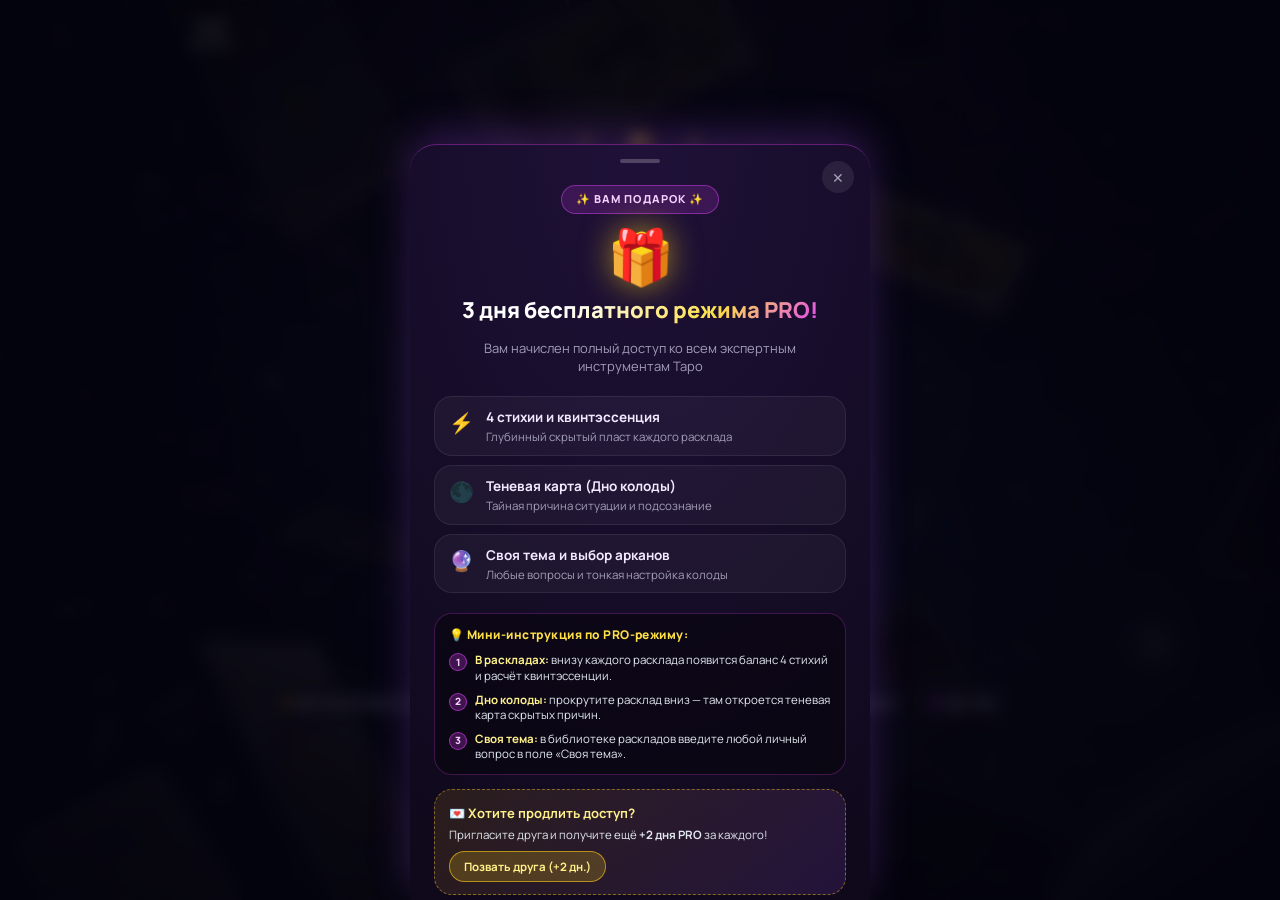
==== commit 8495d764: "jjj" ====
--- a/tarot-bot/webapp/index.html
+++ b/tarot-bot/webapp/index.html
@@ -20,8 +20,8 @@
   <link rel="preload" href="./assets/cards/m17.webp" as="image" type="image/webp" />
   <link rel="preload" href="./assets/cards/m19.webp" as="image" type="image/webp" />
   <link rel="preload" href="./assets/cards/m10.webp" as="image" type="image/webp" />
-  <link rel="preload" href="./assets/cards/m0.webp" as="image" type="image/webp" />
-  <link rel="preload" href="./assets/cards/m1.webp" as="image" type="image/webp" />
+  <link rel="preload" href="./assets/cards/m00.webp" as="image" type="image/webp" />
+  <link rel="preload" href="./assets/cards/m01.webp" as="image" type="image/webp" />
   <link rel="preload" href="./assets/cards/m21.webp" as="image" type="image/webp" />
   <link rel="preload" href="./assets/cards/w01.webp" as="image" type="image/webp" />
 </head>
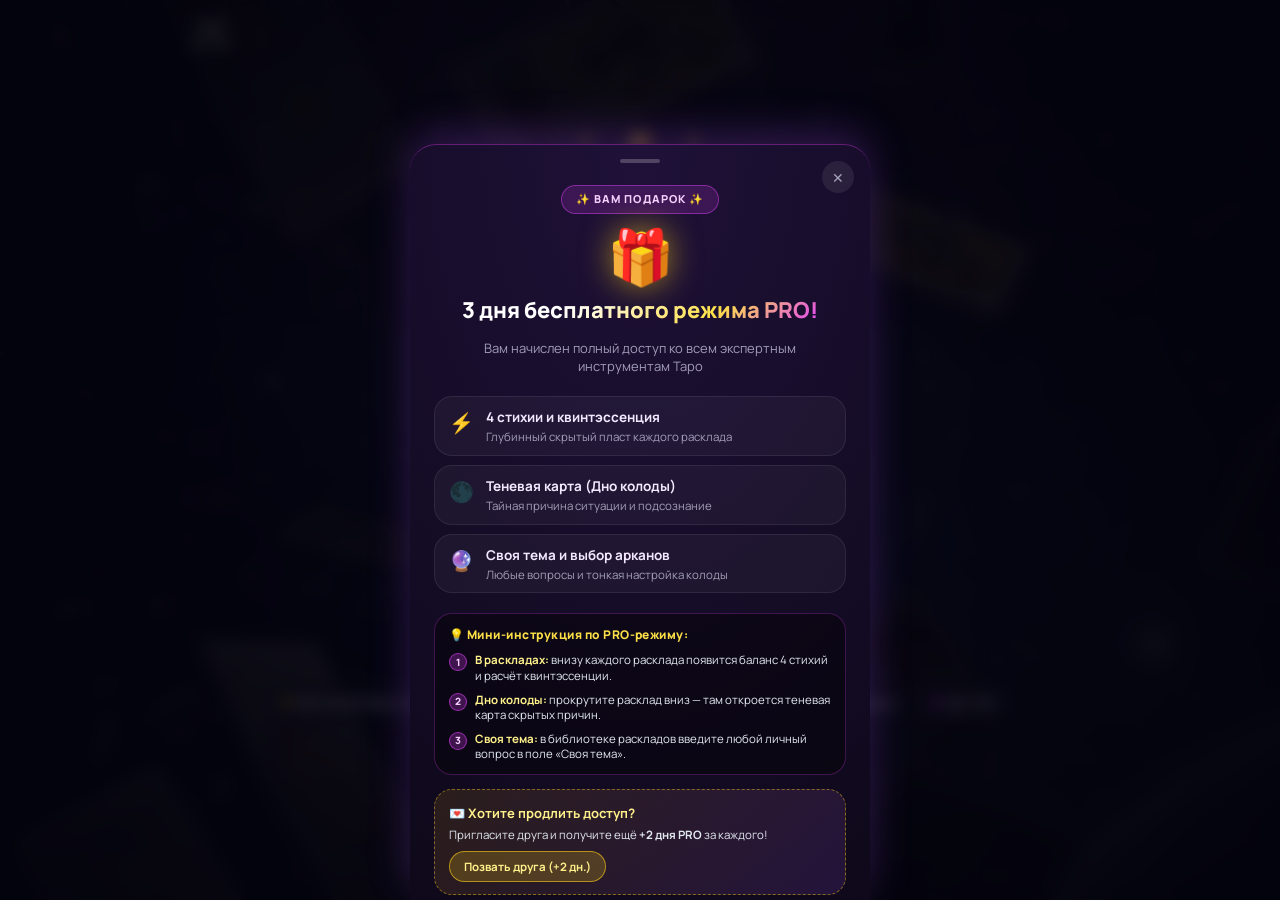
==== commit 78405abe: "k" ====
--- a/tarot-bot/webapp/index.html
+++ b/tarot-bot/webapp/index.html
@@ -1191,6 +1191,6 @@
   <!-- Audio preload for zero-latency burst sound -->
   <audio id="snd-transition-burst" preload="auto" src="./assets/transition-burst.mp3" style="display:none;"></audio>
 
-  <script type="module" src="./js/app.js?v=47"></script>
+  <script type="module" src="./js/app.js?v=48"></script>
 </body>
 </html>
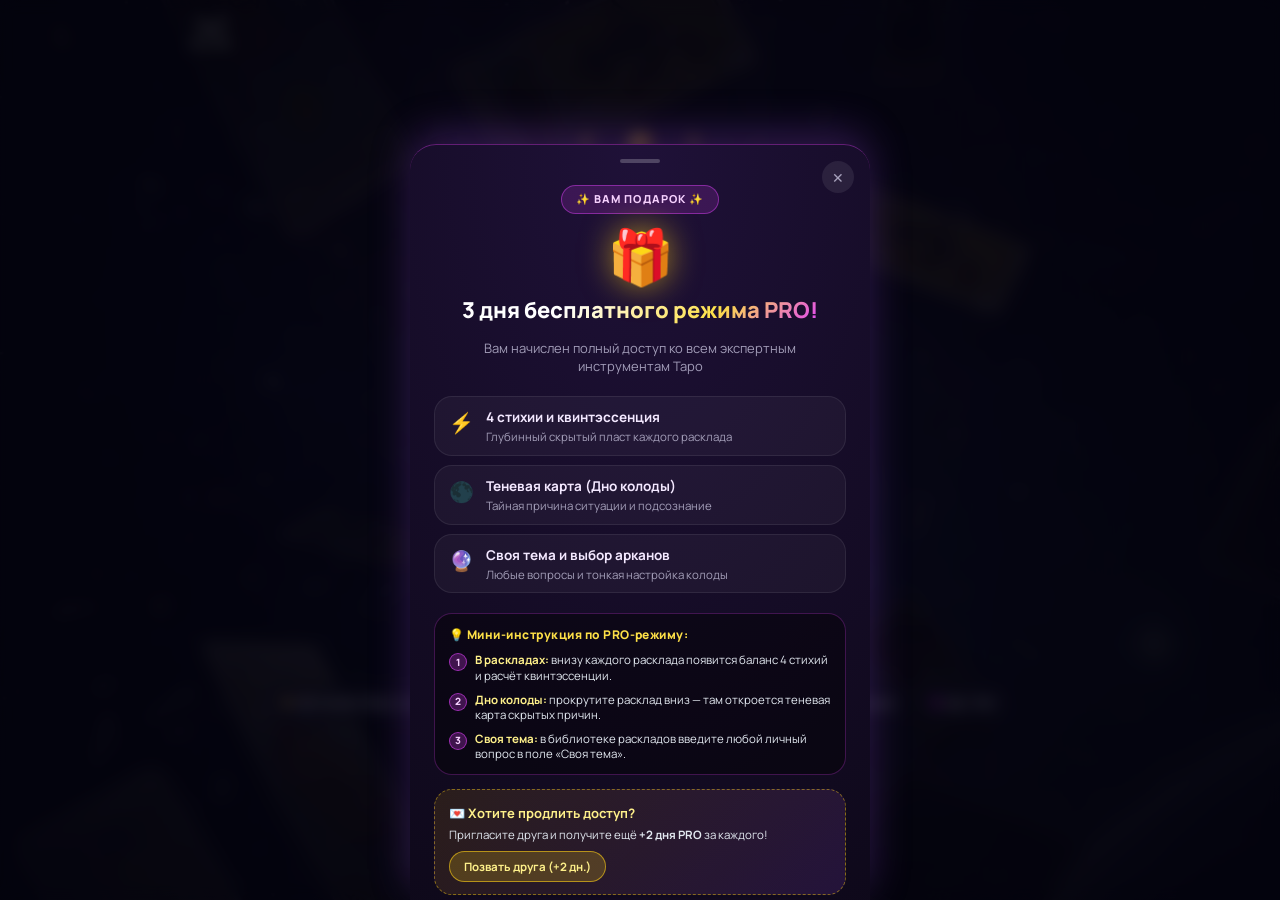
==== commit 0c3c2871: "j" ====
--- a/tarot-bot/webapp/index.html
+++ b/tarot-bot/webapp/index.html
@@ -3,6 +3,7 @@
 <head>
   <meta charset="UTF-8" />
   <meta name="viewport" content="width=device-width, initial-scale=1.0, maximum-scale=1.0, user-scalable=no, viewport-fit=cover" />
+  <meta name="api-base" content="https://klim-tarot-bot.onrender.com" />
   <title>KLIM TAROT — Telegram Mini App</title>
   <meta name="theme-color" content="#070614" />
 
@@ -1191,6 +1192,6 @@
   <!-- Audio preload for zero-latency burst sound -->
   <audio id="snd-transition-burst" preload="auto" src="./assets/transition-burst.mp3" style="display:none;"></audio>
 
-  <script type="module" src="./js/app.js?v=48"></script>
+  <script type="module" src="./js/app.js?v=49"></script>
 </body>
 </html>
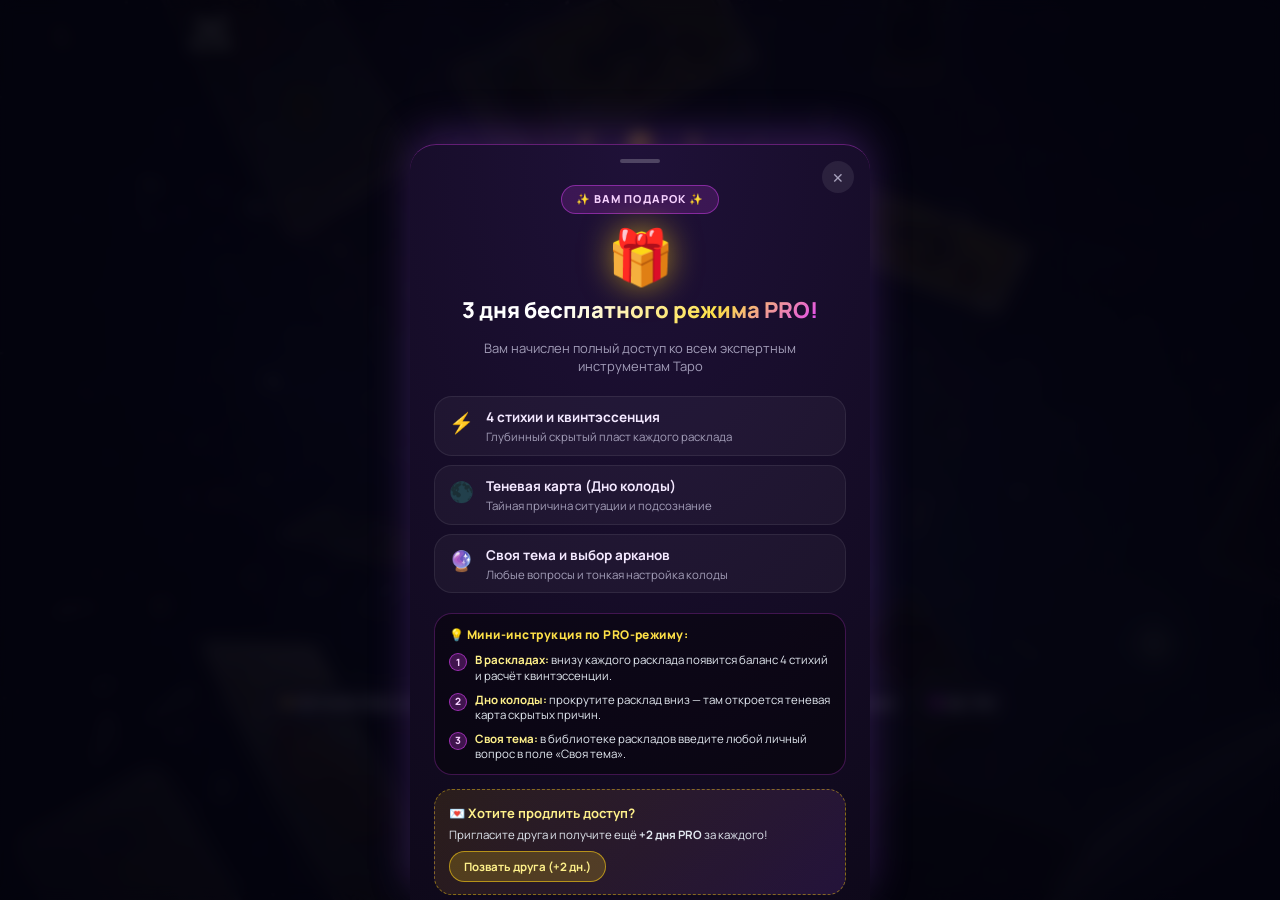
==== commit 3ae515a9: "revert: rollback broken model changes, restore full working v=50 with owner PRO, ranks and quick exi" ====
--- a/tarot-bot/webapp/index.html
+++ b/tarot-bot/webapp/index.html
@@ -3,7 +3,6 @@
 <head>
   <meta charset="UTF-8" />
   <meta name="viewport" content="width=device-width, initial-scale=1.0, maximum-scale=1.0, user-scalable=no, viewport-fit=cover" />
-  <meta name="api-base" content="https://klim-tarot-bot.onrender.com" />
   <title>KLIM TAROT — Telegram Mini App</title>
   <meta name="theme-color" content="#070614" />
 
@@ -15,14 +14,14 @@
   <link rel="preconnect" href="https://fonts.gstatic.com" crossorigin />
   <link href="https://fonts.googleapis.com/css2?family=Cormorant+Garamond:ital,wght@0,500;0,600;0,700;1,500&family=Manrope:wght@400;500;600;700;800&display=swap" rel="stylesheet" />
 
-  <link rel="stylesheet" href="./css/styles.css?v=47" />
+  <link rel="stylesheet" href="./css/styles.css?v=50" />
   <!-- Preload Burst SFX & Key Tarot Cards for Instant Zero-Lag Transition -->
   <link rel="preload" href="./assets/transition-burst.mp3" as="fetch" crossorigin="anonymous" />
   <link rel="preload" href="./assets/cards/m17.webp" as="image" type="image/webp" />
   <link rel="preload" href="./assets/cards/m19.webp" as="image" type="image/webp" />
   <link rel="preload" href="./assets/cards/m10.webp" as="image" type="image/webp" />
-  <link rel="preload" href="./assets/cards/m00.webp" as="image" type="image/webp" />
-  <link rel="preload" href="./assets/cards/m01.webp" as="image" type="image/webp" />
+  <link rel="preload" href="./assets/cards/m0.webp" as="image" type="image/webp" />
+  <link rel="preload" href="./assets/cards/m1.webp" as="image" type="image/webp" />
   <link rel="preload" href="./assets/cards/m21.webp" as="image" type="image/webp" />
   <link rel="preload" href="./assets/cards/w01.webp" as="image" type="image/webp" />
 </head>
@@ -1192,6 +1191,6 @@
   <!-- Audio preload for zero-latency burst sound -->
   <audio id="snd-transition-burst" preload="auto" src="./assets/transition-burst.mp3" style="display:none;"></audio>
 
-  <script type="module" src="./js/app.js?v=49"></script>
+  <script type="module" src="./js/app.js?v=50"></script>
 </body>
 </html>
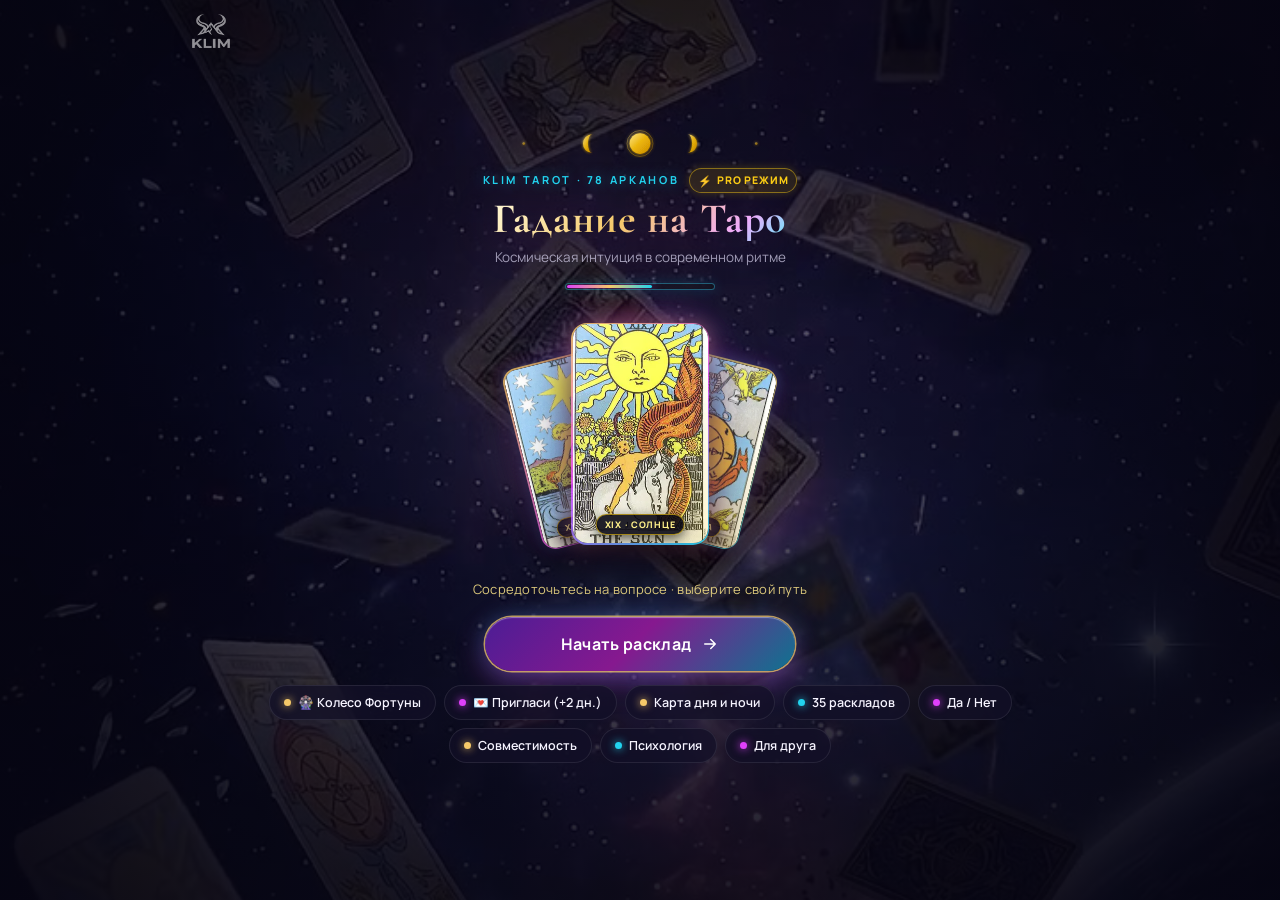
==== commit 14c2d145: "feat: complete architectural overhaul - resilient REST API, SQLite WAL, modular engine & offline-fir" ====
--- a/tarot-bot/webapp/index.html
+++ b/tarot-bot/webapp/index.html
@@ -5,6 +5,7 @@
   <meta name="viewport" content="width=device-width, initial-scale=1.0, maximum-scale=1.0, user-scalable=no, viewport-fit=cover" />
   <title>KLIM TAROT — Telegram Mini App</title>
   <meta name="theme-color" content="#070614" />
+  <meta name="api-base" content="https://klim-tarot-bot.onrender.com" />
 
   <!-- Telegram WebApp SDK -->
   <script src="https://telegram.org/js/telegram-web-app.js"></script>
@@ -14,7 +15,7 @@
   <link rel="preconnect" href="https://fonts.gstatic.com" crossorigin />
   <link href="https://fonts.googleapis.com/css2?family=Cormorant+Garamond:ital,wght@0,500;0,600;0,700;1,500&family=Manrope:wght@400;500;600;700;800&display=swap" rel="stylesheet" />
 
-  <link rel="stylesheet" href="./css/styles.css?v=50" />
+  <link rel="stylesheet" href="./css/styles.css?v=51" />
   <!-- Preload Burst SFX & Key Tarot Cards for Instant Zero-Lag Transition -->
   <link rel="preload" href="./assets/transition-burst.mp3" as="fetch" crossorigin="anonymous" />
   <link rel="preload" href="./assets/cards/m17.webp" as="image" type="image/webp" />
@@ -1191,6 +1192,6 @@
   <!-- Audio preload for zero-latency burst sound -->
   <audio id="snd-transition-burst" preload="auto" src="./assets/transition-burst.mp3" style="display:none;"></audio>
 
-  <script type="module" src="./js/app.js?v=50"></script>
+  <script type="module" src="./js/app.js?v=51"></script>
 </body>
 </html>
